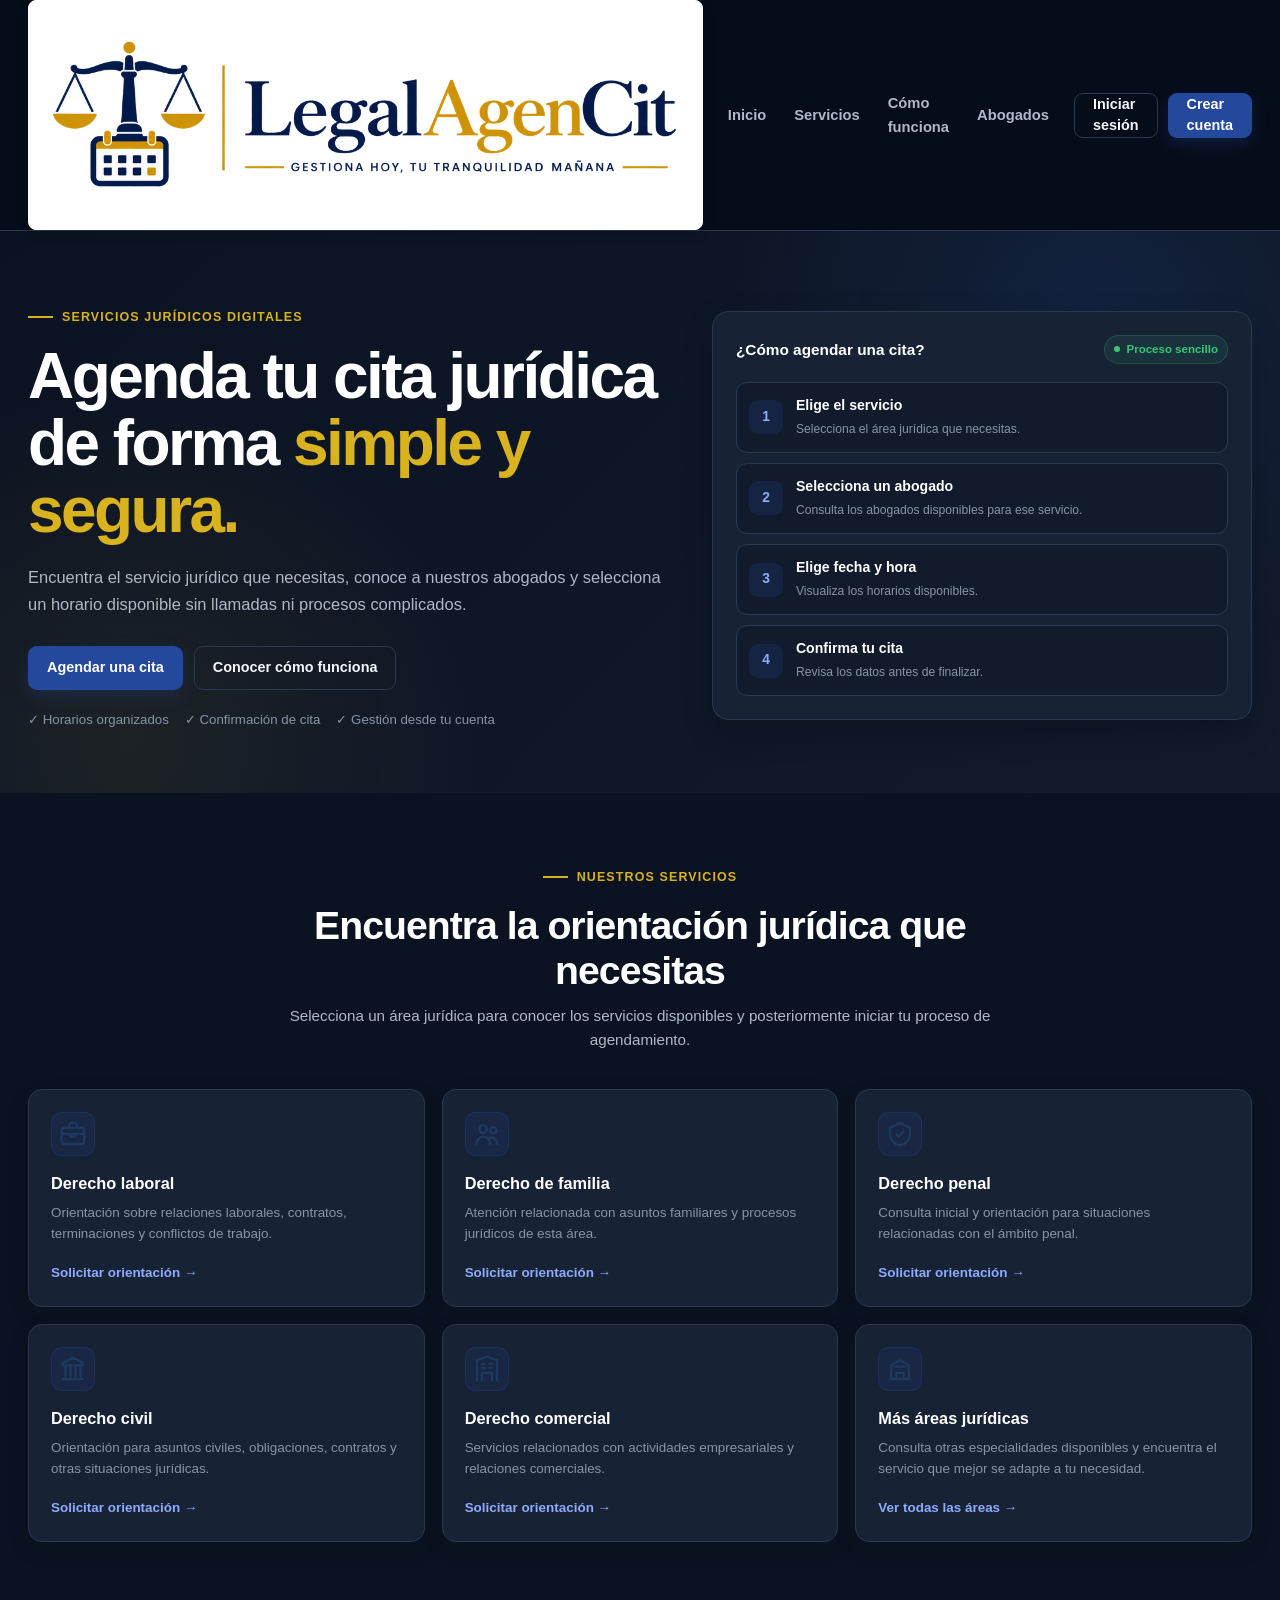
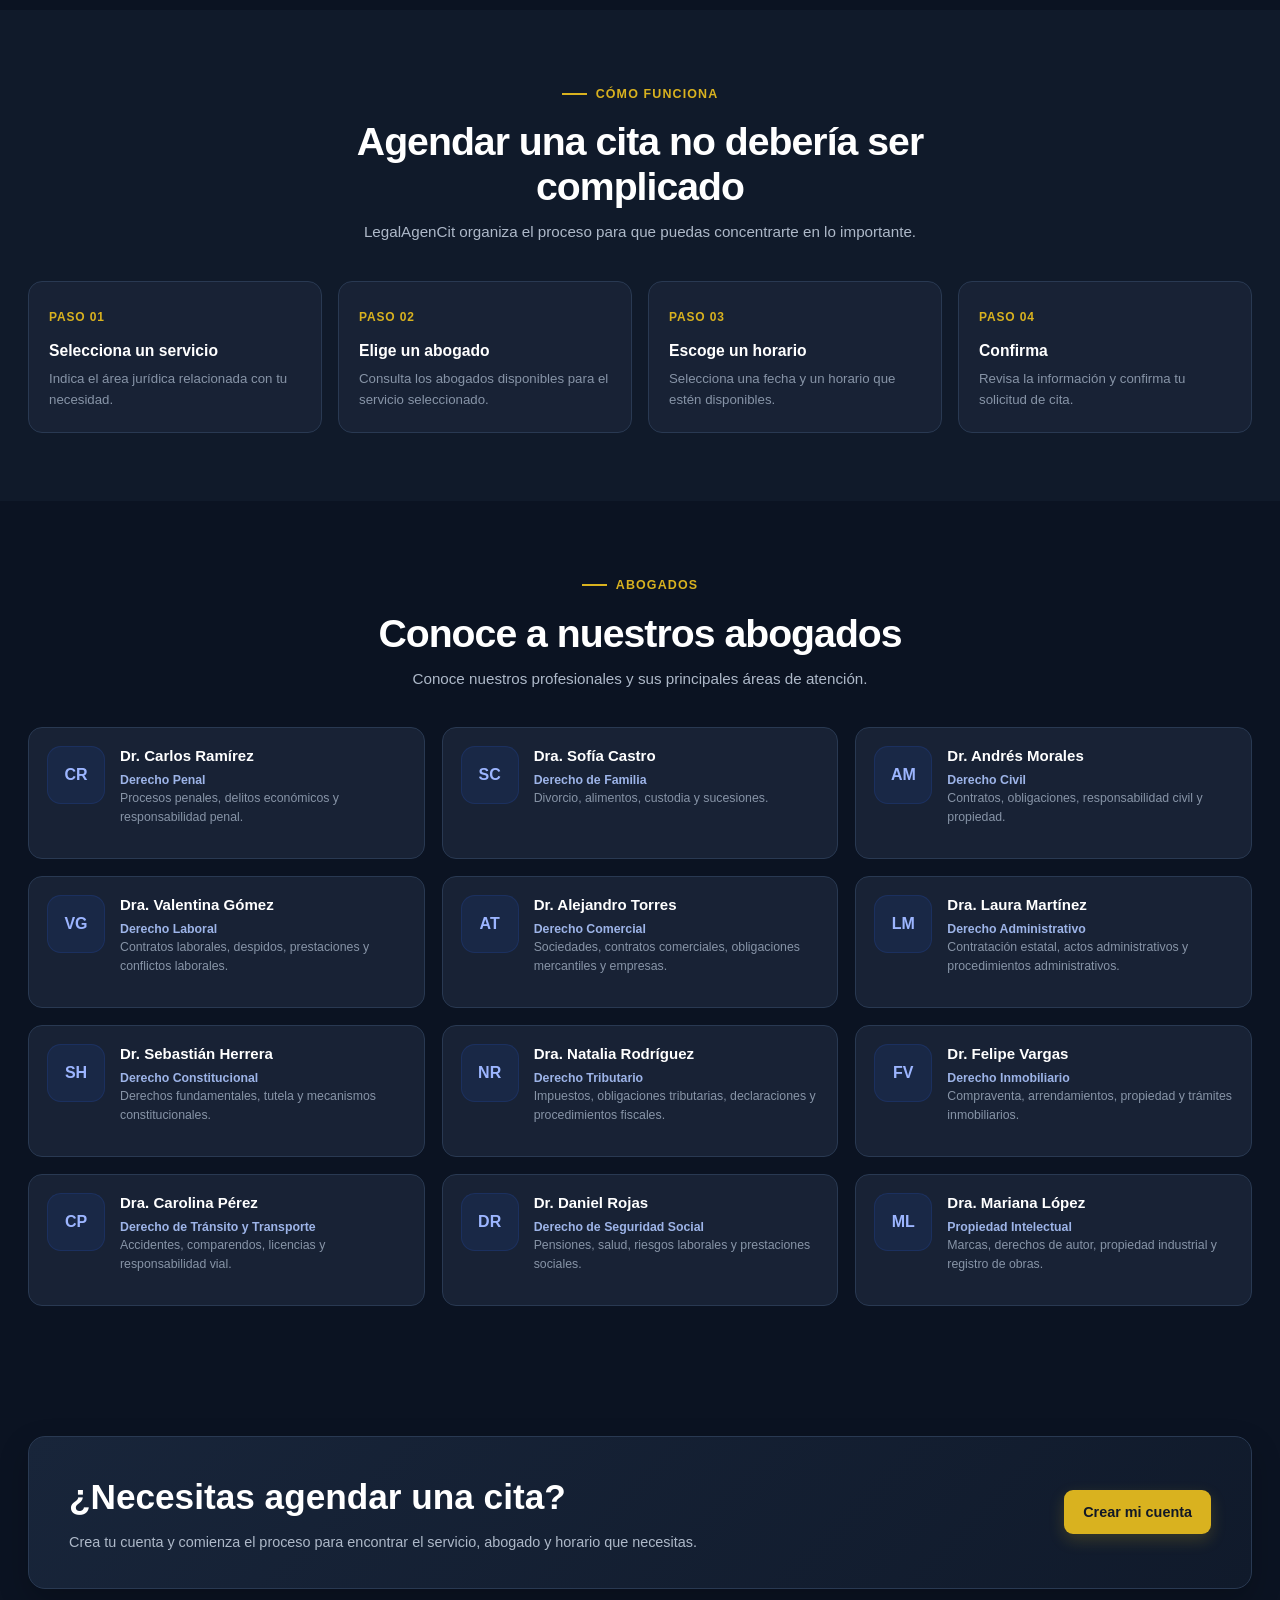
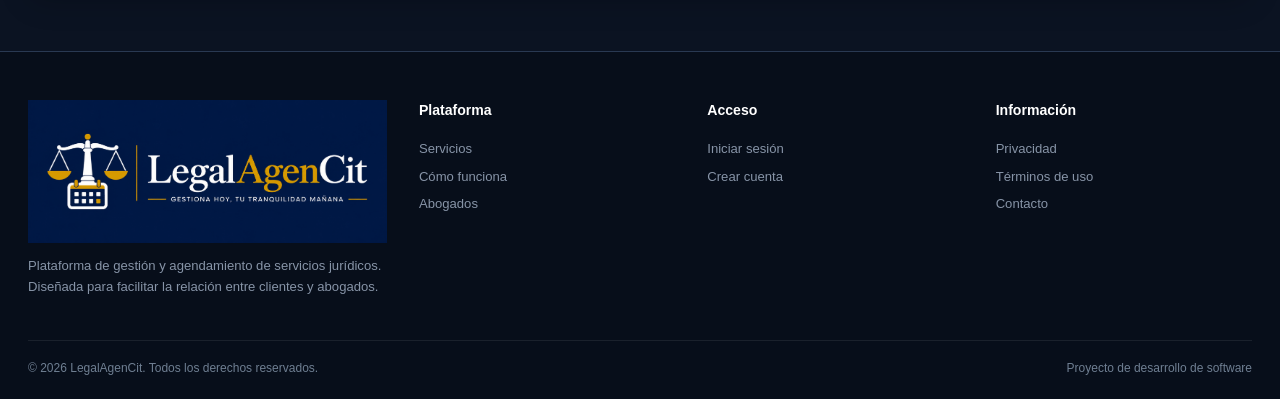
==== index.html @ ff60a8a9 "Actualizar estructura y navegación de index" ====
<!DOCTYPE html>
<html lang="es">
<head>
    <meta charset="UTF-8">
    <meta name="viewport" content="width=device-width, initial-scale=1.0">
    <meta name="description" content="LegalAgenCit: plataforma para gestionar citas y servicios jurídicos de forma sencilla y organizada.">
    <title>LegalAgenCit | Agenda tu cita jurídica</title>
    <link rel="icon" type="image/png" href="assets/img/favicon.png">
    <link rel="stylesheet" href="assets/css/index.css">
</head>
<body>

<header class="site-header">
    <div class="container navbar">
        <a class="brand" href="index.html" aria-label="LegalAgenCit - Inicio">
            <img class="brand-logo" src="assets/img/logo-horizontal.png" alt="LegalAgenCit">
        </a>

        <nav class="main-navigation" id="mainNavigation" aria-label="Navegación principal">
            <ul class="nav-links">
                <li><a class="active" href="#inicio" aria-current="page">Inicio</a></li>
                <li><a href="#servicios">Servicios</a></li>
                <li><a href="#como-funciona">Cómo funciona</a></li>
                <li><a href="#profesionales">Abogados</a></li>
            </ul>
        </nav>

        <div class="nav-actions">
            <a class="btn btn-outline" href="login.html">Iniciar sesión</a>
            <a class="btn btn-primary" href="registro.html">Crear cuenta</a>
            <button class="mobile-toggle" type="button" aria-label="Abrir menú" aria-expanded="false" aria-controls="mainNavigation">☰</button>
        </div>
    </div>
</header>

<main>
    <section class="hero" id="inicio">
        <div class="container hero-grid">
            <div class="hero-content">
                <div class="eyebrow">Servicios jurídicos digitales</div>
                <h1>Agenda tu cita jurídica de forma <span>simple y segura.</span></h1>
                <p>Encuentra el servicio jurídico que necesitas, conoce a nuestros abogados y selecciona un horario disponible sin llamadas ni procesos complicados.</p>

                <div class="hero-actions">
                    <a class="btn btn-primary" href="registro.html">Agendar una cita</a>
                    <a class="btn btn-outline" href="#como-funciona">Conocer cómo funciona</a>
                </div>

                <div class="hero-note" aria-label="Características principales">
                    <span>✓ Horarios organizados</span>
                    <span>✓ Confirmación de cita</span>
                    <span>✓ Gestión desde tu cuenta</span>
                </div>
            </div>

            <aside class="hero-card" aria-label="Pasos para agendar una cita">
                <div class="hero-card-header">
                    <span class="hero-card-title">¿Cómo agendar una cita?</span>
                    <span class="status">Proceso sencillo</span>
                </div>
                <div class="booking-preview">
                    <div class="booking-step"><span class="step-number">1</span><div><strong>Elige el servicio</strong><small>Selecciona el área jurídica que necesitas.</small></div></div>
                    <div class="booking-step"><span class="step-number">2</span><div><strong>Selecciona un abogado</strong><small>Consulta los abogados disponibles para ese servicio.</small></div></div>
                    <div class="booking-step"><span class="step-number">3</span><div><strong>Elige fecha y hora</strong><small>Visualiza los horarios disponibles.</small></div></div>
                    <div class="booking-step"><span class="step-number">4</span><div><strong>Confirma tu cita</strong><small>Revisa los datos antes de finalizar.</small></div></div>
                </div>
            </aside>
        </div>
    </section>

    <section class="section" id="servicios">
        <div class="container">
            <div class="section-heading">
                <div class="eyebrow">Nuestros servicios</div>
                <h2>Encuentra la orientación jurídica que necesitas</h2>
                <p>Selecciona un área jurídica para conocer los servicios disponibles y posteriormente iniciar tu proceso de agendamiento.</p>
            </div>

            <div class="services-grid">
                <article class="service-card">
                    <div class="service-icon"><svg viewBox="0 0 24 24" aria-hidden="true"><rect x="3" y="7" width="18" height="13" rx="2"/><path d="M9 7V5a2 2 0 0 1 2-2h2a2 2 0 0 1 2 2v2"/><path d="M3 12h18"/><path d="M10 12v2h4v-2"/></svg></div>
                    <h3>Derecho laboral</h3>
                    <p>Orientación sobre relaciones laborales, contratos, terminaciones y conflictos de trabajo.</p>
                    <a class="text-link" href="registro.html">Solicitar orientación →</a>
                </article>
                <article class="service-card">
                    <div class="service-icon"><svg viewBox="0 0 24 24" aria-hidden="true"><circle cx="9" cy="8" r="3"/><circle cx="17" cy="9" r="2.5"/><path d="M3.5 20c.5-4 2.4-6 5.5-6s5 2 5.5 6"/><path d="M14 15c2.8-.8 5.5 1 6.5 5"/></svg></div>
                    <h3>Derecho de familia</h3>
                    <p>Atención relacionada con asuntos familiares y procesos jurídicos de esta área.</p>
                    <a class="text-link" href="registro.html">Solicitar orientación →</a>
                </article>
                <article class="service-card">
                    <div class="service-icon"><svg viewBox="0 0 24 24" aria-hidden="true"><path d="M12 3l8 4v5c0 5-3.2 8-8 9-4.8-1-8-4-8-9V7l8-4z"/><path d="M9 12l2 2 4-4"/></svg></div>
                    <h3>Derecho penal</h3>
                    <p>Consulta inicial y orientación para situaciones relacionadas con el ámbito penal.</p>
                    <a class="text-link" href="registro.html">Solicitar orientación →</a>
                </article>
                <article class="service-card">
                    <div class="service-icon"><svg viewBox="0 0 24 24" aria-hidden="true"><path d="M12 3L4 7v2h16V7l-8-4z"/><path d="M6 10v8"/><path d="M10 10v8"/><path d="M14 10v8"/><path d="M18 10v8"/><path d="M4 20h16"/></svg></div>
                    <h3>Derecho civil</h3>
                    <p>Orientación para asuntos civiles, obligaciones, contratos y otras situaciones jurídicas.</p>
                    <a class="text-link" href="registro.html">Solicitar orientación →</a>
                </article>
                <article class="service-card">
                    <div class="service-icon"><svg viewBox="0 0 24 24" aria-hidden="true"><path d="M4 21V5l8-3 8 3v16"/><path d="M8 21v-6h8v6"/><path d="M8 8h2M14 8h2M8 11h2M14 11h2"/></svg></div>
                    <h3>Derecho comercial</h3>
                    <p>Servicios relacionados con actividades empresariales y relaciones comerciales.</p>
                    <a class="text-link" href="registro.html">Solicitar orientación →</a>
                </article>
                <article class="service-card">
                    <div class="service-icon"><svg viewBox="0 0 24 24" aria-hidden="true"><path d="M4 20h16"/><path d="M5 20V9l7-4 7 4v11"/><path d="M9 20v-5h6v5"/><path d="M8 10h8"/></svg></div>
                    <h3>Más áreas jurídicas</h3>
                    <p>Consulta otras especialidades disponibles y encuentra el servicio que mejor se adapte a tu necesidad.</p>
                    <a class="text-link" href="registro.html">Ver todas las áreas →</a>
                </article>
            </div>
        </div>
    </section>

    <section class="section section-soft" id="como-funciona">
        <div class="container">
            <div class="section-heading">
                <div class="eyebrow">Cómo funciona</div>
                <h2>Agendar una cita no debería ser complicado</h2>
                <p>LegalAgenCit organiza el proceso para que puedas concentrarte en lo importante.</p>
            </div>
            <div class="steps-grid">
                <article class="process-step"><span class="process-number">PASO 01</span><h3>Selecciona un servicio</h3><p>Indica el área jurídica relacionada con tu necesidad.</p></article>
                <article class="process-step"><span class="process-number">PASO 02</span><h3>Elige un abogado</h3><p>Consulta los abogados disponibles para el servicio seleccionado.</p></article>
                <article class="process-step"><span class="process-number">PASO 03</span><h3>Escoge un horario</h3><p>Selecciona una fecha y un horario que estén disponibles.</p></article>
                <article class="process-step"><span class="process-number">PASO 04</span><h3>Confirma</h3><p>Revisa la información y confirma tu solicitud de cita.</p></article>
            </div>
        </div>
    </section>

    <section class="section" id="profesionales">
        <div class="container">
            <div class="section-heading">
                <div class="eyebrow">Abogados</div>
                <h2>Conoce a nuestros abogados</h2>
                <p>Conoce nuestros profesionales y sus principales áreas de atención.</p>
            </div>
            <div class="professional-grid">
                <article class="professional-card"><div class="avatar">CR</div><div><h3>Dr. Carlos Ramírez</h3><p><strong>Derecho Penal</strong><br>Procesos penales, delitos económicos y responsabilidad penal.</p></div></article>
                <article class="professional-card"><div class="avatar">SC</div><div><h3>Dra. Sofía Castro</h3><p><strong>Derecho de Familia</strong><br>Divorcio, alimentos, custodia y sucesiones.</p></div></article>
                <article class="professional-card"><div class="avatar">AM</div><div><h3>Dr. Andrés Morales</h3><p><strong>Derecho Civil</strong><br>Contratos, obligaciones, responsabilidad civil y propiedad.</p></div></article>
                <article class="professional-card"><div class="avatar">VG</div><div><h3>Dra. Valentina Gómez</h3><p><strong>Derecho Laboral</strong><br>Contratos laborales, despidos, prestaciones y conflictos laborales.</p></div></article>
                <article class="professional-card"><div class="avatar">AT</div><div><h3>Dr. Alejandro Torres</h3><p><strong>Derecho Comercial</strong><br>Sociedades, contratos comerciales, obligaciones mercantiles y empresas.</p></div></article>
                <article class="professional-card"><div class="avatar">LM</div><div><h3>Dra. Laura Martínez</h3><p><strong>Derecho Administrativo</strong><br>Contratación estatal, actos administrativos y procedimientos administrativos.</p></div></article>
                <article class="professional-card"><div class="avatar">SH</div><div><h3>Dr. Sebastián Herrera</h3><p><strong>Derecho Constitucional</strong><br>Derechos fundamentales, tutela y mecanismos constitucionales.</p></div></article>
                <article class="professional-card"><div class="avatar">NR</div><div><h3>Dra. Natalia Rodríguez</h3><p><strong>Derecho Tributario</strong><br>Impuestos, obligaciones tributarias, declaraciones y procedimientos fiscales.</p></div></article>
                <article class="professional-card"><div class="avatar">FV</div><div><h3>Dr. Felipe Vargas</h3><p><strong>Derecho Inmobiliario</strong><br>Compraventa, arrendamientos, propiedad y trámites inmobiliarios.</p></div></article>
                <article class="professional-card"><div class="avatar">CP</div><div><h3>Dra. Carolina Pérez</h3><p><strong>Derecho de Tránsito y Transporte</strong><br>Accidentes, comparendos, licencias y responsabilidad vial.</p></div></article>
                <article class="professional-card"><div class="avatar">DR</div><div><h3>Dr. Daniel Rojas</h3><p><strong>Derecho de Seguridad Social</strong><br>Pensiones, salud, riesgos laborales y prestaciones sociales.</p></div></article>
                <article class="professional-card"><div class="avatar">ML</div><div><h3>Dra. Mariana López</h3><p><strong>Propiedad Intelectual</strong><br>Marcas, derechos de autor, propiedad industrial y registro de obras.</p></div></article>
            </div>
        </div>
    </section>

    <section class="cta">
        <div class="container">
            <div class="cta-box">
                <div>
                    <h2>¿Necesitas agendar una cita?</h2>
                    <p>Crea tu cuenta y comienza el proceso para encontrar el servicio, abogado y horario que necesitas.</p>
                </div>
                <a class="btn btn-gold" href="registro.html">Crear mi cuenta</a>
            </div>
        </div>
    </section>
</main>

<footer class="footer">
    <div class="container">
        <div class="footer-grid">
            <div>
                <img class="footer-logo" src="assets/img/logo-fondo-oscuro.png" alt="LegalAgenCit">
                <p>Plataforma de gestión y agendamiento de servicios jurídicos. Diseñada para facilitar la relación entre clientes y abogados.</p>
            </div>
            <div>
                <h4>Plataforma</h4>
                <div class="footer-links">
                    <a href="#servicios">Servicios</a>
                    <a href="#como-funciona">Cómo funciona</a>
                    <a href="#profesionales">Abogados</a>
                </div>
            </div>
            <div>
                <h4>Acceso</h4>
                <div class="footer-links">
                    <a href="login.html">Iniciar sesión</a>
                    <a href="registro.html">Crear cuenta</a>
                </div>
            </div>
            <div>
                <h4>Información</h4>
                <div class="footer-links">
                    <a href="#">Privacidad</a>
                    <a href="#">Términos de uso</a>
                    <a href="#">Contacto</a>
                </div>
            </div>
        </div>
        <div class="footer-bottom">
            <span>© 2026 LegalAgenCit. Todos los derechos reservados.</span>
            <span>Proyecto de desarrollo de software</span>
        </div>
    </div>
</footer>

<script>
const mobileToggle = document.querySelector(".mobile-toggle");
const mainNavigation = document.getElementById("mainNavigation");

if (mobileToggle && mainNavigation) {
    mobileToggle.addEventListener("click", function () {
        const expanded = this.getAttribute("aria-expanded") === "true";
        this.setAttribute("aria-expanded", String(!expanded));
        this.setAttribute("aria-label", expanded ? "Abrir menú" : "Cerrar menú");
        mainNavigation.classList.toggle("mobile-open", !expanded);
    });

    mainNavigation.querySelectorAll("a").forEach(link => {
        link.addEventListener("click", function () {
            mobileToggle.setAttribute("aria-expanded", "false");
            mobileToggle.setAttribute("aria-label", "Abrir menú");
            mainNavigation.classList.remove("mobile-open");
        });
    });
}
</script>

</body>
</html>
---- assets/css/index.css ----
/* =========================================================
   LEGALAGENCIT
   INDEX - ESTILO VISUAL
   Basado en la identidad visual de agendar-cita.css
========================================================= */

:root {

    --primary: #123a63;
    --primary-dark: #0b2947;
    --primary-button: #24489b;

    --accent: #d9b21f;

    --background: #0b1322;
    --background-dark: #070e1a;

    --surface: #182235;
    --surface-hover: #1d2a40;
    --surface-soft: #111b2c;

    --text: #f4f6fa;
    --text-secondary: #aeb9c9;
    --text-muted: #8794a7;

    --border: #293952;

    --success: #36c77a;

    --radius: 14px;

    --shadow:
        0 12px 30px rgba(0, 0, 0, .22);
}


/* =========================================================
   CONFIGURACIÓN GENERAL
========================================================= */

* {
    box-sizing: border-box;
}

html {
    scroll-behavior: smooth;
}

body {

    margin: 0;

    font-family:
        "Segoe UI",
        Arial,
        Helvetica,
        sans-serif;

    color: var(--text);

    background:
        var(--background);

    line-height: 1.5;
}

a {
    color: inherit;
    text-decoration: none;
}

img {
    max-width: 100%;
    display: block;
}

.container {

    width:
        min(
            1366px,
            calc(100% - 56px)
        );

    margin: 0 auto;
}


/* =========================================================
   HEADER
========================================================= */

.site-header {

    position: sticky;

    top: 0;

    z-index: 1000;

    background:
        rgba(7, 14, 26, .97);

    border-bottom:
        1px solid var(--border);

    backdrop-filter:
        blur(10px);
}

.navbar {

    min-height: 72px;

    display: flex;

    align-items: center;

    justify-content: space-between;

    gap: 25px;
}


/* =========================================================
   MARCA
========================================================= */

.brand {

    display: inline-flex;

    align-items: center;

    padding:
        6px 12px;

    border-radius:
        8px;

    background:
        #ffffff;

    border:
        1px solid #ffffff;

    color:
        var(--primary-dark);

    box-shadow:
        0 4px 12px rgba(0, 0, 0, .15);
}

.brand-name {

    font-size:
        1.35rem;

    font-weight:
        900;

    letter-spacing:
        -.03em;

    color:
        var(--primary);
}


/* =========================================================
   NAVEGACIÓN
========================================================= */

.nav-links {

    display:
        flex;

    align-items:
        center;

    gap:
        28px;

    margin:
        0;

    padding:
        0;

    list-style:
        none;
}

.nav-links a {

    color:
        var(--text-secondary);

    font-size:
        .92rem;

    font-weight:
        600;

    transition:
        color .2s ease;
}

.nav-links a:hover {

    color:
        #ffffff;
}


/* =========================================================
   ACCIONES HEADER
========================================================= */

.nav-actions {

    display:
        flex;

    align-items:
        center;

    gap:
        10px;
}

.btn {

    display:
        inline-flex;

    align-items:
        center;

    justify-content:
        center;

    min-height:
        44px;

    padding:
        0 18px;

    border:
        1px solid transparent;

    border-radius:
        9px;

    font-size:
        .9rem;

    font-weight:
        700;

    cursor:
        pointer;

    transition:
        background .2s ease,
        border-color .2s ease,
        transform .2s ease,
        box-shadow .2s ease;
}

.btn:hover {

    transform:
        translateY(-1px);
}


/* =========================================================
   BOTÓN PRINCIPAL
========================================================= */

.btn-primary {

    background:
        var(--primary-button);

    color:
        #ffffff;

    box-shadow:
        0 6px 16px
        rgba(36, 72, 155, .28);
}

.btn-primary:hover {

    background:
        #2d57b5;
}


/* =========================================================
   BOTÓN OUTLINE
========================================================= */

.btn-outline {

    background:
        transparent;

    color:
        var(--text);

    border-color:
        var(--border);
}

.btn-outline:hover {

    background:
        var(--surface);

    border-color:
        #3a4b66;
}


/* =========================================================
   BOTÓN DORADO
========================================================= */

.btn-gold {

    background:
        var(--accent);

    color:
        #111827;

    font-weight:
        800;

    box-shadow:
        0 6px 16px
        rgba(217, 178, 31, .20);
}

.btn-gold:hover {

    background:
        #e5c23a;
}


/* =========================================================
   MENÚ MÓVIL
========================================================= */

.mobile-toggle {

    display:
        none;

    border:
        0;

    background:
        transparent;

    color:
        #ffffff;

    font-size:
        1.6rem;

    cursor:
        pointer;
}


/* =========================================================
   HERO
========================================================= */

.hero {

    position:
        relative;

    background:

        radial-gradient(
            circle at 85% 15%,
            rgba(36, 72, 155, .18),
            transparent 30%
        ),

        radial-gradient(
            circle at 10% 90%,
            rgba(217, 178, 31, .08),
            transparent 28%
        ),

        linear-gradient(
            135deg,
            #0b1322 0%,
            #111b2c 100%
        );

    padding:
        70px 0 64px;
}

.hero-grid {

    display:
        grid;

    grid-template-columns:
        1.08fr .92fr;

    gap:
        50px;

    align-items:
        center;
}


/* =========================================================
   EYEBROW
========================================================= */

.eyebrow {

    display:
        inline-flex;

    align-items:
        center;

    gap:
        9px;

    margin-bottom:
        16px;

    color:
        var(--accent);

    font-size:
        .78rem;

    font-weight:
        800;

    letter-spacing:
        .09em;

    text-transform:
        uppercase;
}

.eyebrow::before {

    content:
        "";

    width:
        25px;

    height:
        2px;

    background:
        var(--accent);
}


/* =========================================================
   HERO TÍTULO
========================================================= */

.hero h1 {

    margin:
        0 0 20px;

    color:
        #ffffff;

    font-size:
        clamp(
            2.4rem,
            5vw,
            4rem
        );

    line-height:
        1.05;

    letter-spacing:
        -.04em;
}

.hero h1 span {

    color:
        var(--accent);
}


/* =========================================================
   HERO TEXTO
========================================================= */

.hero p {

    max-width:
        650px;

    margin:
        0 0 27px;

    color:
        var(--text-secondary);

    font-size:
        1.03rem;

    line-height:
        1.65;
}


/* =========================================================
   HERO BOTONES
========================================================= */

.hero-actions {

    display:
        flex;

    flex-wrap:
        wrap;

    gap:
        11px;
}


/* =========================================================
   HERO CARACTERÍSTICAS
========================================================= */

.hero-note {

    display:
        flex;

    flex-wrap:
        wrap;

    gap:
        16px;

    margin-top:
        20px;

    color:
        var(--text-muted);

    font-size:
        .83rem;
}

.hero-note span {

    display:
        inline-flex;

    align-items:
        center;

    gap:
        6px;
}


/* =========================================================
   TARJETA HERO
========================================================= */

.hero-card {

    padding:
        23px;

    background:
        var(--surface);

    border:
        1px solid var(--border);

    border-radius:
        16px;

    box-shadow:
        var(--shadow);
}

.hero-card-header {

    display:
        flex;

    align-items:
        center;

    justify-content:
        space-between;

    gap:
        12px;

    margin-bottom:
        18px;
}

.hero-card-title {

    color:
        #ffffff;

    font-size:
        .96rem;

    font-weight:
        800;
}


/* =========================================================
   ESTADO
========================================================= */

.status {

    display:
        inline-flex;

    align-items:
        center;

    gap:
        6px;

    padding:
        5px 9px;

    border:
        1px solid
        rgba(54, 199, 122, .20);

    border-radius:
        999px;

    background:
        rgba(54, 199, 122, .10);

    color:
        var(--success);

    font-size:
        .72rem;

    font-weight:
        800;

    white-space:
        nowrap;
}

.status::before {

    content:
        "";

    width:
        6px;

    height:
        6px;

    border-radius:
        50%;

    background:
        currentColor;
}


/* =========================================================
   PASOS DEL HERO
========================================================= */

.booking-preview {

    display:
        grid;

    gap:
        10px;
}

.booking-step {

    display:
        flex;

    align-items:
        center;

    gap:
        13px;

    padding:
        12px;

    background:
        var(--surface-soft);

    border:
        1px solid var(--border);

    border-radius:
        11px;

    transition:
        background .2s ease,
        border-color .2s ease;
}

.booking-step:hover {

    background:
        var(--surface-hover);

    border-color:
        #354761;
}

.step-number {

    width:
        34px;

    height:
        34px;

    flex:
        0 0 34px;

    display:
        grid;

    place-items:
        center;

    border-radius:
        9px;

    background:
        rgba(36, 72, 155, .20);

    color:
        #8eabff;

    font-size:
        .86rem;

    font-weight:
        800;
}

.booking-step strong {

    display:
        block;

    color:
        #ffffff;

    font-size:
        .88rem;
}

.booking-step small {

    color:
        var(--text-muted);

    font-size:
        .76rem;
}


/* =========================================================
   SECCIONES
========================================================= */

.section {

    padding:
        68px 0;

    background:
        var(--background);
}

.section-soft {

    background:
        #101a2a;
}


/* =========================================================
   ENCABEZADO DE SECCIÓN
========================================================= */

.section-heading {

    max-width:
        720px;

    margin:
        0 auto 36px;

    text-align:
        center;
}

.section-heading .eyebrow {

    justify-content:
        center;
}

.section-heading h2 {

    margin:
        0 0 11px;

    color:
        #ffffff;

    font-size:
        clamp(
            1.8rem,
            3.5vw,
            2.45rem
        );

    line-height:
        1.15;

    letter-spacing:
        -.025em;
}

.section-heading p {

    margin:
        0;

    color:
        var(--text-secondary);

    font-size:
        .95rem;

    line-height:
        1.6;
}


/* =========================================================
   SERVICIOS
========================================================= */

.services-grid {

    display:
        grid;

    grid-template-columns:
        repeat(3, 1fr);

    gap:
        17px;
}

.service-card {

    padding:
        22px;

    background:
        var(--surface);

    border:
        1px solid var(--border);

    border-radius:
        var(--radius);

    box-shadow:
        0 8px 22px
        rgba(0, 0, 0, .12);

    transition:
        transform .2s ease,
        background .2s ease,
        border-color .2s ease,
        box-shadow .2s ease;
}

.service-card:hover {

    transform:
        translateY(-3px);

    background:
        var(--surface-hover);

    border-color:
        #3a4b66;

    box-shadow:
        var(--shadow);
}


/* =========================================================
   ICONOS SERVICIOS
========================================================= */

.service-icon {

    width:
        44px;

    height:
        44px;

    display:
        grid;

    place-items:
        center;

    margin-bottom:
        15px;

    border:
        1px solid
        rgba(36, 72, 155, .25);

    border-radius:
        11px;

    background:
        rgba(36, 72, 155, .16);

    color:
        #9cb5ff;

    font-size:
        1rem;

    font-weight:
        900;
}

.service-card h3 {

    margin:
        0 0 8px;

    color:
        #ffffff;

    font-size:
        1.02rem;
}

.service-card p {

    margin:
        0 0 15px;

    color:
        var(--text-muted);

    font-size:
        .84rem;

    line-height:
        1.55;
}

.text-link {

    color:
        #8faaff;

    font-size:
        .84rem;

    font-weight:
        800;

    transition:
        color .2s ease;
}

.text-link:hover {

    color:
        #ffffff;
}


/* =========================================================
   CÓMO FUNCIONA
========================================================= */

.steps-grid {

    display:
        grid;

    grid-template-columns:
        repeat(4, 1fr);

    gap:
        16px;
}

.process-step {

    padding:
        22px 20px;

    background:
        var(--surface);

    border:
        1px solid var(--border);

    border-radius:
        var(--radius);

    transition:
        background .2s ease,
        border-color .2s ease,
        transform .2s ease;
}

.process-step:hover {

    background:
        var(--surface-hover);

    border-color:
        #3a4b66;

    transform:
        translateY(-2px);
}

.process-number {

    color:
        var(--accent);

    font-size:
        .75rem;

    font-weight:
        900;

    letter-spacing:
        .07em;
}

.process-step h3 {

    margin:
        11px 0 7px;

    color:
        #ffffff;

    font-size:
        .98rem;
}

.process-step p {

    margin:
        0;

    color:
        var(--text-muted);

    font-size:
        .83rem;

    line-height:
        1.55;
}


/* =========================================================
   ABOGADOS
========================================================= */

.professional-grid {

    display:
        grid;

    grid-template-columns:
        repeat(3, minmax(0, 1fr));

    gap:
        17px;
}

.professional-card {

    display:
        flex;

    align-items:
        flex-start;

    gap:
        15px;

    min-height:
        132px;

    padding:
        18px;

    background:
        var(--surface);

    border:
        1px solid var(--border);

    border-radius:
        var(--radius);

    transition:
        background .2s ease,
        border-color .2s ease,
        transform .2s ease,
        box-shadow .2s ease;
}

.professional-card:hover {

    background:
        var(--surface-hover);

    border-color:
        #3a4b66;

    transform:
        translateY(-2px);

    box-shadow:
        var(--shadow);
}


/* =========================================================
   AVATAR
========================================================= */

.avatar {

    width:
        58px;

    height:
        58px;

    flex:
        0 0 58px;

    display:
        grid;

    place-items:
        center;

    border:
        1px solid
        rgba(36, 72, 155, .30);

    border-radius:
        14px;

    background:
        rgba(36, 72, 155, .17);

    color:
        #9cb5ff;

    font-size:
        1rem;

    font-weight:
        900;
}

.professional-card h3 {

    margin:
        0 0 5px;

    color:
        #ffffff;

    font-size:
        .94rem;

    line-height:
        1.3;
}

.professional-card p {

    margin:
        0;

    color:
        var(--text-muted);

    font-size:
        .77rem;

    line-height:
        1.5;
}

.professional-card p strong {

    color:
        #9db4e8;

    font-weight:
        800;
}


/* =========================================================
   CTA
========================================================= */

.cta {

    padding:
        62px 0;

    background:
        var(--background);
}

.cta-box {

    display:
        flex;

    align-items:
        center;

    justify-content:
        space-between;

    gap:
        28px;

    padding:
        34px 40px;

    border:
        1px solid var(--border);

    border-radius:
        17px;

    background:

        linear-gradient(
            135deg,
            #18253a,
            #101a2b
        );

    box-shadow:
        var(--shadow);
}

.cta-box h2 {

    margin:
        0 0 8px;

    color:
        #ffffff;

    font-size:
        clamp(
            1.55rem,
            3vw,
            2.2rem
        );
}

.cta-box p {

    max-width:
        650px;

    margin:
        0;

    color:
        var(--text-secondary);

    font-size:
        .9rem;
}


/* =========================================================
   FOOTER
========================================================= */

.footer {

    background:
        #070e1a;

    color:
        var(--text-secondary);

    padding:
        48px 0 22px;

    border-top:
        1px solid var(--border);
}

.footer-grid {

    display:
        grid;

    grid-template-columns:
        1.4fr 1fr 1fr 1fr;

    gap:
        32px;

    padding-bottom:
        30px;
}

.footer h3,
.footer h4 {

    margin-top:
        0;

    color:
        #ffffff;
}

.footer h3 {

    font-size:
        1.15rem;
}

.footer h4 {

    font-size:
        .88rem;
}

.footer p,
.footer a {

    color:
        var(--text-muted);

    font-size:
        .82rem;

    line-height:
        1.55;
}

.footer-links {

    display:
        grid;

    gap:
        7px;
}

.footer-links a {

    transition:
        color .2s ease;
}

.footer-links a:hover {

    color:
        #ffffff;
}

.footer-bottom {

    display:
        flex;

    align-items:
        center;

    justify-content:
        space-between;

    gap:
        20px;

    flex-wrap:
        wrap;

    padding-top:
        18px;

    border-top:
        1px solid rgba(255, 255, 255, .08);

    color:
        #6f7f92;

    font-size:
        .75rem;
}


/* =========================================================
   ACCESIBILIDAD
========================================================= */

:focus-visible {

    outline:
        3px solid
        rgba(217, 178, 31, .45);

    outline-offset:
        3px;
}


/* =========================================================
   TABLET
========================================================= */

@media (max-width: 980px) {

    .nav-links {
        display:
            none;
    }

    .nav-actions .btn-outline {
        display:
            none;
    }

    .mobile-toggle {
        display:
            block;
    }

    .main-navigation.mobile-open {

        position:
            absolute;

        top:
            72px;

        left:
            0;

        right:
            0;

        background:
            #070e1a;

        border-bottom:
            1px solid var(--border);

        box-shadow:
            0 12px 25px
            rgba(0, 0, 0, .25);
    }

    .main-navigation.mobile-open .nav-links {

        display:
            flex;

        flex-direction:
            column;

        align-items:
            stretch;

        gap:
            0;

        padding:
            8px 20px;
    }

    .main-navigation.mobile-open .nav-links a {

        display:
            block;

        padding:
            12px 10px;

        border-bottom:
            1px solid
            rgba(255,255,255,.05);
    }

    .hero-grid {

        grid-template-columns:
            1fr;
    }

    .hero-card {

        max-width:
            700px;

        width:
            100%;

        margin:
            0 auto;
    }

    .services-grid {

        grid-template-columns:
            repeat(2, 1fr);
    }

    .steps-grid {

        grid-template-columns:
            repeat(2, 1fr);
    }

    .professional-grid {

        grid-template-columns:
            repeat(2, minmax(0, 1fr));
    }

    .footer-grid {

        grid-template-columns:
            repeat(2, 1fr);
    }
}


/* =========================================================
   CELULAR
========================================================= */

@media (max-width: 640px) {

    .container {

        width:
            calc(100% - 28px);
    }

    .navbar {

        min-height:
            66px;
    }

    .brand-name {

        font-size:
            1.15rem;
    }

    .main-navigation.mobile-open {

        top:
            66px;
    }

    .hero {

        padding:
            55px 0 48px;
    }

    .hero h1 {

        font-size:
            2.35rem;
    }

    .hero-actions {

        width:
            100%;
    }

    .hero-actions .btn {

        width:
            100%;
    }

    .hero-card {

        padding:
            19px;
    }

    .hero-card-header {

        align-items:
            flex-start;

        flex-direction:
            column;
    }

    .section {

        padding:
            55px 0;
    }

    .services-grid,
    .steps-grid,
    .professional-grid,
    .footer-grid {

        grid-template-columns:
            1fr;
    }

    .professional-card {

        min-height:
            auto;
    }

    .cta {

        padding:
            48px 0;
    }

    .cta-box {

        padding:
            28px 22px;

        align-items:
            flex-start;

        flex-direction:
            column;
    }

    .cta-box .btn {

        width:
            100%;
    }

    .footer-bottom {

        align-items:
            flex-start;

        flex-direction:
            column;

        gap:
            7px;
    }
}
.service-icon svg {
    width: 30px;
    height: 30px;
    fill: none;
    stroke: currentColor;
    stroke-width: 1.8;
    stroke-linecap: round;
    stroke-linejoin: round;
}
.service-icon {
    color: #1e3a5f;
}
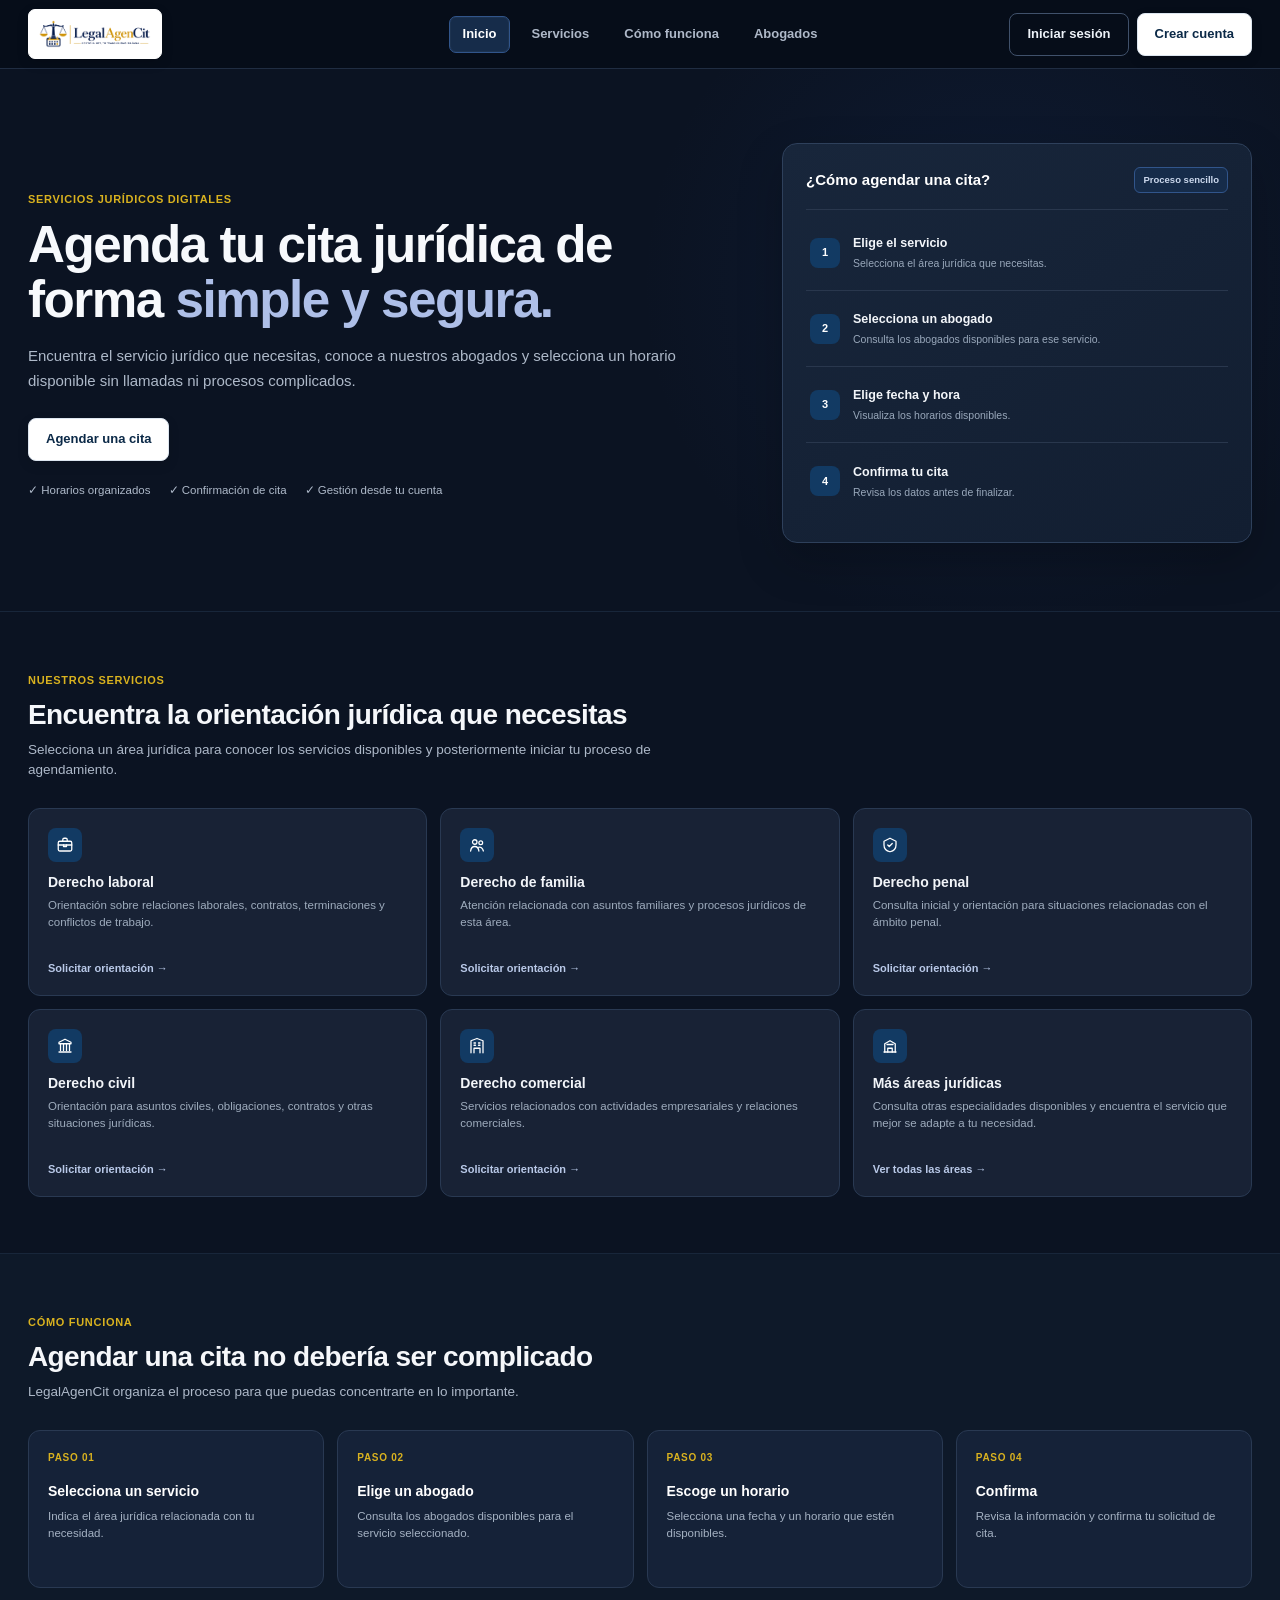
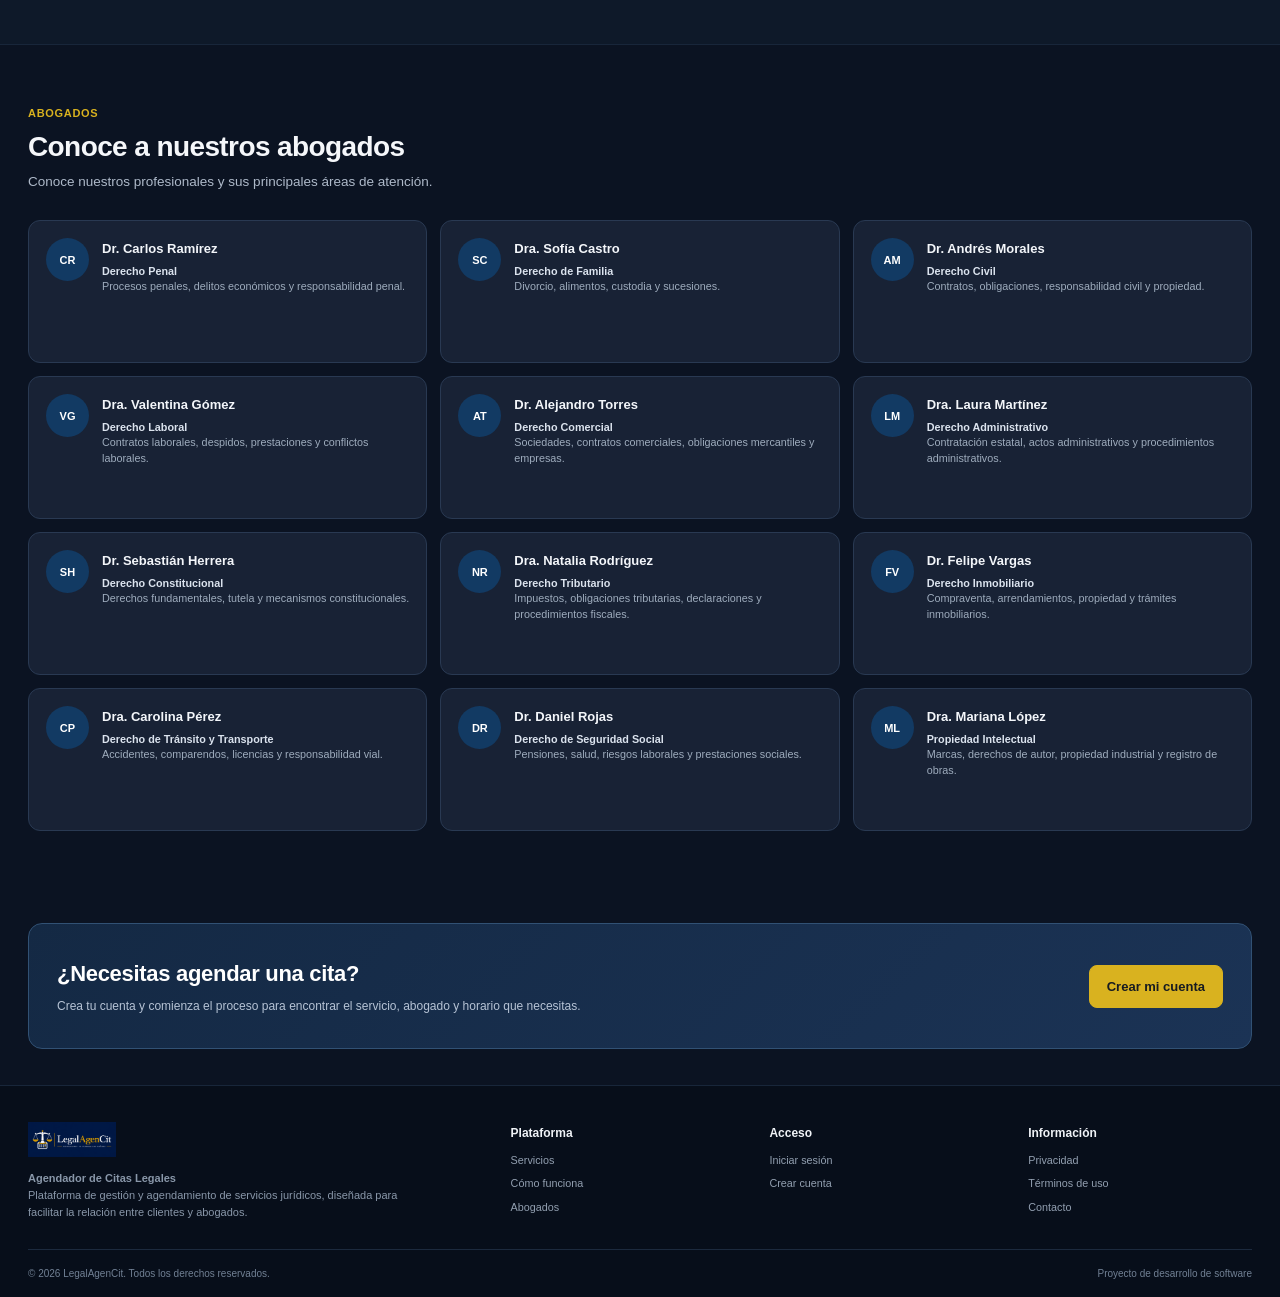
==== commit d49adfff: "Ajustar navegación y contenido de página de inicio" ====
--- a/index.html
+++ b/index.html
@@ -43,7 +43,6 @@
 
                 <div class="hero-actions">
                     <a class="btn btn-primary" href="registro.html">Agendar una cita</a>
-                    <a class="btn btn-outline" href="#como-funciona">Conocer cómo funciona</a>
                 </div>
 
                 <div class="hero-note" aria-label="Características principales">
@@ -175,7 +174,7 @@
         <div class="footer-grid">
             <div>
                 <img class="footer-logo" src="assets/img/logo-fondo-oscuro.png" alt="LegalAgenCit">
-                <p>Plataforma de gestión y agendamiento de servicios jurídicos. Diseñada para facilitar la relación entre clientes y abogados.</p>
+                <p class="footer-brand-description"><strong>Agendador de Citas Legales</strong><br>Plataforma de gestión y agendamiento de servicios jurídicos, diseñada para facilitar la relación entre clientes y abogados.</p>
             </div>
             <div>
                 <h4>Plataforma</h4>
@@ -211,6 +210,45 @@
 <script>
 const mobileToggle = document.querySelector(".mobile-toggle");
 const mainNavigation = document.getElementById("mainNavigation");
+const navigationLinks = document.querySelectorAll(".nav-links a");
+const pageSections = document.querySelectorAll("main section[id]");
+
+function setActiveNavigation(sectionId) {
+    navigationLinks.forEach(link => {
+        const isActive = link.getAttribute("href") === `#${sectionId}`;
+        link.classList.toggle("active", isActive);
+        if (isActive) {
+            link.setAttribute("aria-current", "page");
+        } else {
+            link.removeAttribute("aria-current");
+        }
+    });
+}
+
+navigationLinks.forEach(link => {
+    link.addEventListener("click", function () {
+        const targetId = this.getAttribute("href").substring(1);
+        setActiveNavigation(targetId);
+    });
+});
+
+if (pageSections.length) {
+    const sectionObserver = new IntersectionObserver((entries) => {
+        const visibleSections = entries
+            .filter(entry => entry.isIntersecting)
+            .sort((a, b) => b.intersectionRatio - a.intersectionRatio);
+
+        if (visibleSections.length) {
+            setActiveNavigation(visibleSections[0].target.id);
+        }
+    }, {
+        root: null,
+        rootMargin: "-25% 0px -55% 0px",
+        threshold: [0.1, 0.25, 0.5]
+    });
+
+    pageSections.forEach(section => sectionObserver.observe(section));
+}
 
 if (mobileToggle && mainNavigation) {
     mobileToggle.addEventListener("click", function () {
--- a/assets/css/index.css
+++ b/assets/css/index.css
@@ -1,1748 +1,728 @@
-/* =========================================================
-   LEGALAGENCIT
-   INDEX - ESTILO VISUAL
-   Basado en la identidad visual de agendar-cita.css
-========================================================= */
-
 :root {
-
-    --primary: #123a63;
-    --primary-dark: #0b2947;
-    --primary-button: #24489b;
-
-    --accent: #d9b21f;
-
-    --background: #0b1322;
-    --background-dark: #070e1a;
-
-    --surface: #182235;
-    --surface-hover: #1d2a40;
-    --surface-soft: #111b2c;
-
+    --bg-main: #0b1322;
+    --bg-header: #070e1a;
+    --bg-soft: #101b2c;
+    --bg-card: #182235;
+    --bg-card-hover: #1d2a40;
+    --border: #293952;
+    --blue: #123a63;
+    --blue-dark: #0b2947;
+    --blue-selected: #234a98;
+    --interactive-hover: #a5b2dd;
     --text: #f4f6fa;
-    --text-secondary: #aeb9c9;
+    --text-soft: #aeb9c9;
     --text-muted: #8794a7;
-
-    --border: #293952;
-
-    --success: #36c77a;
-
-    --radius: 14px;
-
-    --shadow:
-        0 12px 30px rgba(0, 0, 0, .22);
-}
-
-
-/* =========================================================
-   CONFIGURACIÓN GENERAL
-========================================================= */
-
-* {
-    box-sizing: border-box;
-}
-
-html {
-    scroll-behavior: smooth;
-}
+    --gold: #d9b21f;
+    --white: #ffffff;
+}
+
+* { box-sizing: border-box; }
+
+html { scroll-behavior: smooth; }
 
 body {
-
     margin: 0;
-
-    font-family:
-        "Segoe UI",
-        Arial,
-        Helvetica,
-        sans-serif;
-
+    min-height: 100vh;
+    font-family: "Segoe UI", Arial, Helvetica, sans-serif;
+    background: var(--bg-main);
     color: var(--text);
-
-    background:
-        var(--background);
-
+    font-size: 15px;
     line-height: 1.5;
 }
 
-a {
-    color: inherit;
-    text-decoration: none;
-}
-
-img {
-    max-width: 100%;
+img { display: block; max-width: 100%; }
+a { color: inherit; text-decoration: none; }
+button { font: inherit; cursor: pointer; }
+
+.container {
+    width: min(100% - 56px, 1280px);
+    margin: 0 auto;
+}
+
+/* ================================================================
+   BOTONES
+================================================================ */
+
+.btn {
+    min-height: 43px;
+    padding: 0 17px;
+    display: inline-flex;
+    align-items: center;
+    justify-content: center;
+    border: 1px solid transparent;
+    border-radius: 8px;
+    font-size: 13px;
+    font-weight: 800;
+    white-space: nowrap;
+    transition: background-color .18s ease, border-color .18s ease, color .18s ease, transform .18s ease, box-shadow .18s ease;
+}
+
+.btn:hover { transform: translateY(-1px); }
+
+.btn-primary {
+    background: var(--white);
+    border-color: #dce5ef;
+    color: var(--blue-dark);
+    box-shadow: 0 4px 12px rgba(0,0,0,.12);
+}
+
+.btn-primary:hover {
+    background: var(--interactive-hover);
+    border-color: var(--blue-selected);
+    color: var(--blue-dark);
+}
+
+.btn-outline {
+    background: transparent;
+    border-color: #40516b;
+    color: #edf2f8;
+}
+
+.btn-outline:hover {
+    background: var(--interactive-hover);
+    border-color: var(--blue-selected);
+    color: var(--blue-dark);
+}
+
+.btn-gold {
+    background: var(--gold);
+    border-color: var(--gold);
+    color: #171b21;
+}
+
+.btn-gold:hover {
+    background: #efd34d;
+    border-color: #efd34d;
+    color: #171b21;
+}
+
+/* ================================================================
+   HEADER
+================================================================ */
+
+.site-header {
+    position: sticky;
+    top: 0;
+    z-index: 100;
+    background: rgba(7,14,26,.98);
+    border-bottom: 1px solid #202d42;
+}
+
+.navbar {
+    min-height: 68px;
+    display: grid;
+    grid-template-columns: 1fr auto 1fr;
+    align-items: center;
+    gap: 24px;
+}
+
+.brand {
+    justify-self: start;
+    display: inline-flex;
+    align-items: center;
+    padding: 5px 9px;
+    background: var(--white);
+    border: 1px solid var(--white);
+    border-radius: 7px;
+    box-shadow: 0 4px 12px rgba(0,0,0,.15);
+}
+
+.brand-logo {
+    width: auto;
+    height: 38px;
+    max-width: 225px;
+    object-fit: contain;
+}
+
+.main-navigation {
+    display: flex;
+    align-items: center;
+    justify-content: center;
+}
+
+.nav-links {
+    margin: 0;
+    padding: 0;
+    display: flex;
+    align-items: center;
+    gap: 7px;
+    list-style: none;
+}
+
+.nav-links a {
+    display: inline-flex;
+    align-items: center;
+    justify-content: center;
+    min-height: 37px;
+    padding: 0 13px;
+    border: 1px solid transparent;
+    border-radius: 7px;
+    color: #aeb8c8;
+    font-size: 13px;
+    font-weight: 700;
+    transition: background-color .18s ease, border-color .18s ease, color .18s ease;
+}
+
+.nav-links a:hover {
+    background: var(--interactive-hover);
+    border-color: var(--blue-selected);
+    color: var(--blue-dark);
+}
+
+.nav-links a.active {
+    background: #162c4a;
+    border-color: #31558b;
+    color: #fff;
+    box-shadow: inset 0 0 0 1px rgba(255,255,255,.03);
+}
+
+.nav-actions {
+    justify-self: end;
+    display: flex;
+    align-items: center;
+    gap: 8px;
+}
+
+.mobile-toggle {
+    display: none;
+    width: 41px;
+    height: 41px;
+    border: 1px solid #40516b;
+    border-radius: 8px;
+    background: transparent;
+    color: #fff;
+    font-size: 20px;
+}
+
+.mobile-toggle:hover {
+    background: var(--interactive-hover);
+    border-color: var(--blue-selected);
+    color: var(--blue-dark);
+}
+
+/* ================================================================
+   HERO
+================================================================ */
+
+.hero {
+    padding: 54px 0 48px;
+    border-bottom: 1px solid #18263a;
+    background: radial-gradient(circle at 78% 40%, rgba(35,74,152,.14), transparent 34%), var(--bg-main);
+}
+
+.hero-grid {
+    min-height: 440px;
+    display: grid;
+    grid-template-columns: minmax(0,1.18fr) minmax(390px,.82fr);
+    align-items: center;
+    gap: 58px;
+}
+
+.hero-content { max-width: 690px; }
+
+.eyebrow {
+    display: inline-block;
+    margin-bottom: 9px;
+    color: var(--gold);
+    font-size: 11px;
+    font-weight: 800;
+    letter-spacing: .7px;
+    text-transform: uppercase;
+}
+
+.hero h1 {
+    max-width: 720px;
+    margin: 0;
+    color: #f7f9fc;
+    font-size: clamp(38px,4vw,52px);
+    line-height: 1.08;
+    letter-spacing: -1.5px;
+}
+
+.hero h1 span { color: #aebfe8; }
+
+.hero-content > p {
+    max-width: 650px;
+    margin: 17px 0 0;
+    color: var(--text-soft);
+    font-size: 15px;
+    line-height: 1.65;
+}
+
+.hero-actions {
+    margin-top: 24px;
+    display: flex;
+    align-items: center;
+    gap: 10px;
+    flex-wrap: wrap;
+}
+
+.hero-note {
+    margin-top: 21px;
+    display: flex;
+    flex-wrap: wrap;
+    gap: 8px 18px;
+    color: #aeb9c9;
+    font-size: 11.5px;
+}
+
+.hero-card {
+    width: 100%;
+    max-width: 470px;
+    justify-self: end;
+    padding: 23px;
+    background: linear-gradient(145deg,#18263b,#121e31);
+    border: 1px solid #2e405b;
+    border-radius: 15px;
+    box-shadow: 0 18px 45px rgba(0,0,0,.22);
+}
+
+.hero-card-header {
+    display: flex;
+    align-items: center;
+    justify-content: space-between;
+    gap: 12px;
+    padding-bottom: 16px;
+    border-bottom: 1px solid #29374d;
+}
+
+.hero-card-title { color: #fff; font-size: 15px; font-weight: 800; }
+
+.status {
+    padding: 5px 8px;
+    border: 1px solid #31558b;
+    border-radius: 6px;
+    background: #162c4a;
+    color: #cbd8ed;
+    font-size: 9.5px;
+    font-weight: 800;
+    white-space: nowrap;
+}
+
+.booking-preview { margin-top: 5px; }
+
+.booking-step {
+    min-height: 76px;
+    padding: 13px 4px;
+    display: flex;
+    align-items: center;
+    gap: 13px;
+    border-bottom: 1px solid #29374d;
+}
+
+.booking-step:last-child { border-bottom: 0; }
+
+.step-number {
+    width: 30px;
+    height: 30px;
+    min-width: 30px;
+    display: flex;
+    align-items: center;
+    justify-content: center;
+    border-radius: 8px;
+    background: var(--blue);
+    color: #fff;
+    font-size: 11px;
+    font-weight: 800;
+}
+
+.booking-step strong,
+.booking-step small { display: block; }
+.booking-step strong { color: #f3f6fa; font-size: 12.5px; }
+.booking-step small { margin-top: 3px; color: #99a8bb; font-size: 10.5px; line-height: 1.4; }
+
+/* ================================================================
+   SECCIONES
+================================================================ */
+
+.section { padding: 56px 0; }
+
+.section-soft {
+    background: #0e1929;
+    border-top: 1px solid #18263a;
+    border-bottom: 1px solid #18263a;
+}
+
+.section-heading { max-width: 700px; margin-bottom: 27px; }
+
+.section-heading h2 {
+    margin: 0;
+    color: #f5f7fa;
+    font-size: 28px;
+    line-height: 1.18;
+    letter-spacing: -.6px;
+}
+
+.section-heading p {
+    max-width: 670px;
+    margin: 9px 0 0;
+    color: var(--text-soft);
+    font-size: 13.5px;
+    line-height: 1.55;
+}
+
+/* ================================================================
+   SERVICIOS
+================================================================ */
+
+.services-grid {
+    display: grid;
+    grid-template-columns: repeat(3,minmax(0,1fr));
+    gap: 13px;
+}
+
+.service-card {
+    min-height: 188px;
+    padding: 19px;
+    display: flex;
+    flex-direction: column;
+    align-items: flex-start;
+    background: var(--bg-card);
+    border: 1px solid var(--border);
+    border-radius: 12px;
+    transition: background-color .18s ease, border-color .18s ease, transform .18s ease, box-shadow .18s ease;
+}
+
+.service-card:hover {
+    background: var(--interactive-hover);
+    border-color: var(--blue-selected);
+    color: var(--blue-dark);
+    transform: translateY(-2px);
+    box-shadow: 0 8px 20px rgba(0,0,0,.14);
+}
+
+.service-icon {
+    width: 34px;
+    height: 34px;
+    margin-bottom: 12px;
+    display: flex;
+    align-items: center;
+    justify-content: center;
+    border-radius: 8px;
+    background: var(--blue);
+}
+
+.service-icon svg {
+    width: 18px;
+    height: 18px;
+    fill: none;
+    stroke: #fff;
+    stroke-width: 1.7;
+    stroke-linecap: round;
+    stroke-linejoin: round;
+}
+
+.service-card:hover .service-icon { background: #fff; }
+.service-card:hover .service-icon svg { stroke: var(--blue-dark); }
+
+.service-card h3 {
+    margin: 0 0 5px;
+    color: #f2f5f9;
+    font-size: 14px;
+    line-height: 1.25;
+}
+
+.service-card p {
+    margin: 0;
+    color: #9eacbd;
+    font-size: 11.5px;
+    line-height: 1.45;
+}
+
+.service-card:hover h3,
+.service-card:hover p { color: var(--blue-dark); }
+
+.text-link {
+    margin-top: auto;
+    padding-top: 12px;
+    color: #b9c9e8;
+    font-size: 11px;
+    font-weight: 800;
+}
+
+.service-card:hover .text-link { color: var(--blue-dark); }
+
+/* ================================================================
+   CÓMO FUNCIONA
+================================================================ */
+
+.steps-grid {
+    display: grid;
+    grid-template-columns: repeat(4,minmax(0,1fr));
+    gap: 13px;
+}
+
+.process-step {
+    min-height: 158px;
+    padding: 19px;
+    background: #152238;
+    border: 1px solid var(--border);
+    border-radius: 12px;
+    transition: background-color .18s ease, border-color .18s ease, transform .18s ease;
+}
+
+.process-step:hover {
+    background: var(--interactive-hover);
+    border-color: var(--blue-selected);
+    transform: translateY(-2px);
+}
+
+.process-number {
     display: block;
-}
-
-.container {
-
-    width:
-        min(
-            1366px,
-            calc(100% - 56px)
-        );
-
-    margin: 0 auto;
-}
-
-
-/* =========================================================
-   HEADER
-========================================================= */
-
-.site-header {
-
-    position: sticky;
-
-    top: 0;
-
-    z-index: 1000;
-
-    background:
-        rgba(7, 14, 26, .97);
-
-    border-bottom:
-        1px solid var(--border);
-
-    backdrop-filter:
-        blur(10px);
-}
-
-.navbar {
-
-    min-height: 72px;
-
-    display: flex;
-
-    align-items: center;
-
+    margin-bottom: 16px;
+    color: var(--gold);
+    font-size: 10px;
+    font-weight: 800;
+    letter-spacing: .7px;
+}
+
+.process-step h3 { margin: 0 0 6px; color: #fff; font-size: 14px; }
+.process-step p { margin: 0; color: #a5b2c3; font-size: 11.5px; line-height: 1.5; }
+.process-step:hover h3,
+.process-step:hover p { color: var(--blue-dark); }
+
+/* ================================================================
+   PROFESIONALES
+================================================================ */
+
+.professional-grid {
+    display: grid;
+    grid-template-columns: repeat(3,minmax(0,1fr));
+    gap: 13px;
+}
+
+.professional-card {
+    min-height: 143px;
+    padding: 17px;
+    display: flex;
+    align-items: flex-start;
+    gap: 13px;
+    background: var(--bg-card);
+    border: 1px solid var(--border);
+    border-radius: 12px;
+    transition: background-color .18s ease, border-color .18s ease, transform .18s ease;
+}
+
+.professional-card:hover {
+    background: var(--interactive-hover);
+    border-color: var(--blue-selected);
+    transform: translateY(-2px);
+}
+
+.avatar {
+    width: 43px;
+    height: 43px;
+    min-width: 43px;
+    display: flex;
+    align-items: center;
+    justify-content: center;
+    border-radius: 50%;
+    background: var(--blue);
+    color: #fff;
+    font-size: 11px;
+    font-weight: 800;
+}
+
+.professional-card:hover .avatar { background: #fff; color: var(--blue-selected); }
+
+.professional-card h3 { margin: 1px 0 5px; color: #f3f6fa; font-size: 13px; }
+.professional-card p { margin: 0; color: #9eacbd; font-size: 10.8px; line-height: 1.45; }
+.professional-card p strong { color: #dbe3ee; font-size: 10.8px; }
+.professional-card:hover h3,
+.professional-card:hover p,
+.professional-card:hover p strong { color: var(--blue-dark); }
+
+/* ================================================================
+   CTA
+================================================================ */
+
+.cta { padding: 36px 0; }
+
+.cta-box {
+    min-height: 126px;
+    padding: 24px 28px;
+    display: flex;
+    align-items: center;
     justify-content: space-between;
-
-    gap: 25px;
-}
-
-
-/* =========================================================
-   MARCA
-========================================================= */
-
-.brand {
-
-    display: inline-flex;
-
-    align-items: center;
-
-    padding:
-        6px 12px;
-
-    border-radius:
-        8px;
-
-    background:
-        #ffffff;
-
-    border:
-        1px solid #ffffff;
-
-    color:
-        var(--primary-dark);
-
-    box-shadow:
-        0 4px 12px rgba(0, 0, 0, .15);
-}
-
-.brand-name {
-
-    font-size:
-        1.35rem;
-
-    font-weight:
-        900;
-
-    letter-spacing:
-        -.03em;
-
-    color:
-        var(--primary);
-}
-
-
-/* =========================================================
-   NAVEGACIÓN
-========================================================= */
-
-.nav-links {
-
-    display:
-        flex;
-
-    align-items:
-        center;
-
-    gap:
-        28px;
-
-    margin:
-        0;
-
-    padding:
-        0;
-
-    list-style:
-        none;
-}
-
-.nav-links a {
-
-    color:
-        var(--text-secondary);
-
-    font-size:
-        .92rem;
-
-    font-weight:
-        600;
-
-    transition:
-        color .2s ease;
-}
-
-.nav-links a:hover {
-
-    color:
-        #ffffff;
-}
-
-
-/* =========================================================
-   ACCIONES HEADER
-========================================================= */
-
-.nav-actions {
-
-    display:
-        flex;
-
-    align-items:
-        center;
-
-    gap:
-        10px;
-}
-
-.btn {
-
-    display:
-        inline-flex;
-
-    align-items:
-        center;
-
-    justify-content:
-        center;
-
-    min-height:
-        44px;
-
-    padding:
-        0 18px;
-
-    border:
-        1px solid transparent;
-
-    border-radius:
-        9px;
-
-    font-size:
-        .9rem;
-
-    font-weight:
-        700;
-
-    cursor:
-        pointer;
-
-    transition:
-        background .2s ease,
-        border-color .2s ease,
-        transform .2s ease,
-        box-shadow .2s ease;
-}
-
-.btn:hover {
-
-    transform:
-        translateY(-1px);
-}
-
-
-/* =========================================================
-   BOTÓN PRINCIPAL
-========================================================= */
-
-.btn-primary {
-
-    background:
-        var(--primary-button);
-
-    color:
-        #ffffff;
-
-    box-shadow:
-        0 6px 16px
-        rgba(36, 72, 155, .28);
-}
-
-.btn-primary:hover {
-
-    background:
-        #2d57b5;
-}
-
-
-/* =========================================================
-   BOTÓN OUTLINE
-========================================================= */
-
-.btn-outline {
-
-    background:
-        transparent;
-
-    color:
-        var(--text);
-
-    border-color:
-        var(--border);
-}
-
-.btn-outline:hover {
-
-    background:
-        var(--surface);
-
-    border-color:
-        #3a4b66;
-}
-
-
-/* =========================================================
-   BOTÓN DORADO
-========================================================= */
-
-.btn-gold {
-
-    background:
-        var(--accent);
-
-    color:
-        #111827;
-
-    font-weight:
-        800;
-
-    box-shadow:
-        0 6px 16px
-        rgba(217, 178, 31, .20);
-}
-
-.btn-gold:hover {
-
-    background:
-        #e5c23a;
-}
-
-
-/* =========================================================
-   MENÚ MÓVIL
-========================================================= */
-
-.mobile-toggle {
-
-    display:
-        none;
-
-    border:
-        0;
-
-    background:
-        transparent;
-
-    color:
-        #ffffff;
-
-    font-size:
-        1.6rem;
-
-    cursor:
-        pointer;
-}
-
-
-/* =========================================================
-   HERO
-========================================================= */
-
-.hero {
-
-    position:
-        relative;
-
-    background:
-
-        radial-gradient(
-            circle at 85% 15%,
-            rgba(36, 72, 155, .18),
-            transparent 30%
-        ),
-
-        radial-gradient(
-            circle at 10% 90%,
-            rgba(217, 178, 31, .08),
-            transparent 28%
-        ),
-
-        linear-gradient(
-            135deg,
-            #0b1322 0%,
-            #111b2c 100%
-        );
-
-    padding:
-        70px 0 64px;
-}
-
-.hero-grid {
-
-    display:
-        grid;
-
-    grid-template-columns:
-        1.08fr .92fr;
-
-    gap:
-        50px;
-
-    align-items:
-        center;
-}
-
-
-/* =========================================================
-   EYEBROW
-========================================================= */
-
-.eyebrow {
-
-    display:
-        inline-flex;
-
-    align-items:
-        center;
-
-    gap:
-        9px;
-
-    margin-bottom:
-        16px;
-
-    color:
-        var(--accent);
-
-    font-size:
-        .78rem;
-
-    font-weight:
-        800;
-
-    letter-spacing:
-        .09em;
-
-    text-transform:
-        uppercase;
-}
-
-.eyebrow::before {
-
-    content:
-        "";
-
-    width:
-        25px;
-
-    height:
-        2px;
-
-    background:
-        var(--accent);
-}
-
-
-/* =========================================================
-   HERO TÍTULO
-========================================================= */
-
-.hero h1 {
-
-    margin:
-        0 0 20px;
-
-    color:
-        #ffffff;
-
-    font-size:
-        clamp(
-            2.4rem,
-            5vw,
-            4rem
-        );
-
-    line-height:
-        1.05;
-
-    letter-spacing:
-        -.04em;
-}
-
-.hero h1 span {
-
-    color:
-        var(--accent);
-}
-
-
-/* =========================================================
-   HERO TEXTO
-========================================================= */
-
-.hero p {
-
-    max-width:
-        650px;
-
-    margin:
-        0 0 27px;
-
-    color:
-        var(--text-secondary);
-
-    font-size:
-        1.03rem;
-
-    line-height:
-        1.65;
-}
-
-
-/* =========================================================
-   HERO BOTONES
-========================================================= */
-
-.hero-actions {
-
-    display:
-        flex;
-
-    flex-wrap:
-        wrap;
-
-    gap:
-        11px;
-}
-
-
-/* =========================================================
-   HERO CARACTERÍSTICAS
-========================================================= */
-
-.hero-note {
-
-    display:
-        flex;
-
-    flex-wrap:
-        wrap;
-
-    gap:
-        16px;
-
-    margin-top:
-        20px;
-
-    color:
-        var(--text-muted);
-
-    font-size:
-        .83rem;
-}
-
-.hero-note span {
-
-    display:
-        inline-flex;
-
-    align-items:
-        center;
-
-    gap:
-        6px;
-}
-
-
-/* =========================================================
-   TARJETA HERO
-========================================================= */
-
-.hero-card {
-
-    padding:
-        23px;
-
-    background:
-        var(--surface);
-
-    border:
-        1px solid var(--border);
-
-    border-radius:
-        16px;
-
-    box-shadow:
-        var(--shadow);
-}
-
-.hero-card-header {
-
-    display:
-        flex;
-
-    align-items:
-        center;
-
-    justify-content:
-        space-between;
-
-    gap:
-        12px;
-
-    margin-bottom:
-        18px;
-}
-
-.hero-card-title {
-
-    color:
-        #ffffff;
-
-    font-size:
-        .96rem;
-
-    font-weight:
-        800;
-}
-
-
-/* =========================================================
-   ESTADO
-========================================================= */
-
-.status {
-
-    display:
-        inline-flex;
-
-    align-items:
-        center;
-
-    gap:
-        6px;
-
-    padding:
-        5px 9px;
-
-    border:
-        1px solid
-        rgba(54, 199, 122, .20);
-
-    border-radius:
-        999px;
-
-    background:
-        rgba(54, 199, 122, .10);
-
-    color:
-        var(--success);
-
-    font-size:
-        .72rem;
-
-    font-weight:
-        800;
-
-    white-space:
-        nowrap;
-}
-
-.status::before {
-
-    content:
-        "";
-
-    width:
-        6px;
-
-    height:
-        6px;
-
-    border-radius:
-        50%;
-
-    background:
-        currentColor;
-}
-
-
-/* =========================================================
-   PASOS DEL HERO
-========================================================= */
-
-.booking-preview {
-
-    display:
-        grid;
-
-    gap:
-        10px;
-}
-
-.booking-step {
-
-    display:
-        flex;
-
-    align-items:
-        center;
-
-    gap:
-        13px;
-
-    padding:
-        12px;
-
-    background:
-        var(--surface-soft);
-
-    border:
-        1px solid var(--border);
-
-    border-radius:
-        11px;
-
-    transition:
-        background .2s ease,
-        border-color .2s ease;
-}
-
-.booking-step:hover {
-
-    background:
-        var(--surface-hover);
-
-    border-color:
-        #354761;
-}
-
-.step-number {
-
-    width:
-        34px;
-
-    height:
-        34px;
-
-    flex:
-        0 0 34px;
-
-    display:
-        grid;
-
-    place-items:
-        center;
-
-    border-radius:
-        9px;
-
-    background:
-        rgba(36, 72, 155, .20);
-
-    color:
-        #8eabff;
-
-    font-size:
-        .86rem;
-
-    font-weight:
-        800;
-}
-
-.booking-step strong {
-
-    display:
-        block;
-
-    color:
-        #ffffff;
-
-    font-size:
-        .88rem;
-}
-
-.booking-step small {
-
-    color:
-        var(--text-muted);
-
-    font-size:
-        .76rem;
-}
-
-
-/* =========================================================
-   SECCIONES
-========================================================= */
-
-.section {
-
-    padding:
-        68px 0;
-
-    background:
-        var(--background);
-}
-
-.section-soft {
-
-    background:
-        #101a2a;
-}
-
-
-/* =========================================================
-   ENCABEZADO DE SECCIÓN
-========================================================= */
-
-.section-heading {
-
-    max-width:
-        720px;
-
-    margin:
-        0 auto 36px;
-
-    text-align:
-        center;
-}
-
-.section-heading .eyebrow {
-
-    justify-content:
-        center;
-}
-
-.section-heading h2 {
-
-    margin:
-        0 0 11px;
-
-    color:
-        #ffffff;
-
-    font-size:
-        clamp(
-            1.8rem,
-            3.5vw,
-            2.45rem
-        );
-
-    line-height:
-        1.15;
-
-    letter-spacing:
-        -.025em;
-}
-
-.section-heading p {
-
-    margin:
-        0;
-
-    color:
-        var(--text-secondary);
-
-    font-size:
-        .95rem;
-
-    line-height:
-        1.6;
-}
-
-
-/* =========================================================
-   SERVICIOS
-========================================================= */
-
-.services-grid {
-
-    display:
-        grid;
-
-    grid-template-columns:
-        repeat(3, 1fr);
-
-    gap:
-        17px;
-}
-
-.service-card {
-
-    padding:
-        22px;
-
-    background:
-        var(--surface);
-
-    border:
-        1px solid var(--border);
-
-    border-radius:
-        var(--radius);
-
-    box-shadow:
-        0 8px 22px
-        rgba(0, 0, 0, .12);
-
-    transition:
-        transform .2s ease,
-        background .2s ease,
-        border-color .2s ease,
-        box-shadow .2s ease;
-}
-
-.service-card:hover {
-
-    transform:
-        translateY(-3px);
-
-    background:
-        var(--surface-hover);
-
-    border-color:
-        #3a4b66;
-
-    box-shadow:
-        var(--shadow);
-}
-
-
-/* =========================================================
-   ICONOS SERVICIOS
-========================================================= */
-
-.service-icon {
-
-    width:
-        44px;
-
-    height:
-        44px;
-
-    display:
-        grid;
-
-    place-items:
-        center;
-
-    margin-bottom:
-        15px;
-
-    border:
-        1px solid
-        rgba(36, 72, 155, .25);
-
-    border-radius:
-        11px;
-
-    background:
-        rgba(36, 72, 155, .16);
-
-    color:
-        #9cb5ff;
-
-    font-size:
-        1rem;
-
-    font-weight:
-        900;
-}
-
-.service-card h3 {
-
-    margin:
-        0 0 8px;
-
-    color:
-        #ffffff;
-
-    font-size:
-        1.02rem;
-}
-
-.service-card p {
-
-    margin:
-        0 0 15px;
-
-    color:
-        var(--text-muted);
-
-    font-size:
-        .84rem;
-
-    line-height:
-        1.55;
-}
-
-.text-link {
-
-    color:
-        #8faaff;
-
-    font-size:
-        .84rem;
-
-    font-weight:
-        800;
-
-    transition:
-        color .2s ease;
-}
-
-.text-link:hover {
-
-    color:
-        #ffffff;
-}
-
-
-/* =========================================================
-   CÓMO FUNCIONA
-========================================================= */
-
-.steps-grid {
-
-    display:
-        grid;
-
-    grid-template-columns:
-        repeat(4, 1fr);
-
-    gap:
-        16px;
-}
-
-.process-step {
-
-    padding:
-        22px 20px;
-
-    background:
-        var(--surface);
-
-    border:
-        1px solid var(--border);
-
-    border-radius:
-        var(--radius);
-
-    transition:
-        background .2s ease,
-        border-color .2s ease,
-        transform .2s ease;
-}
-
-.process-step:hover {
-
-    background:
-        var(--surface-hover);
-
-    border-color:
-        #3a4b66;
-
-    transform:
-        translateY(-2px);
-}
-
-.process-number {
-
-    color:
-        var(--accent);
-
-    font-size:
-        .75rem;
-
-    font-weight:
-        900;
-
-    letter-spacing:
-        .07em;
-}
-
-.process-step h3 {
-
-    margin:
-        11px 0 7px;
-
-    color:
-        #ffffff;
-
-    font-size:
-        .98rem;
-}
-
-.process-step p {
-
-    margin:
-        0;
-
-    color:
-        var(--text-muted);
-
-    font-size:
-        .83rem;
-
-    line-height:
-        1.55;
-}
-
-
-/* =========================================================
-   ABOGADOS
-========================================================= */
-
-.professional-grid {
-
-    display:
-        grid;
-
-    grid-template-columns:
-        repeat(3, minmax(0, 1fr));
-
-    gap:
-        17px;
-}
-
-.professional-card {
-
-    display:
-        flex;
-
-    align-items:
-        flex-start;
-
-    gap:
-        15px;
-
-    min-height:
-        132px;
-
-    padding:
-        18px;
-
-    background:
-        var(--surface);
-
-    border:
-        1px solid var(--border);
-
-    border-radius:
-        var(--radius);
-
-    transition:
-        background .2s ease,
-        border-color .2s ease,
-        transform .2s ease,
-        box-shadow .2s ease;
-}
-
-.professional-card:hover {
-
-    background:
-        var(--surface-hover);
-
-    border-color:
-        #3a4b66;
-
-    transform:
-        translateY(-2px);
-
-    box-shadow:
-        var(--shadow);
-}
-
-
-/* =========================================================
-   AVATAR
-========================================================= */
-
-.avatar {
-
-    width:
-        58px;
-
-    height:
-        58px;
-
-    flex:
-        0 0 58px;
-
-    display:
-        grid;
-
-    place-items:
-        center;
-
-    border:
-        1px solid
-        rgba(36, 72, 155, .30);
-
-    border-radius:
-        14px;
-
-    background:
-        rgba(36, 72, 155, .17);
-
-    color:
-        #9cb5ff;
-
-    font-size:
-        1rem;
-
-    font-weight:
-        900;
-}
-
-.professional-card h3 {
-
-    margin:
-        0 0 5px;
-
-    color:
-        #ffffff;
-
-    font-size:
-        .94rem;
-
-    line-height:
-        1.3;
-}
-
-.professional-card p {
-
-    margin:
-        0;
-
-    color:
-        var(--text-muted);
-
-    font-size:
-        .77rem;
-
-    line-height:
-        1.5;
-}
-
-.professional-card p strong {
-
-    color:
-        #9db4e8;
-
-    font-weight:
-        800;
-}
-
-
-/* =========================================================
-   CTA
-========================================================= */
-
-.cta {
-
-    padding:
-        62px 0;
-
-    background:
-        var(--background);
-}
-
-.cta-box {
-
-    display:
-        flex;
-
-    align-items:
-        center;
-
-    justify-content:
-        space-between;
-
-    gap:
-        28px;
-
-    padding:
-        34px 40px;
-
-    border:
-        1px solid var(--border);
-
-    border-radius:
-        17px;
-
-    background:
-
-        linear-gradient(
-            135deg,
-            #18253a,
-            #101a2b
-        );
-
-    box-shadow:
-        var(--shadow);
-}
-
-.cta-box h2 {
-
-    margin:
-        0 0 8px;
-
-    color:
-        #ffffff;
-
-    font-size:
-        clamp(
-            1.55rem,
-            3vw,
-            2.2rem
-        );
-}
-
-.cta-box p {
-
-    max-width:
-        650px;
-
-    margin:
-        0;
-
-    color:
-        var(--text-secondary);
-
-    font-size:
-        .9rem;
-}
-
-
-/* =========================================================
+    gap: 24px;
+    background: linear-gradient(135deg,#142944,#1b3355);
+    border: 1px solid #315174;
+    border-radius: 14px;
+}
+
+.cta-box h2 { margin: 0; color: #fff; font-size: 22px; letter-spacing: -.3px; }
+.cta-box p { max-width: 700px; margin: 7px 0 0; color: #b6c3d5; font-size: 12px; }
+
+/* ================================================================
    FOOTER
-========================================================= */
+================================================================ */
 
 .footer {
-
-    background:
-        #070e1a;
-
-    color:
-        var(--text-secondary);
-
-    padding:
-        48px 0 22px;
-
-    border-top:
-        1px solid var(--border);
+    background: var(--bg-header);
+    border-top: 1px solid #18263a;
 }
 
 .footer-grid {
-
-    display:
-        grid;
-
-    grid-template-columns:
-        1.4fr 1fr 1fr 1fr;
-
-    gap:
-        32px;
-
-    padding-bottom:
-        30px;
-}
-
-.footer h3,
-.footer h4 {
-
-    margin-top:
-        0;
-
-    color:
-        #ffffff;
-}
-
-.footer h3 {
-
-    font-size:
-        1.15rem;
-}
-
-.footer h4 {
-
-    font-size:
-        .88rem;
-}
-
-.footer p,
-.footer a {
-
-    color:
-        var(--text-muted);
-
-    font-size:
-        .82rem;
-
-    line-height:
-        1.55;
-}
+    padding: 36px 0 28px;
+    display: grid;
+    grid-template-columns: 2fr repeat(3,1fr);
+    gap: 35px;
+}
+
+.footer-logo {
+    width: auto;
+    height: 35px;
+    max-width: 190px;
+    margin-bottom: 13px;
+}
+
+.footer-grid > div:first-child p {
+    max-width: 390px;
+    margin: 0;
+    color: #8997a9;
+    font-size: 11px;
+    line-height: 1.55;
+}
+
+.footer h4 { margin: 2px 0 10px; color: #f0f3f7; font-size: 12px; }
 
 .footer-links {
-
-    display:
-        grid;
-
-    gap:
-        7px;
+    display: flex;
+    flex-direction: column;
+    align-items: flex-start;
+    gap: 7px;
 }
 
 .footer-links a {
-
-    transition:
-        color .2s ease;
-}
-
-.footer-links a:hover {
-
-    color:
-        #ffffff;
-}
+    color: #929fb0;
+    font-size: 10.8px;
+    transition: color .18s ease, background-color .18s ease;
+}
+
+.footer-links a:hover { color: var(--interactive-hover); }
 
 .footer-bottom {
-
-    display:
-        flex;
-
-    align-items:
-        center;
-
-    justify-content:
-        space-between;
-
-    gap:
-        20px;
-
-    flex-wrap:
-        wrap;
-
-    padding-top:
-        18px;
-
-    border-top:
-        1px solid rgba(255, 255, 255, .08);
-
-    color:
-        #6f7f92;
-
-    font-size:
-        .75rem;
-}
-
-
-/* =========================================================
-   ACCESIBILIDAD
-========================================================= */
-
-:focus-visible {
-
-    outline:
-        3px solid
-        rgba(217, 178, 31, .45);
-
-    outline-offset:
-        3px;
-}
-
-
-/* =========================================================
+    min-height: 48px;
+    padding: 12px 0;
+    display: flex;
+    align-items: center;
+    justify-content: space-between;
+    gap: 15px;
+    border-top: 1px solid #1c2a3e;
+}
+
+.footer-bottom span { color: #718094; font-size: 10px; }
+
+/* ================================================================
    TABLET
-========================================================= */
-
-@media (max-width: 980px) {
+================================================================ */
+
+@media (max-width: 1050px) {
+    .hero-grid {
+        grid-template-columns: minmax(0,1fr) minmax(330px,.78fr);
+        gap: 32px;
+    }
+    .services-grid,
+    .professional-grid { grid-template-columns: repeat(2,minmax(0,1fr)); }
+    .steps-grid { grid-template-columns: repeat(2,minmax(0,1fr)); }
+}
+
+@media (max-width: 820px) {
+    .container { width: min(100% - 40px,700px); }
+
+    .navbar {
+        min-height: 64px;
+        grid-template-columns: 1fr auto;
+    }
+
+    .main-navigation {
+        display: none;
+        grid-column: 1 / -1;
+        padding: 7px 0 10px;
+    }
+
+    .main-navigation.mobile-open { display: flex; }
 
     .nav-links {
-        display:
-            none;
-    }
-
-    .nav-actions .btn-outline {
-        display:
-            none;
-    }
-
-    .mobile-toggle {
-        display:
-            block;
-    }
-
-    .main-navigation.mobile-open {
-
-        position:
-            absolute;
-
-        top:
-            72px;
-
-        left:
-            0;
-
-        right:
-            0;
-
-        background:
-            #070e1a;
-
-        border-bottom:
-            1px solid var(--border);
-
-        box-shadow:
-            0 12px 25px
-            rgba(0, 0, 0, .25);
-    }
-
-    .main-navigation.mobile-open .nav-links {
-
-        display:
-            flex;
-
-        flex-direction:
-            column;
-
-        align-items:
-            stretch;
-
-        gap:
-            0;
-
-        padding:
-            8px 20px;
-    }
-
-    .main-navigation.mobile-open .nav-links a {
-
-        display:
-            block;
-
-        padding:
-            12px 10px;
-
-        border-bottom:
-            1px solid
-            rgba(255,255,255,.05);
-    }
+        width: 100%;
+        flex-wrap: wrap;
+        justify-content: center;
+    }
+
+    .mobile-toggle { display: block; }
+    .nav-actions .btn { display: none; }
+
+    .hero { padding: 42px 0; }
 
     .hero-grid {
-
-        grid-template-columns:
-            1fr;
-    }
-
-    .hero-card {
-
-        max-width:
-            700px;
-
-        width:
-            100%;
-
-        margin:
-            0 auto;
-    }
-
-    .services-grid {
-
-        grid-template-columns:
-            repeat(2, 1fr);
-    }
-
-    .steps-grid {
-
-        grid-template-columns:
-            repeat(2, 1fr);
-    }
-
-    .professional-grid {
-
-        grid-template-columns:
-            repeat(2, minmax(0, 1fr));
-    }
-
-    .footer-grid {
-
-        grid-template-columns:
-            repeat(2, 1fr);
-    }
-}
-
-
-/* =========================================================
-   CELULAR
-========================================================= */
-
-@media (max-width: 640px) {
-
-    .container {
-
-        width:
-            calc(100% - 28px);
-    }
-
-    .navbar {
-
-        min-height:
-            66px;
-    }
-
-    .brand-name {
-
-        font-size:
-            1.15rem;
-    }
-
-    .main-navigation.mobile-open {
-
-        top:
-            66px;
-    }
-
-    .hero {
-
-        padding:
-            55px 0 48px;
-    }
-
-    .hero h1 {
-
-        font-size:
-            2.35rem;
-    }
+        min-height: 0;
+        grid-template-columns: 1fr;
+    }
+
+    .hero-content { max-width: none; }
+    .hero-card { max-width: none; justify-self: stretch; }
+
+    .footer-grid { grid-template-columns: 2fr 1fr 1fr; }
+    .footer-grid > div:last-child { grid-column: 2 / 4; }
+}
+
+/* ================================================================
+   MÓVIL
+================================================================ */
+
+@media (max-width: 600px) {
+    .container { width: min(100% - 32px,520px); }
+
+    .brand-logo { height: 34px; max-width: 195px; }
+
+    .hero { padding: 34px 0; }
+    .hero h1 { font-size: 34px; letter-spacing: -1px; }
+    .hero-content > p { font-size: 14px; }
 
     .hero-actions {
-
-        width:
-            100%;
-    }
-
-    .hero-actions .btn {
-
-        width:
-            100%;
-    }
-
-    .hero-card {
-
-        padding:
-            19px;
-    }
-
-    .hero-card-header {
-
-        align-items:
-            flex-start;
-
-        flex-direction:
-            column;
-    }
-
-    .section {
-
-        padding:
-            55px 0;
-    }
+        align-items: stretch;
+        flex-direction: column;
+    }
+
+    .hero-actions .btn { width: 100%; }
+    .hero-note { flex-direction: column; gap: 6px; }
+    .hero-card { padding: 18px; }
+
+    .section { padding: 42px 0; }
+    .section-heading h2 { font-size: 25px; }
 
     .services-grid,
     .steps-grid,
-    .professional-grid,
+    .professional-grid { grid-template-columns: 1fr; }
+
+    .service-card,
+    .process-step,
+    .professional-card { min-height: 0; }
+
+    .cta { padding: 28px 0; }
+
+    .cta-box {
+        align-items: flex-start;
+        flex-direction: column;
+        padding: 22px;
+    }
+
     .footer-grid {
-
-        grid-template-columns:
-            1fr;
-    }
-
-    .professional-card {
-
-        min-height:
-            auto;
-    }
-
-    .cta {
-
-        padding:
-            48px 0;
-    }
-
-    .cta-box {
-
-        padding:
-            28px 22px;
-
-        align-items:
-            flex-start;
-
-        flex-direction:
-            column;
-    }
-
-    .cta-box .btn {
-
-        width:
-            100%;
-    }
+        grid-template-columns: 1fr 1fr;
+        gap: 27px 20px;
+    }
+
+    .footer-grid > div:first-child { grid-column: 1 / -1; }
+    .footer-grid > div:last-child { grid-column: auto; }
 
     .footer-bottom {
-
-        align-items:
-            flex-start;
-
-        flex-direction:
-            column;
-
-        gap:
-            7px;
-    }
-}
-.service-icon svg {
-    width: 30px;
-    height: 30px;
-    fill: none;
-    stroke: currentColor;
-    stroke-width: 1.8;
-    stroke-linecap: round;
-    stroke-linejoin: round;
-}
-.service-icon {
-    color: #1e3a5f;
+        align-items: flex-start;
+        flex-direction: column;
+    }
+}
+
+@media (max-width: 420px) {
+    .nav-links a { padding: 0 9px; font-size: 11.5px; }
+    .hero h1 { font-size: 31px; }
+    .hero-card-header { align-items: flex-start; flex-direction: column; }
 }
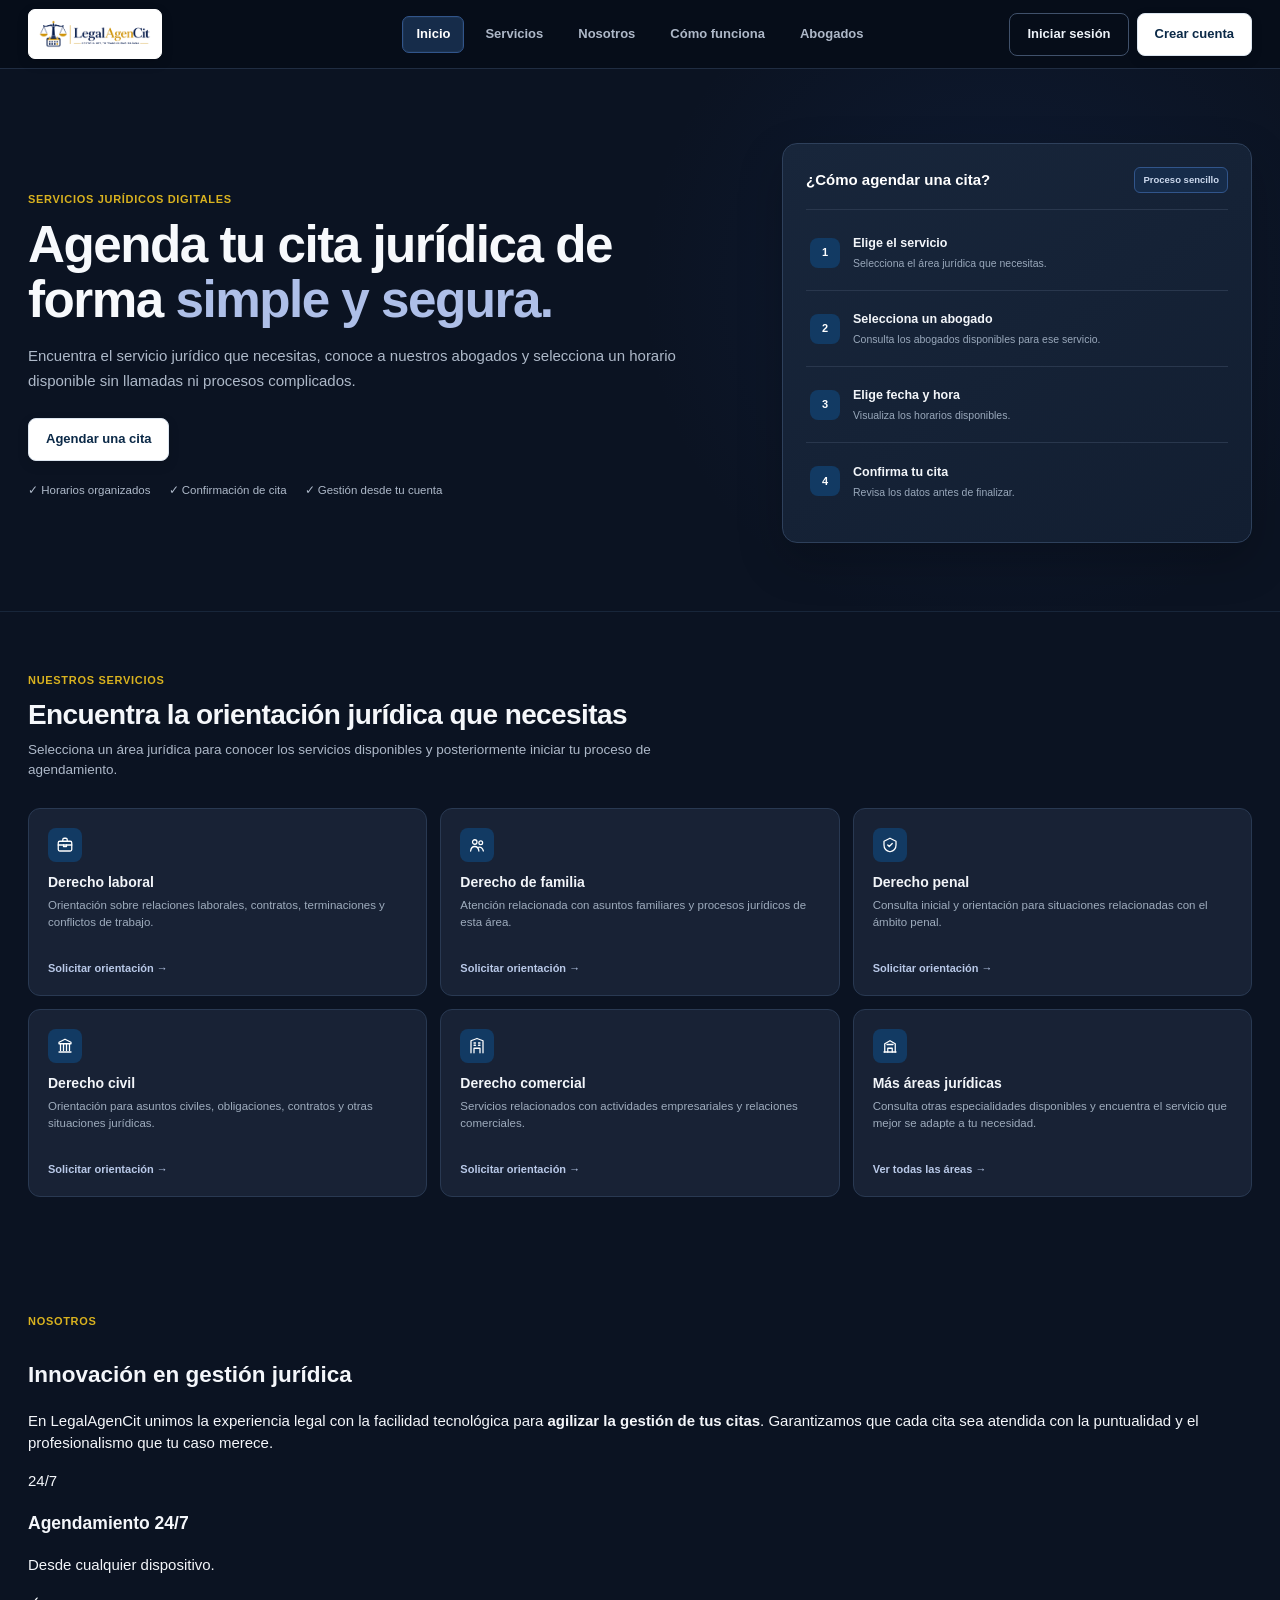
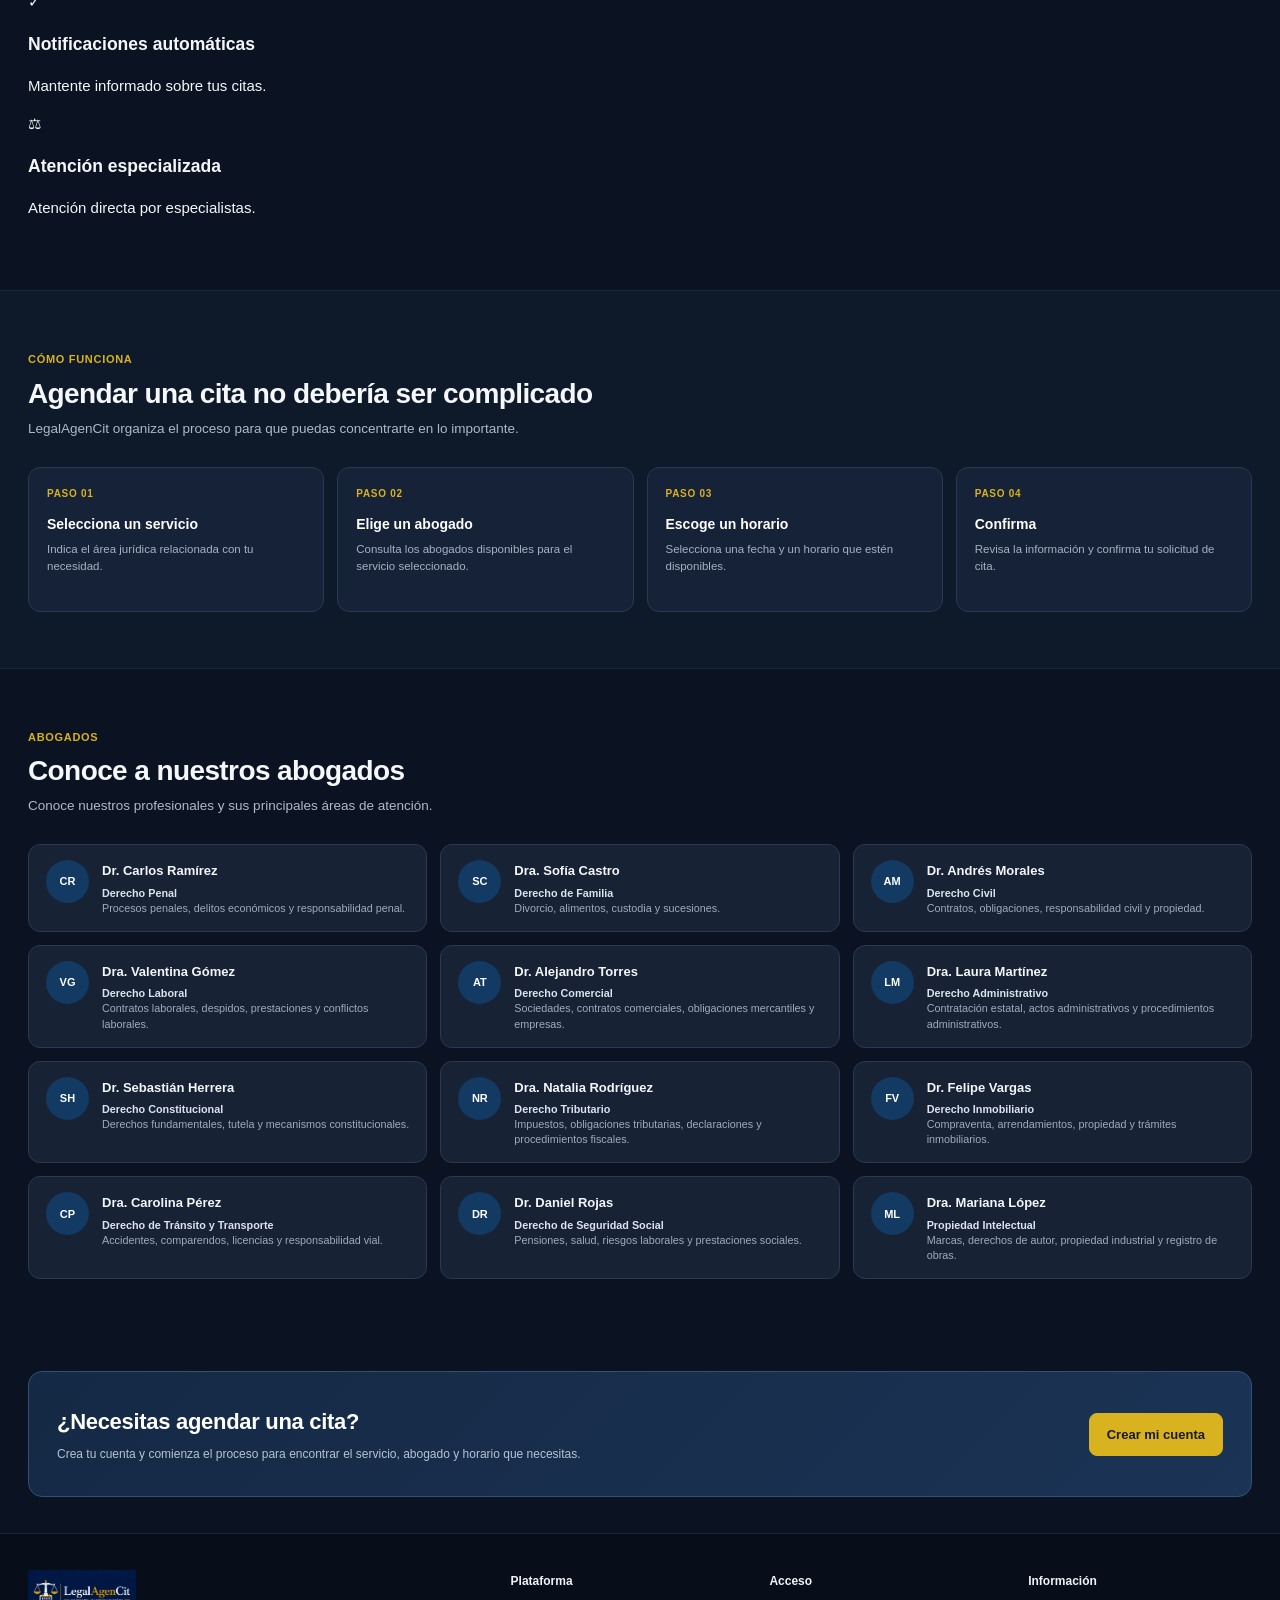
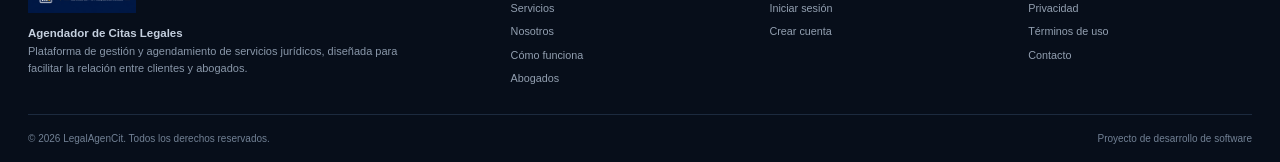
==== commit 056a3585: "Agrega sección Nosotros y propuesta de valor a index.html" ====
--- a/index.html
+++ b/index.html
@@ -20,6 +20,7 @@
             <ul class="nav-links">
                 <li><a class="active" href="#inicio" aria-current="page">Inicio</a></li>
                 <li><a href="#servicios">Servicios</a></li>
+                <li><a href="#nosotros">Nosotros</a></li>
                 <li><a href="#como-funciona">Cómo funciona</a></li>
                 <li><a href="#profesionales">Abogados</a></li>
             </ul>
@@ -111,6 +112,40 @@
                     <h3>Más áreas jurídicas</h3>
                     <p>Consulta otras especialidades disponibles y encuentra el servicio que mejor se adapte a tu necesidad.</p>
                     <a class="text-link" href="registro.html">Ver todas las áreas →</a>
+                </article>
+            </div>
+        </div>
+    </section>
+
+    <section class="section about-section" id="nosotros">
+        <div class="container about-grid">
+            <div class="about-copy">
+                <div class="eyebrow">Nosotros</div>
+                <h2>Innovación en gestión jurídica</h2>
+                <p>En LegalAgenCit unimos la experiencia legal con la facilidad tecnológica para <strong>agilizar la gestión de tus citas</strong>. Garantizamos que cada cita sea atendida con la puntualidad y el profesionalismo que tu caso merece.</p>
+            </div>
+
+            <div class="about-features" aria-label="Características de LegalAgenCit">
+                <article class="about-feature">
+                    <div class="about-feature-icon">24/7</div>
+                    <div>
+                        <h3>Agendamiento 24/7</h3>
+                        <p>Desde cualquier dispositivo.</p>
+                    </div>
+                </article>
+                <article class="about-feature">
+                    <div class="about-feature-icon">✓</div>
+                    <div>
+                        <h3>Notificaciones automáticas</h3>
+                        <p>Mantente informado sobre tus citas.</p>
+                    </div>
+                </article>
+                <article class="about-feature">
+                    <div class="about-feature-icon">⚖</div>
+                    <div>
+                        <h3>Atención especializada</h3>
+                        <p>Atención directa por especialistas.</p>
+                    </div>
                 </article>
             </div>
         </div>
@@ -180,6 +215,7 @@
                 <h4>Plataforma</h4>
                 <div class="footer-links">
                     <a href="#servicios">Servicios</a>
+                    <a href="#nosotros">Nosotros</a>
                     <a href="#como-funciona">Cómo funciona</a>
                     <a href="#profesionales">Abogados</a>
                 </div>
--- a/assets/css/index.css
+++ b/assets/css/index.css
@@ -17,651 +17,150 @@
 }
 
 * { box-sizing: border-box; }
-
 html { scroll-behavior: smooth; }
-
-body {
-    margin: 0;
-    min-height: 100vh;
-    font-family: "Segoe UI", Arial, Helvetica, sans-serif;
-    background: var(--bg-main);
-    color: var(--text);
-    font-size: 15px;
-    line-height: 1.5;
-}
-
+body { margin: 0; min-height: 100vh; font-family: "Segoe UI", Arial, Helvetica, sans-serif; background: var(--bg-main); color: var(--text); font-size: 15px; line-height: 1.5; }
 img { display: block; max-width: 100%; }
 a { color: inherit; text-decoration: none; }
 button { font: inherit; cursor: pointer; }
 
-.container {
-    width: min(100% - 56px, 1280px);
-    margin: 0 auto;
-}
+.container { width: min(100% - 56px, 1280px); margin: 0 auto; }
 
 /* ================================================================
    BOTONES
 ================================================================ */
-
-.btn {
-    min-height: 43px;
-    padding: 0 17px;
-    display: inline-flex;
-    align-items: center;
-    justify-content: center;
-    border: 1px solid transparent;
-    border-radius: 8px;
-    font-size: 13px;
-    font-weight: 800;
-    white-space: nowrap;
-    transition: background-color .18s ease, border-color .18s ease, color .18s ease, transform .18s ease, box-shadow .18s ease;
-}
-
+.btn { min-height: 43px; padding: 0 17px; display: inline-flex; align-items: center; justify-content: center; border: 1px solid transparent; border-radius: 8px; font-size: 13px; font-weight: 800; white-space: nowrap; transition: background-color .18s ease, border-color .18s ease, color .18s ease, transform .18s ease, box-shadow .18s ease; }
 .btn:hover { transform: translateY(-1px); }
-
-.btn-primary {
-    background: var(--white);
-    border-color: #dce5ef;
-    color: var(--blue-dark);
-    box-shadow: 0 4px 12px rgba(0,0,0,.12);
-}
-
-.btn-primary:hover {
-    background: var(--interactive-hover);
-    border-color: var(--blue-selected);
-    color: var(--blue-dark);
-}
-
-.btn-outline {
-    background: transparent;
-    border-color: #40516b;
-    color: #edf2f8;
-}
-
-.btn-outline:hover {
-    background: var(--interactive-hover);
-    border-color: var(--blue-selected);
-    color: var(--blue-dark);
-}
-
-.btn-gold {
-    background: var(--gold);
-    border-color: var(--gold);
-    color: #171b21;
-}
-
-.btn-gold:hover {
-    background: #efd34d;
-    border-color: #efd34d;
-    color: #171b21;
-}
+.btn-primary { background: var(--white); border-color: #dce5ef; color: var(--blue-dark); box-shadow: 0 4px 12px rgba(0,0,0,.12); }
+.btn-primary:hover { background: var(--interactive-hover); border-color: var(--blue-selected); color: var(--blue-dark); }
+.btn-outline { background: transparent; border-color: #40516b; color: #edf2f8; }
+.btn-outline:hover { background: var(--interactive-hover); border-color: var(--blue-selected); color: var(--blue-dark); }
+.btn-gold { background: var(--gold); border-color: var(--gold); color: #171b21; }
+.btn-gold:hover { background: #efd34d; border-color: #efd34d; color: #171b21; }
 
 /* ================================================================
    HEADER
 ================================================================ */
-
-.site-header {
-    position: sticky;
-    top: 0;
-    z-index: 100;
-    background: rgba(7,14,26,.98);
-    border-bottom: 1px solid #202d42;
-}
-
-.navbar {
-    min-height: 68px;
-    display: grid;
-    grid-template-columns: 1fr auto 1fr;
-    align-items: center;
-    gap: 24px;
-}
-
-.brand {
-    justify-self: start;
-    display: inline-flex;
-    align-items: center;
-    padding: 5px 9px;
-    background: var(--white);
-    border: 1px solid var(--white);
-    border-radius: 7px;
-    box-shadow: 0 4px 12px rgba(0,0,0,.15);
-}
-
-.brand-logo {
-    width: auto;
-    height: 38px;
-    max-width: 225px;
-    object-fit: contain;
-}
-
-.main-navigation {
-    display: flex;
-    align-items: center;
-    justify-content: center;
-}
-
-.nav-links {
-    margin: 0;
-    padding: 0;
-    display: flex;
-    align-items: center;
-    gap: 7px;
-    list-style: none;
-}
-
-.nav-links a {
-    display: inline-flex;
-    align-items: center;
-    justify-content: center;
-    min-height: 37px;
-    padding: 0 13px;
-    border: 1px solid transparent;
-    border-radius: 7px;
-    color: #aeb8c8;
-    font-size: 13px;
-    font-weight: 700;
-    transition: background-color .18s ease, border-color .18s ease, color .18s ease;
-}
-
-.nav-links a:hover {
-    background: var(--interactive-hover);
-    border-color: var(--blue-selected);
-    color: var(--blue-dark);
-}
-
-.nav-links a.active {
-    background: #162c4a;
-    border-color: #31558b;
-    color: #fff;
-    box-shadow: inset 0 0 0 1px rgba(255,255,255,.03);
-}
-
-.nav-actions {
-    justify-self: end;
-    display: flex;
-    align-items: center;
-    gap: 8px;
-}
-
-.mobile-toggle {
-    display: none;
-    width: 41px;
-    height: 41px;
-    border: 1px solid #40516b;
-    border-radius: 8px;
-    background: transparent;
-    color: #fff;
-    font-size: 20px;
-}
-
-.mobile-toggle:hover {
-    background: var(--interactive-hover);
-    border-color: var(--blue-selected);
-    color: var(--blue-dark);
-}
+.site-header { position: sticky; top: 0; z-index: 100; background: rgba(7,14,26,.98); border-bottom: 1px solid #202d42; }
+.navbar { min-height: 68px; display: grid; grid-template-columns: 1fr auto 1fr; align-items: center; gap: 24px; }
+.brand { justify-self: start; display: inline-flex; align-items: center; padding: 5px 9px; background: var(--white); border: 1px solid var(--white); border-radius: 7px; box-shadow: 0 4px 12px rgba(0,0,0,.15); }
+.brand-logo { width: auto; height: 38px; max-width: 225px; object-fit: contain; }
+.main-navigation { display: flex; align-items: center; justify-content: center; }
+.nav-links { margin: 0; padding: 0; display: flex; align-items: center; gap: 7px; list-style: none; }
+.nav-links a { display: inline-flex; align-items: center; justify-content: center; min-height: 37px; padding: 0 13px; border: 1px solid transparent; border-radius: 7px; color: #aeb8c8; font-size: 13px; font-weight: 700; transition: background-color .18s ease, border-color .18s ease, color .18s ease; }
+.nav-links a:hover { background: var(--interactive-hover); border-color: var(--blue-selected); color: var(--blue-dark); }
+.nav-links a.active { background: #162c4a; border-color: #31558b; color: #fff; box-shadow: inset 0 0 0 1px rgba(255,255,255,.03); }
+.nav-actions { justify-self: end; display: flex; align-items: center; gap: 8px; }
+.mobile-toggle { display: none; width: 41px; height: 41px; border: 1px solid #40516b; border-radius: 8px; background: transparent; color: #fff; font-size: 20px; }
+.mobile-toggle:hover { background: var(--interactive-hover); border-color: var(--blue-selected); color: var(--blue-dark); }
 
 /* ================================================================
    HERO
 ================================================================ */
-
-.hero {
-    padding: 54px 0 48px;
-    border-bottom: 1px solid #18263a;
-    background: radial-gradient(circle at 78% 40%, rgba(35,74,152,.14), transparent 34%), var(--bg-main);
-}
-
-.hero-grid {
-    min-height: 440px;
-    display: grid;
-    grid-template-columns: minmax(0,1.18fr) minmax(390px,.82fr);
-    align-items: center;
-    gap: 58px;
-}
-
+.hero { padding: 54px 0 48px; border-bottom: 1px solid #18263a; background: radial-gradient(circle at 78% 40%, rgba(35,74,152,.14), transparent 34%), var(--bg-main); }
+.hero-grid { min-height: 440px; display: grid; grid-template-columns: minmax(0,1.18fr) minmax(390px,.82fr); align-items: center; gap: 58px; }
 .hero-content { max-width: 690px; }
-
-.eyebrow {
-    display: inline-block;
-    margin-bottom: 9px;
-    color: var(--gold);
-    font-size: 11px;
-    font-weight: 800;
-    letter-spacing: .7px;
-    text-transform: uppercase;
-}
-
-.hero h1 {
-    max-width: 720px;
-    margin: 0;
-    color: #f7f9fc;
-    font-size: clamp(38px,4vw,52px);
-    line-height: 1.08;
-    letter-spacing: -1.5px;
-}
-
+.eyebrow { display: inline-block; margin-bottom: 9px; color: var(--gold); font-size: 11px; font-weight: 800; letter-spacing: .7px; text-transform: uppercase; }
+.hero h1 { max-width: 720px; margin: 0; color: #f7f9fc; font-size: clamp(38px,4vw,52px); line-height: 1.08; letter-spacing: -1.5px; }
 .hero h1 span { color: #aebfe8; }
-
-.hero-content > p {
-    max-width: 650px;
-    margin: 17px 0 0;
-    color: var(--text-soft);
-    font-size: 15px;
-    line-height: 1.65;
-}
-
-.hero-actions {
-    margin-top: 24px;
-    display: flex;
-    align-items: center;
-    gap: 10px;
-    flex-wrap: wrap;
-}
-
-.hero-note {
-    margin-top: 21px;
-    display: flex;
-    flex-wrap: wrap;
-    gap: 8px 18px;
-    color: #aeb9c9;
-    font-size: 11.5px;
-}
-
-.hero-card {
-    width: 100%;
-    max-width: 470px;
-    justify-self: end;
-    padding: 23px;
-    background: linear-gradient(145deg,#18263b,#121e31);
-    border: 1px solid #2e405b;
-    border-radius: 15px;
-    box-shadow: 0 18px 45px rgba(0,0,0,.22);
-}
-
-.hero-card-header {
-    display: flex;
-    align-items: center;
-    justify-content: space-between;
-    gap: 12px;
-    padding-bottom: 16px;
-    border-bottom: 1px solid #29374d;
-}
-
+.hero-content > p { max-width: 650px; margin: 17px 0 0; color: var(--text-soft); font-size: 15px; line-height: 1.65; }
+.hero-actions { margin-top: 24px; display: flex; align-items: center; gap: 10px; flex-wrap: wrap; }
+.hero-note { margin-top: 21px; display: flex; flex-wrap: wrap; gap: 8px 18px; color: #aeb9c9; font-size: 11.5px; }
+.hero-card { width: 100%; max-width: 470px; justify-self: end; padding: 23px; background: linear-gradient(145deg,#18263b,#121e31); border: 1px solid #2e405b; border-radius: 15px; box-shadow: 0 18px 45px rgba(0,0,0,.22); }
+.hero-card-header { display: flex; align-items: center; justify-content: space-between; gap: 12px; padding-bottom: 16px; border-bottom: 1px solid #29374d; }
 .hero-card-title { color: #fff; font-size: 15px; font-weight: 800; }
-
-.status {
-    padding: 5px 8px;
-    border: 1px solid #31558b;
-    border-radius: 6px;
-    background: #162c4a;
-    color: #cbd8ed;
-    font-size: 9.5px;
-    font-weight: 800;
-    white-space: nowrap;
-}
-
+.status { padding: 5px 8px; border: 1px solid #31558b; border-radius: 6px; background: #162c4a; color: #cbd8ed; font-size: 9.5px; font-weight: 800; white-space: nowrap; }
 .booking-preview { margin-top: 5px; }
-
-.booking-step {
-    min-height: 76px;
-    padding: 13px 4px;
-    display: flex;
-    align-items: center;
-    gap: 13px;
-    border-bottom: 1px solid #29374d;
-}
-
+.booking-step { min-height: 76px; padding: 13px 4px; display: flex; align-items: center; gap: 13px; border-bottom: 1px solid #29374d; }
 .booking-step:last-child { border-bottom: 0; }
-
-.step-number {
-    width: 30px;
-    height: 30px;
-    min-width: 30px;
-    display: flex;
-    align-items: center;
-    justify-content: center;
-    border-radius: 8px;
-    background: var(--blue);
-    color: #fff;
-    font-size: 11px;
-    font-weight: 800;
-}
-
-.booking-step strong,
-.booking-step small { display: block; }
+.step-number { width: 30px; height: 30px; min-width: 30px; display: flex; align-items: center; justify-content: center; border-radius: 8px; background: var(--blue); color: #fff; font-size: 11px; font-weight: 800; }
+.booking-step strong, .booking-step small { display: block; }
 .booking-step strong { color: #f3f6fa; font-size: 12.5px; }
 .booking-step small { margin-top: 3px; color: #99a8bb; font-size: 10.5px; line-height: 1.4; }
 
 /* ================================================================
    SECCIONES
 ================================================================ */
-
 .section { padding: 56px 0; }
-
-.section-soft {
-    background: #0e1929;
-    border-top: 1px solid #18263a;
-    border-bottom: 1px solid #18263a;
-}
-
+.section-soft { background: #0e1929; border-top: 1px solid #18263a; border-bottom: 1px solid #18263a; }
 .section-heading { max-width: 700px; margin-bottom: 27px; }
-
-.section-heading h2 {
-    margin: 0;
-    color: #f5f7fa;
-    font-size: 28px;
-    line-height: 1.18;
-    letter-spacing: -.6px;
-}
-
-.section-heading p {
-    max-width: 670px;
-    margin: 9px 0 0;
-    color: var(--text-soft);
-    font-size: 13.5px;
-    line-height: 1.55;
-}
+.section-heading h2 { margin: 0; color: #f5f7fa; font-size: 28px; line-height: 1.18; letter-spacing: -.6px; }
+.section-heading p { max-width: 670px; margin: 9px 0 0; color: var(--text-soft); font-size: 13.5px; line-height: 1.55; }
 
 /* ================================================================
    SERVICIOS
 ================================================================ */
-
-.services-grid {
-    display: grid;
-    grid-template-columns: repeat(3,minmax(0,1fr));
-    gap: 13px;
-}
-
-.service-card {
-    min-height: 188px;
-    padding: 19px;
-    display: flex;
-    flex-direction: column;
-    align-items: flex-start;
-    background: var(--bg-card);
-    border: 1px solid var(--border);
-    border-radius: 12px;
-    transition: background-color .18s ease, border-color .18s ease, transform .18s ease, box-shadow .18s ease;
-}
-
-.service-card:hover {
-    background: var(--interactive-hover);
-    border-color: var(--blue-selected);
-    color: var(--blue-dark);
-    transform: translateY(-2px);
-    box-shadow: 0 8px 20px rgba(0,0,0,.14);
-}
-
-.service-icon {
-    width: 34px;
-    height: 34px;
-    margin-bottom: 12px;
-    display: flex;
-    align-items: center;
-    justify-content: center;
-    border-radius: 8px;
-    background: var(--blue);
-}
-
-.service-icon svg {
-    width: 18px;
-    height: 18px;
-    fill: none;
-    stroke: #fff;
-    stroke-width: 1.7;
-    stroke-linecap: round;
-    stroke-linejoin: round;
-}
-
-.service-card:hover .service-icon { background: #fff; }
-.service-card:hover .service-icon svg { stroke: var(--blue-dark); }
-
-.service-card h3 {
-    margin: 0 0 5px;
-    color: #f2f5f9;
-    font-size: 14px;
-    line-height: 1.25;
-}
-
-.service-card p {
-    margin: 0;
-    color: #9eacbd;
-    font-size: 11.5px;
-    line-height: 1.45;
-}
-
-.service-card:hover h3,
-.service-card:hover p { color: var(--blue-dark); }
-
-.text-link {
-    margin-top: auto;
-    padding-top: 12px;
-    color: #b9c9e8;
-    font-size: 11px;
-    font-weight: 800;
-}
-
-.service-card:hover .text-link { color: var(--blue-dark); }
+.services-grid { display: grid; grid-template-columns: repeat(3,minmax(0,1fr)); gap: 13px; }
+.service-card { min-height: 188px; padding: 19px; display: flex; flex-direction: column; align-items: flex-start; background: var(--bg-card); border: 1px solid var(--border); border-radius: 12px; }
+.service-icon { width: 34px; height: 34px; margin-bottom: 12px; display: flex; align-items: center; justify-content: center; border-radius: 8px; background: var(--blue); }
+.service-icon svg { width: 18px; height: 18px; fill: none; stroke: #fff; stroke-width: 1.7; stroke-linecap: round; stroke-linejoin: round; }
+.service-card h3 { margin: 0 0 5px; color: #f2f5f9; font-size: 14px; line-height: 1.25; }
+.service-card p { margin: 0; color: #9eacbd; font-size: 11.5px; line-height: 1.45; }
+.text-link { margin-top: auto; padding-top: 12px; color: #b9c9e8; font-size: 11px; font-weight: 800; transition: color .18s ease, background-color .18s ease, border-color .18s ease; }
+.text-link:hover { color: var(--interactive-hover); }
 
 /* ================================================================
-   CÓMO FUNCIONA
+   CÓMO FUNCIONA - SOLO INFORMATIVO
 ================================================================ */
-
-.steps-grid {
-    display: grid;
-    grid-template-columns: repeat(4,minmax(0,1fr));
-    gap: 13px;
-}
-
-.process-step {
-    min-height: 158px;
-    padding: 19px;
-    background: #152238;
-    border: 1px solid var(--border);
-    border-radius: 12px;
-    transition: background-color .18s ease, border-color .18s ease, transform .18s ease;
-}
-
-.process-step:hover {
-    background: var(--interactive-hover);
-    border-color: var(--blue-selected);
-    transform: translateY(-2px);
-}
-
-.process-number {
-    display: block;
-    margin-bottom: 16px;
-    color: var(--gold);
-    font-size: 10px;
-    font-weight: 800;
-    letter-spacing: .7px;
-}
-
+.steps-grid { display: grid; grid-template-columns: repeat(4,minmax(0,1fr)); gap: 13px; }
+.process-step { min-height: 145px; padding: 18px; background: #152238; border: 1px solid var(--border); border-radius: 12px; }
+.process-number { display: block; margin-bottom: 13px; color: var(--gold); font-size: 10px; font-weight: 800; letter-spacing: .7px; }
 .process-step h3 { margin: 0 0 6px; color: #fff; font-size: 14px; }
 .process-step p { margin: 0; color: #a5b2c3; font-size: 11.5px; line-height: 1.5; }
-.process-step:hover h3,
-.process-step:hover p { color: var(--blue-dark); }
 
 /* ================================================================
-   PROFESIONALES
+   PROFESIONALES - SOLO INFORMATIVO
 ================================================================ */
-
-.professional-grid {
-    display: grid;
-    grid-template-columns: repeat(3,minmax(0,1fr));
-    gap: 13px;
-}
-
-.professional-card {
-    min-height: 143px;
-    padding: 17px;
-    display: flex;
-    align-items: flex-start;
-    gap: 13px;
-    background: var(--bg-card);
-    border: 1px solid var(--border);
-    border-radius: 12px;
-    transition: background-color .18s ease, border-color .18s ease, transform .18s ease;
-}
-
-.professional-card:hover {
-    background: var(--interactive-hover);
-    border-color: var(--blue-selected);
-    transform: translateY(-2px);
-}
-
-.avatar {
-    width: 43px;
-    height: 43px;
-    min-width: 43px;
-    display: flex;
-    align-items: center;
-    justify-content: center;
-    border-radius: 50%;
-    background: var(--blue);
-    color: #fff;
-    font-size: 11px;
-    font-weight: 800;
-}
-
-.professional-card:hover .avatar { background: #fff; color: var(--blue-selected); }
-
+.professional-grid { display: grid; grid-template-columns: repeat(3,minmax(0,1fr)); gap: 13px; }
+.professional-card { min-height: 0; padding: 15px 17px; display: flex; align-items: flex-start; gap: 13px; background: var(--bg-card); border: 1px solid var(--border); border-radius: 12px; }
+.avatar { width: 43px; height: 43px; min-width: 43px; display: flex; align-items: center; justify-content: center; border-radius: 50%; background: var(--blue); color: #fff; font-size: 11px; font-weight: 800; }
 .professional-card h3 { margin: 1px 0 5px; color: #f3f6fa; font-size: 13px; }
-.professional-card p { margin: 0; color: #9eacbd; font-size: 10.8px; line-height: 1.45; }
+.professional-card p { margin: 0; color: #9eacbd; font-size: 10.8px; line-height: 1.4; }
 .professional-card p strong { color: #dbe3ee; font-size: 10.8px; }
-.professional-card:hover h3,
-.professional-card:hover p,
-.professional-card:hover p strong { color: var(--blue-dark); }
 
 /* ================================================================
    CTA
 ================================================================ */
-
 .cta { padding: 36px 0; }
-
-.cta-box {
-    min-height: 126px;
-    padding: 24px 28px;
-    display: flex;
-    align-items: center;
-    justify-content: space-between;
-    gap: 24px;
-    background: linear-gradient(135deg,#142944,#1b3355);
-    border: 1px solid #315174;
-    border-radius: 14px;
-}
-
+.cta-box { min-height: 126px; padding: 24px 28px; display: flex; align-items: center; justify-content: space-between; gap: 24px; background: linear-gradient(135deg,#142944,#1b3355); border: 1px solid #315174; border-radius: 14px; }
 .cta-box h2 { margin: 0; color: #fff; font-size: 22px; letter-spacing: -.3px; }
 .cta-box p { max-width: 700px; margin: 7px 0 0; color: #b6c3d5; font-size: 12px; }
 
 /* ================================================================
    FOOTER
 ================================================================ */
-
-.footer {
-    background: var(--bg-header);
-    border-top: 1px solid #18263a;
-}
-
-.footer-grid {
-    padding: 36px 0 28px;
-    display: grid;
-    grid-template-columns: 2fr repeat(3,1fr);
-    gap: 35px;
-}
-
-.footer-logo {
-    width: auto;
-    height: 35px;
-    max-width: 190px;
-    margin-bottom: 13px;
-}
-
-.footer-grid > div:first-child p {
-    max-width: 390px;
-    margin: 0;
-    color: #8997a9;
-    font-size: 11px;
-    line-height: 1.55;
-}
-
+.footer { background: var(--bg-header); border-top: 1px solid #18263a; }
+.footer-grid { padding: 36px 0 28px; display: grid; grid-template-columns: 2fr repeat(3,1fr); gap: 35px; }
+.footer-logo { width: auto; height: 43px; max-width: 225px; margin-bottom: 12px; }
+.footer-brand-description { max-width: 390px; margin: 0; color: #8997a9; font-size: 11px; line-height: 1.55; }
+.footer-brand-description strong { color: #c5d0df; font-size: 11.5px; }
 .footer h4 { margin: 2px 0 10px; color: #f0f3f7; font-size: 12px; }
-
-.footer-links {
-    display: flex;
-    flex-direction: column;
-    align-items: flex-start;
-    gap: 7px;
-}
-
-.footer-links a {
-    color: #929fb0;
-    font-size: 10.8px;
-    transition: color .18s ease, background-color .18s ease;
-}
-
+.footer-links { display: flex; flex-direction: column; align-items: flex-start; gap: 7px; }
+.footer-links a { color: #929fb0; font-size: 10.8px; transition: color .18s ease, background-color .18s ease; }
 .footer-links a:hover { color: var(--interactive-hover); }
-
-.footer-bottom {
-    min-height: 48px;
-    padding: 12px 0;
-    display: flex;
-    align-items: center;
-    justify-content: space-between;
-    gap: 15px;
-    border-top: 1px solid #1c2a3e;
-}
-
+.footer-bottom { min-height: 48px; padding: 12px 0; display: flex; align-items: center; justify-content: space-between; gap: 15px; border-top: 1px solid #1c2a3e; }
 .footer-bottom span { color: #718094; font-size: 10px; }
 
 /* ================================================================
    TABLET
 ================================================================ */
-
 @media (max-width: 1050px) {
-    .hero-grid {
-        grid-template-columns: minmax(0,1fr) minmax(330px,.78fr);
-        gap: 32px;
-    }
-    .services-grid,
-    .professional-grid { grid-template-columns: repeat(2,minmax(0,1fr)); }
+    .hero-grid { grid-template-columns: minmax(0,1fr) minmax(330px,.78fr); gap: 32px; }
+    .services-grid, .professional-grid { grid-template-columns: repeat(2,minmax(0,1fr)); }
     .steps-grid { grid-template-columns: repeat(2,minmax(0,1fr)); }
 }
 
 @media (max-width: 820px) {
     .container { width: min(100% - 40px,700px); }
-
-    .navbar {
-        min-height: 64px;
-        grid-template-columns: 1fr auto;
-    }
-
-    .main-navigation {
-        display: none;
-        grid-column: 1 / -1;
-        padding: 7px 0 10px;
-    }
-
+    .navbar { min-height: 64px; grid-template-columns: 1fr auto; }
+    .main-navigation { display: none; grid-column: 1 / -1; padding: 7px 0 10px; }
     .main-navigation.mobile-open { display: flex; }
-
-    .nav-links {
-        width: 100%;
-        flex-wrap: wrap;
-        justify-content: center;
-    }
-
+    .nav-links { width: 100%; flex-wrap: wrap; justify-content: center; }
     .mobile-toggle { display: block; }
     .nav-actions .btn { display: none; }
-
     .hero { padding: 42px 0; }
-
-    .hero-grid {
-        min-height: 0;
-        grid-template-columns: 1fr;
-    }
-
+    .hero-grid { min-height: 0; grid-template-columns: 1fr; }
     .hero-content { max-width: none; }
     .hero-card { max-width: none; justify-self: stretch; }
-
     .footer-grid { grid-template-columns: 2fr 1fr 1fr; }
     .footer-grid > div:last-child { grid-column: 2 / 4; }
 }
@@ -669,56 +168,26 @@
 /* ================================================================
    MÓVIL
 ================================================================ */
-
 @media (max-width: 600px) {
     .container { width: min(100% - 32px,520px); }
-
     .brand-logo { height: 34px; max-width: 195px; }
-
     .hero { padding: 34px 0; }
     .hero h1 { font-size: 34px; letter-spacing: -1px; }
     .hero-content > p { font-size: 14px; }
-
-    .hero-actions {
-        align-items: stretch;
-        flex-direction: column;
-    }
-
+    .hero-actions { align-items: stretch; flex-direction: column; }
     .hero-actions .btn { width: 100%; }
     .hero-note { flex-direction: column; gap: 6px; }
     .hero-card { padding: 18px; }
-
     .section { padding: 42px 0; }
     .section-heading h2 { font-size: 25px; }
-
-    .services-grid,
-    .steps-grid,
-    .professional-grid { grid-template-columns: 1fr; }
-
-    .service-card,
-    .process-step,
-    .professional-card { min-height: 0; }
-
+    .services-grid, .steps-grid, .professional-grid { grid-template-columns: 1fr; }
+    .service-card, .process-step, .professional-card { min-height: 0; }
     .cta { padding: 28px 0; }
-
-    .cta-box {
-        align-items: flex-start;
-        flex-direction: column;
-        padding: 22px;
-    }
-
-    .footer-grid {
-        grid-template-columns: 1fr 1fr;
-        gap: 27px 20px;
-    }
-
+    .cta-box { align-items: flex-start; flex-direction: column; padding: 22px; }
+    .footer-grid { grid-template-columns: 1fr 1fr; gap: 27px 20px; }
     .footer-grid > div:first-child { grid-column: 1 / -1; }
     .footer-grid > div:last-child { grid-column: auto; }
-
-    .footer-bottom {
-        align-items: flex-start;
-        flex-direction: column;
-    }
+    .footer-bottom { align-items: flex-start; flex-direction: column; }
 }
 
 @media (max-width: 420px) {
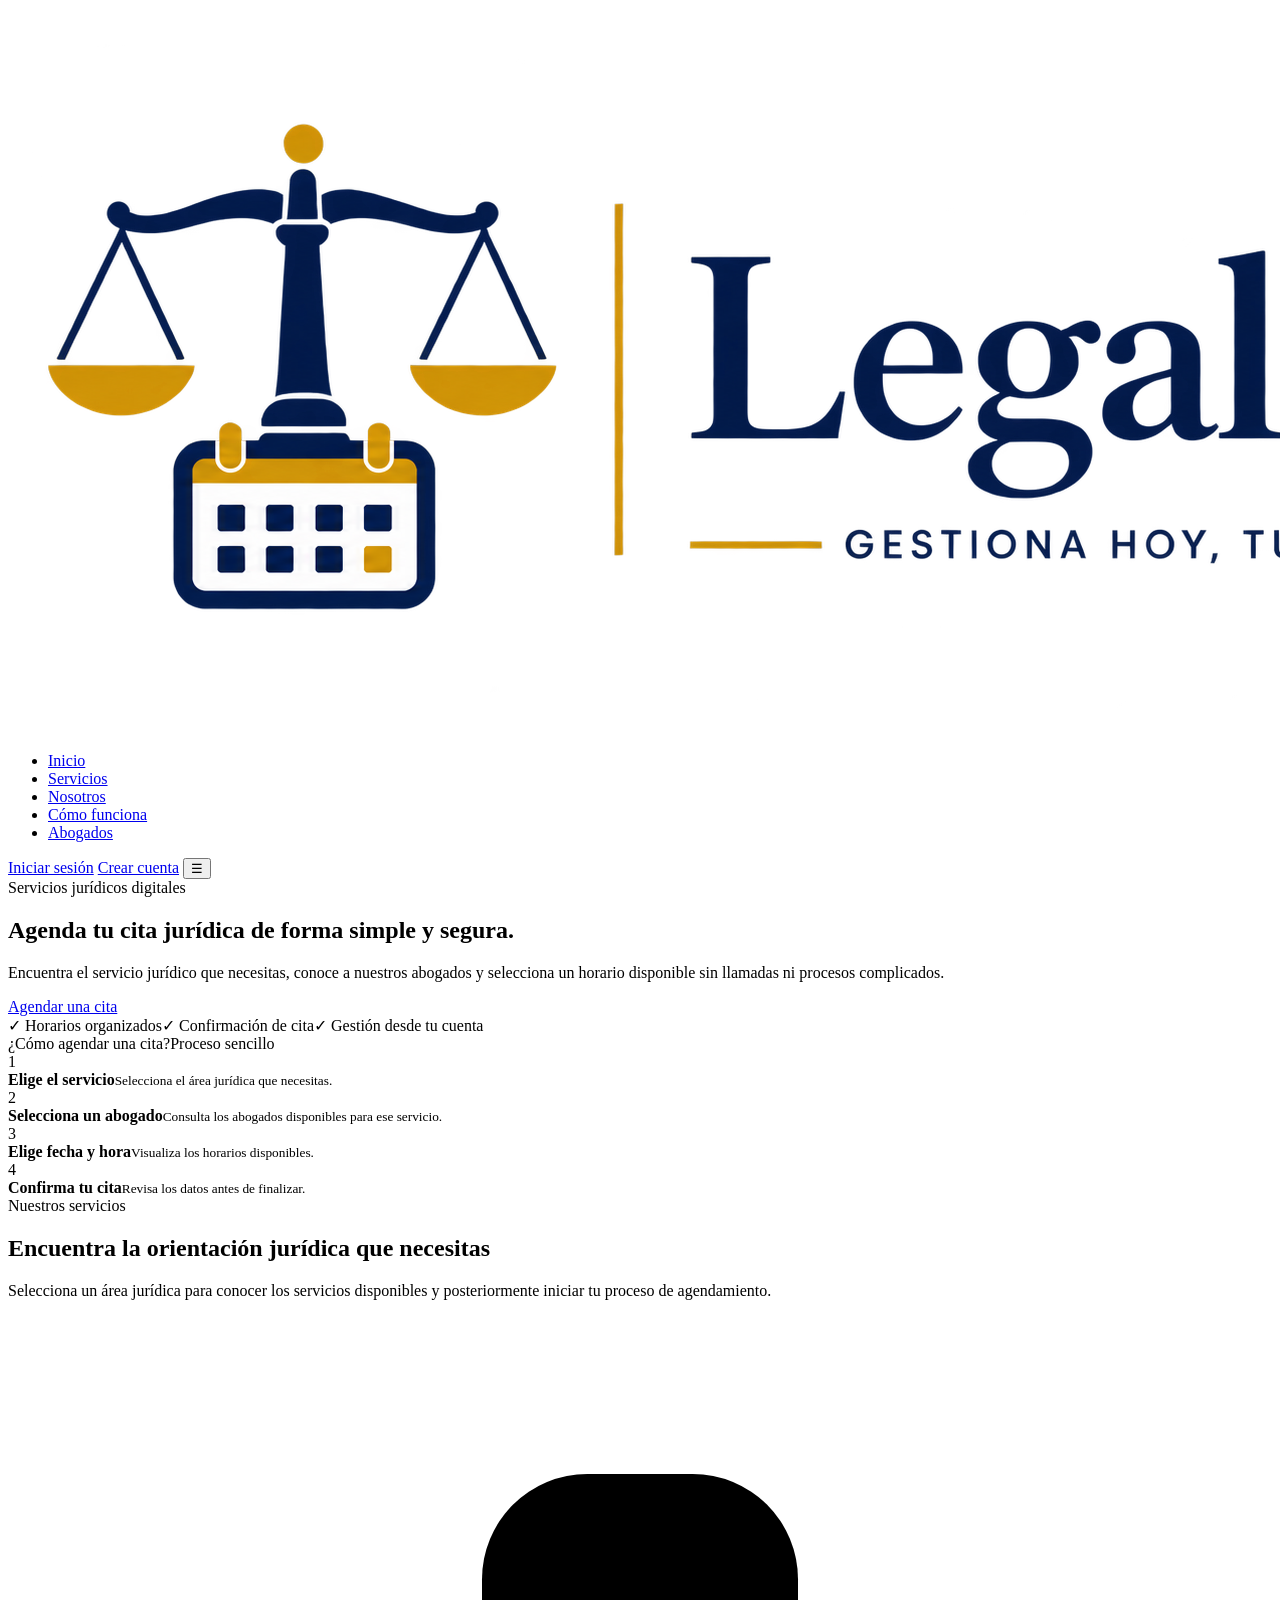
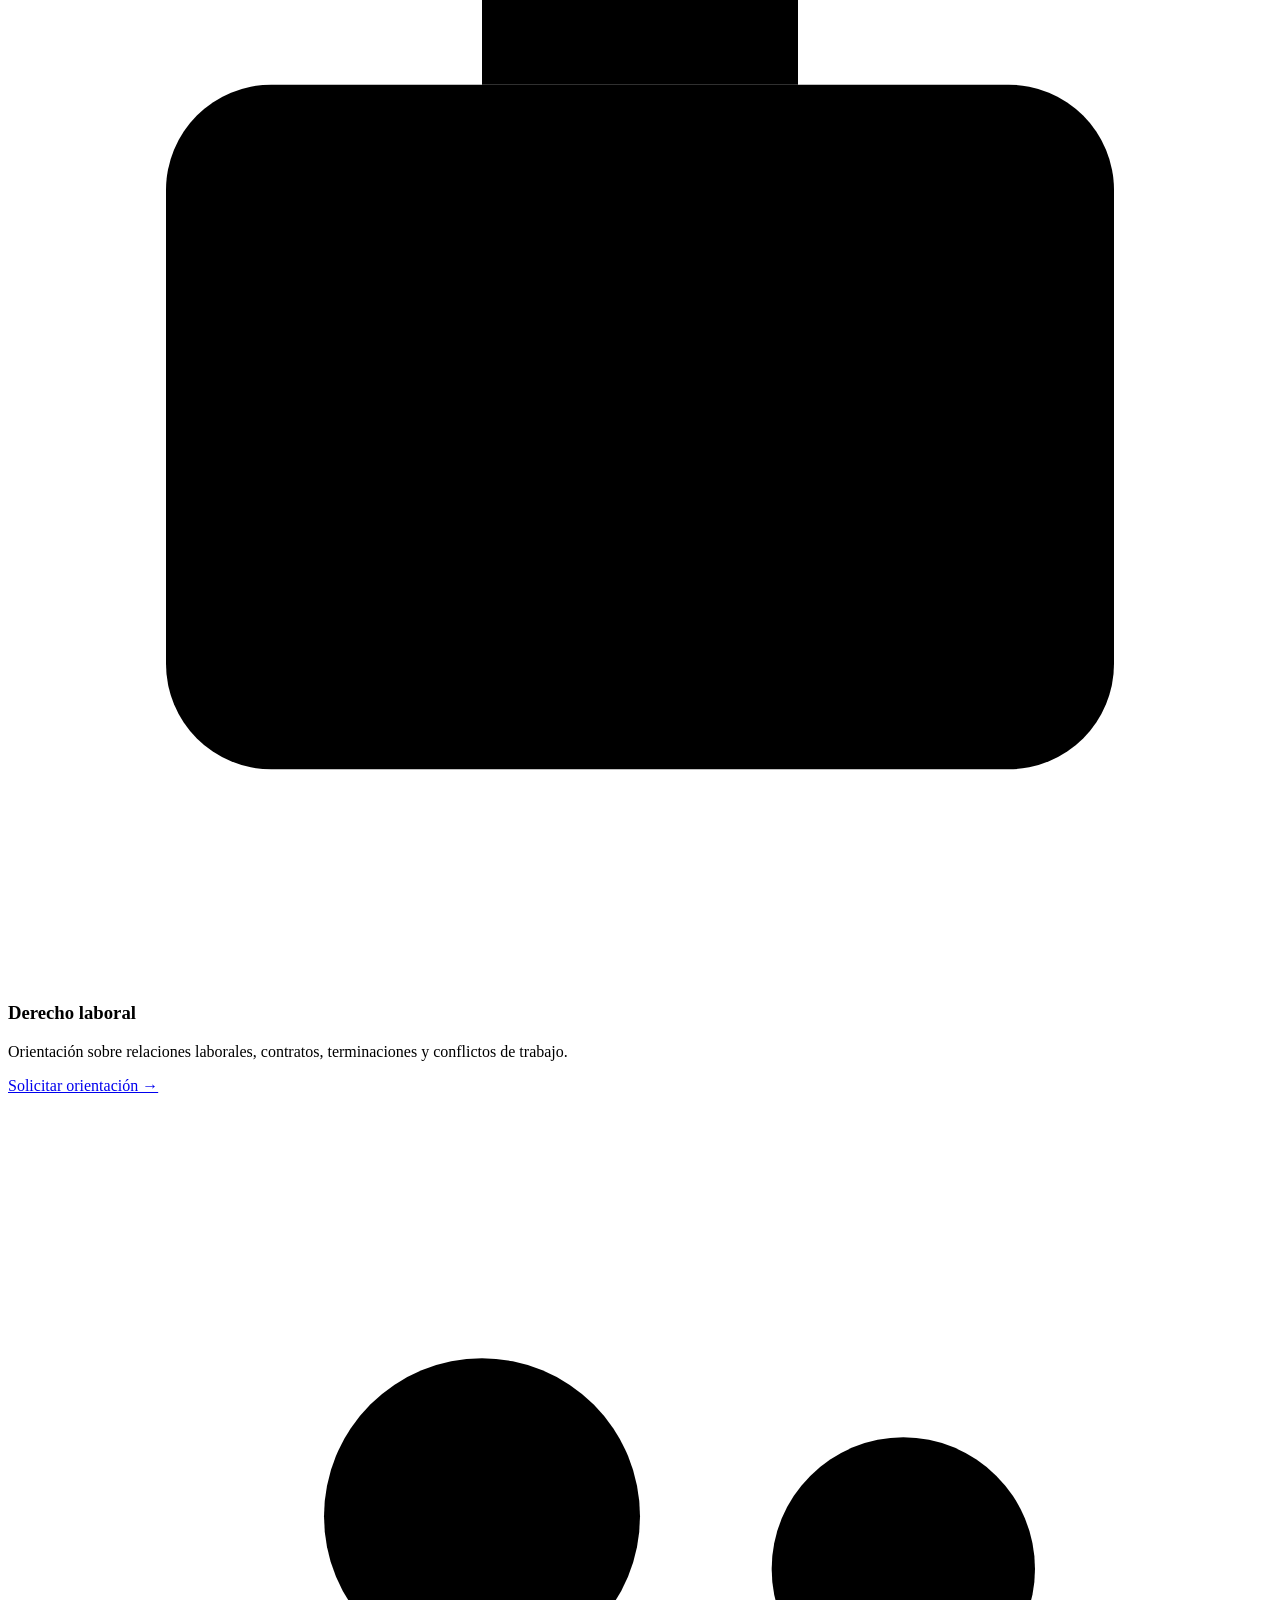
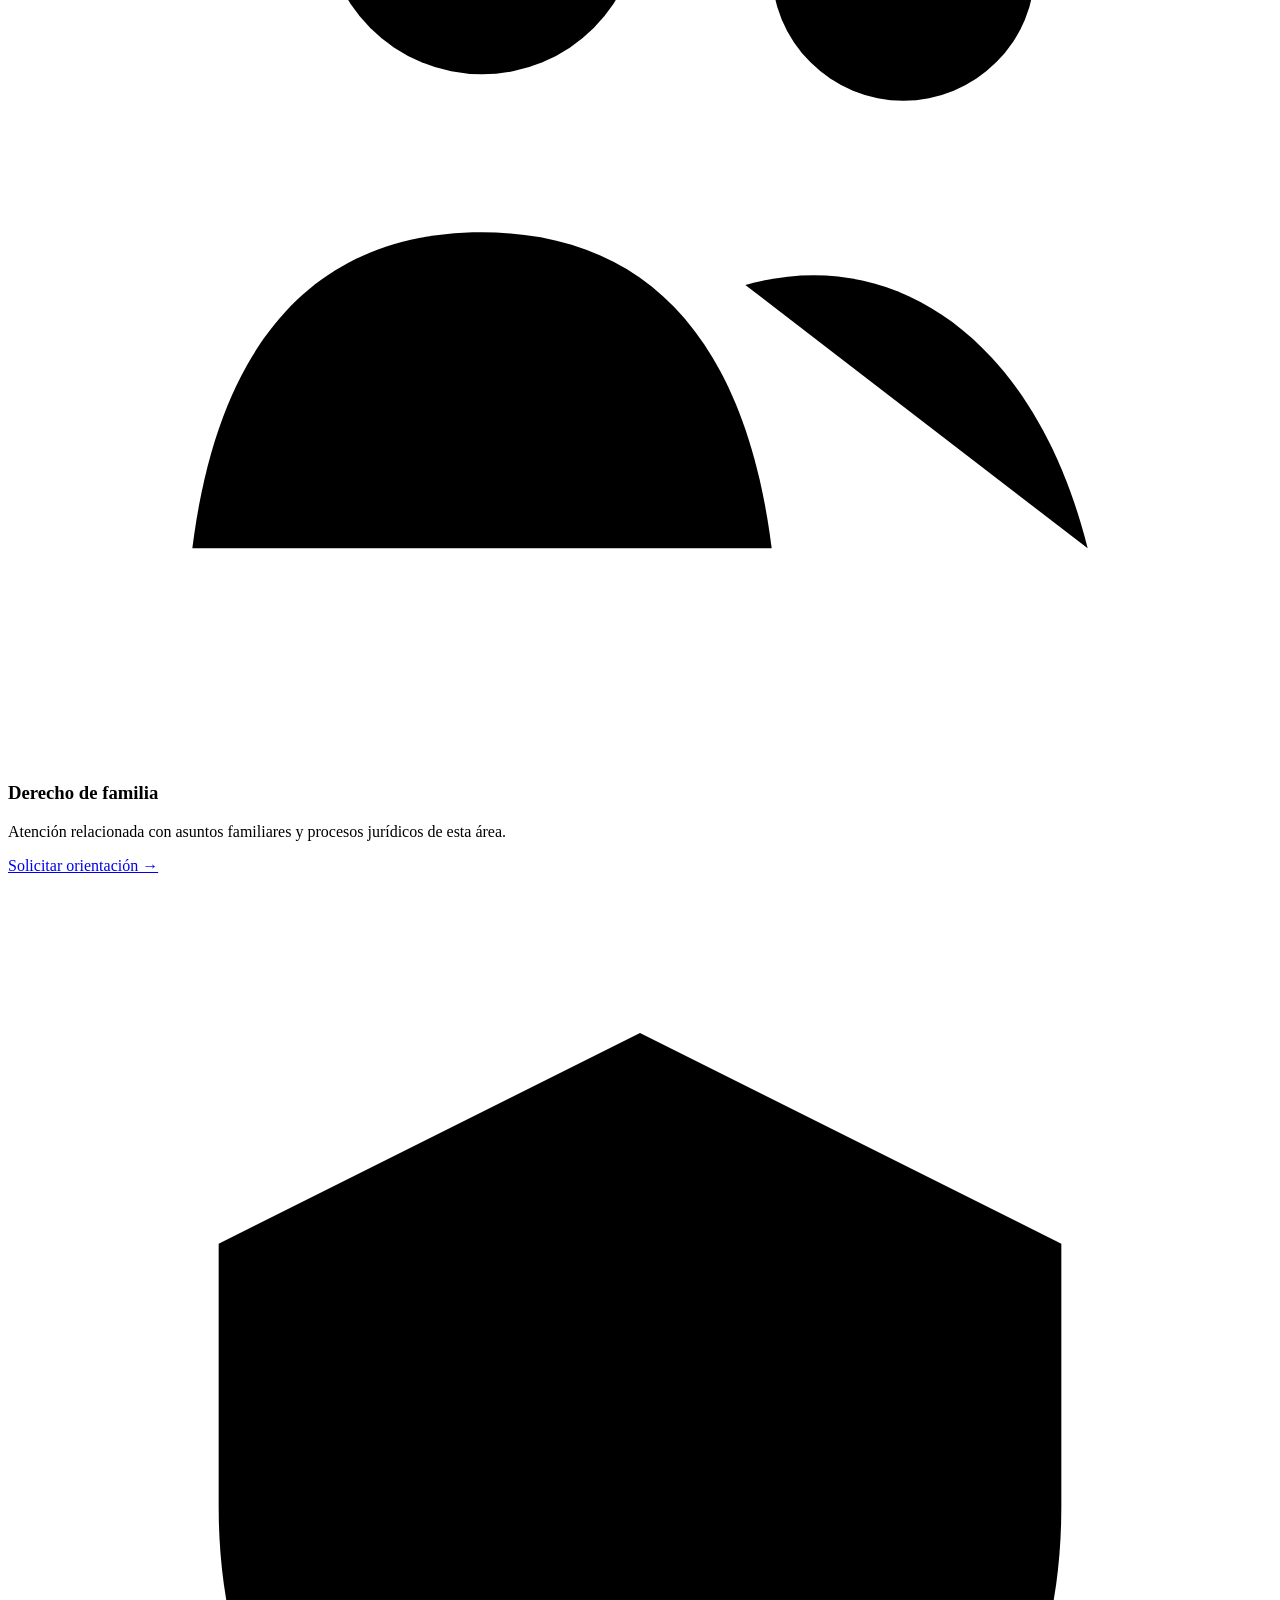
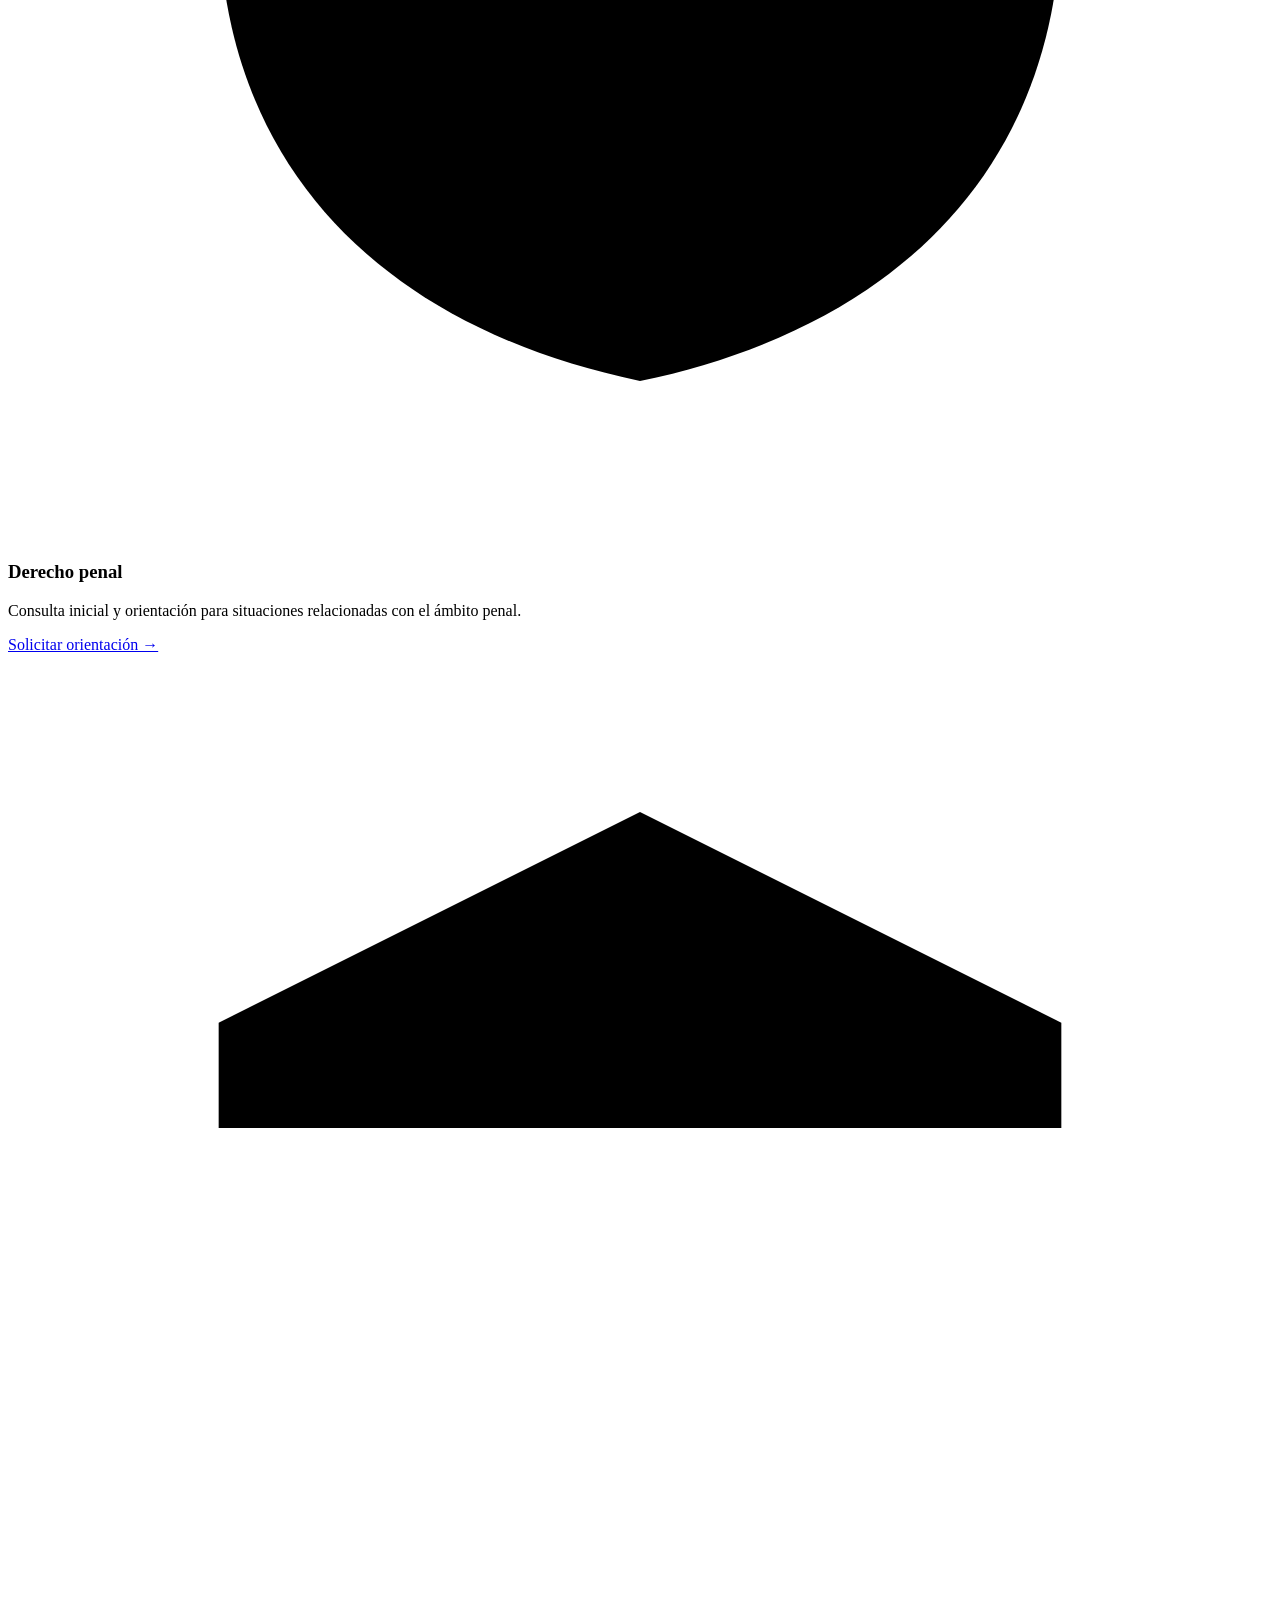
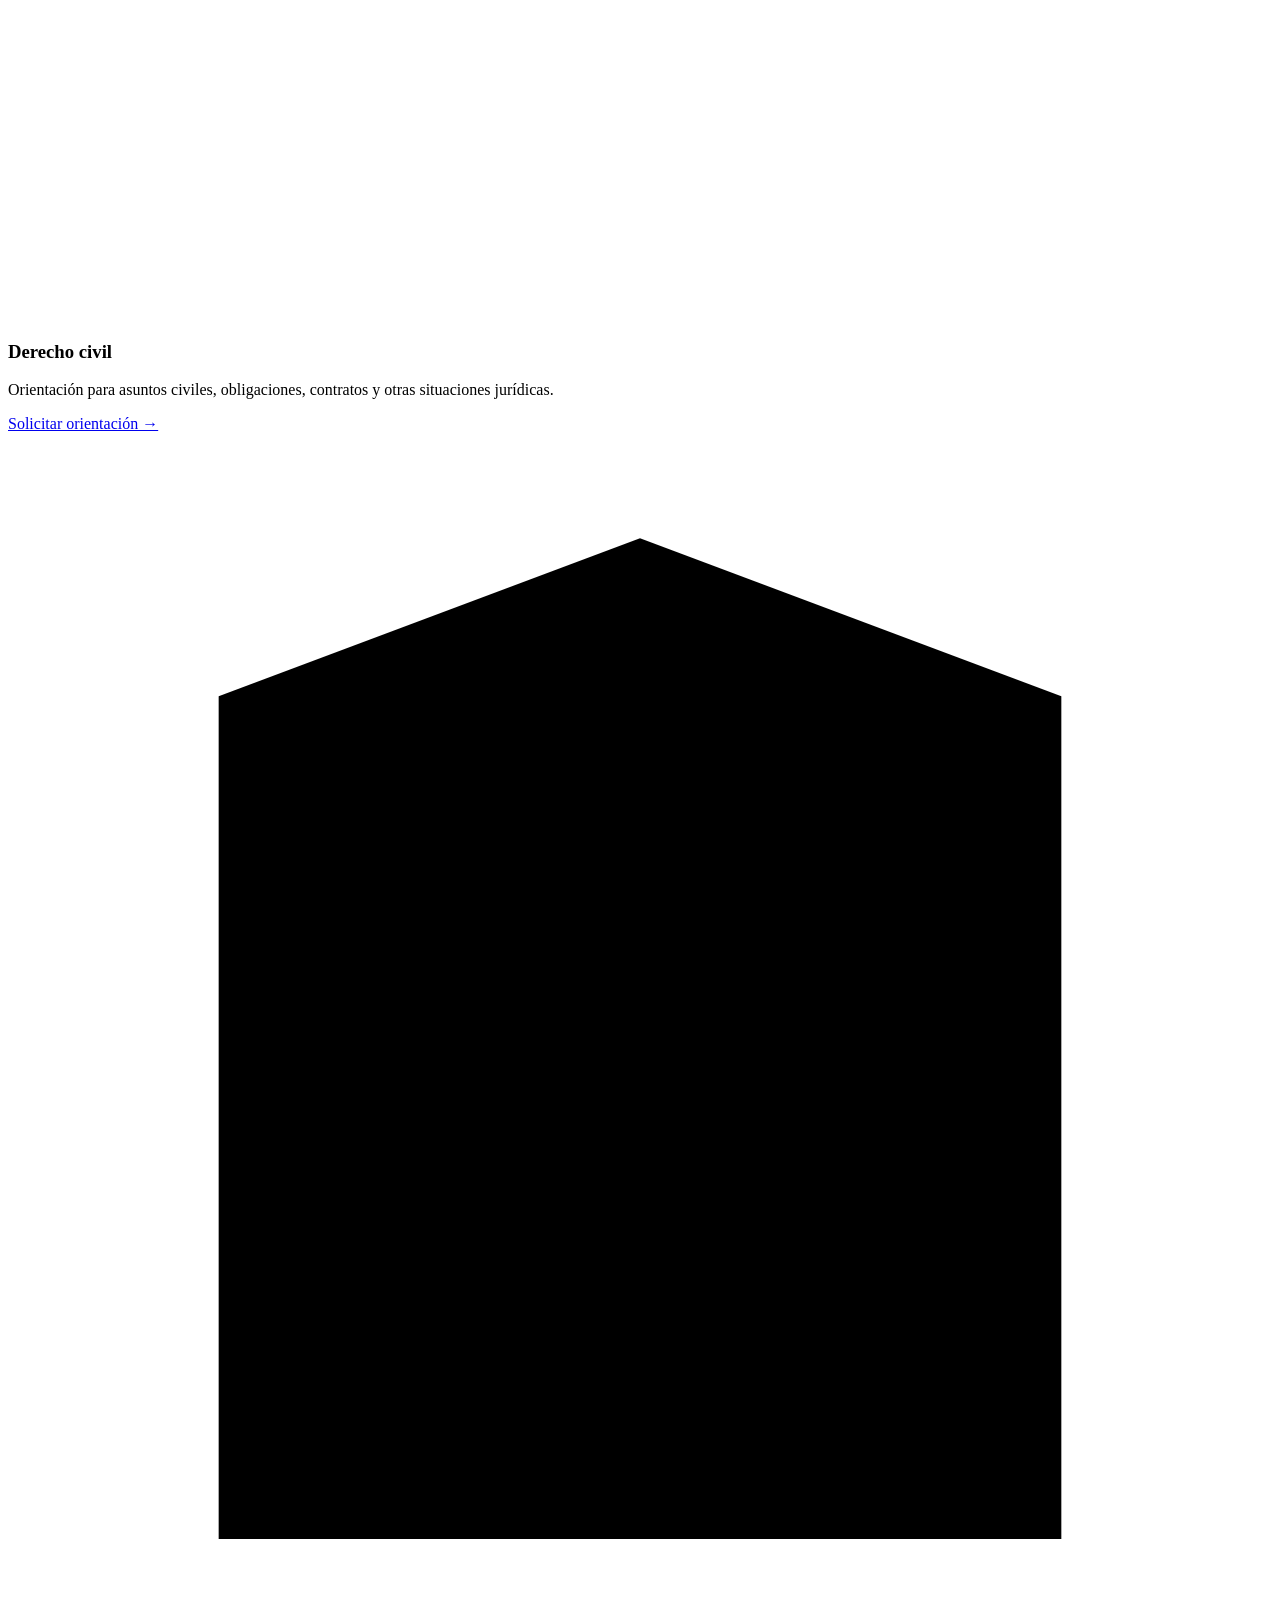
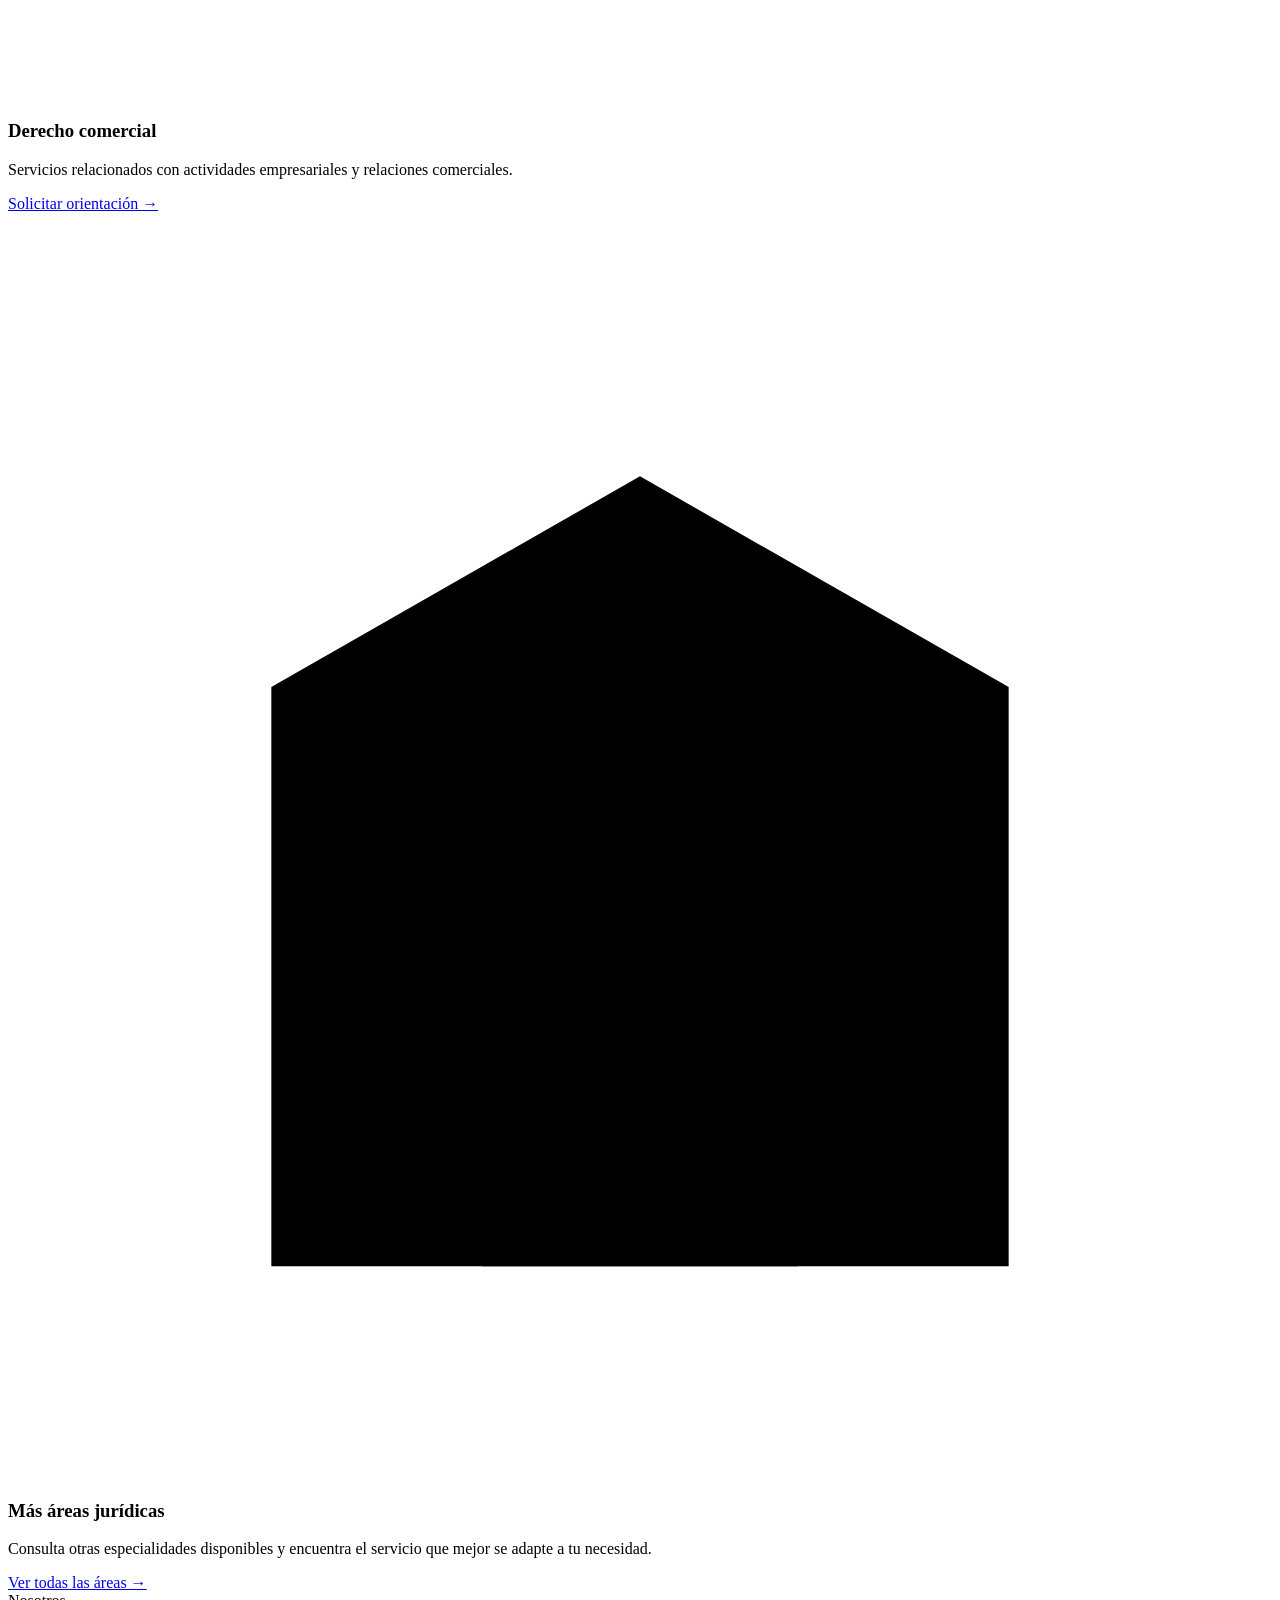
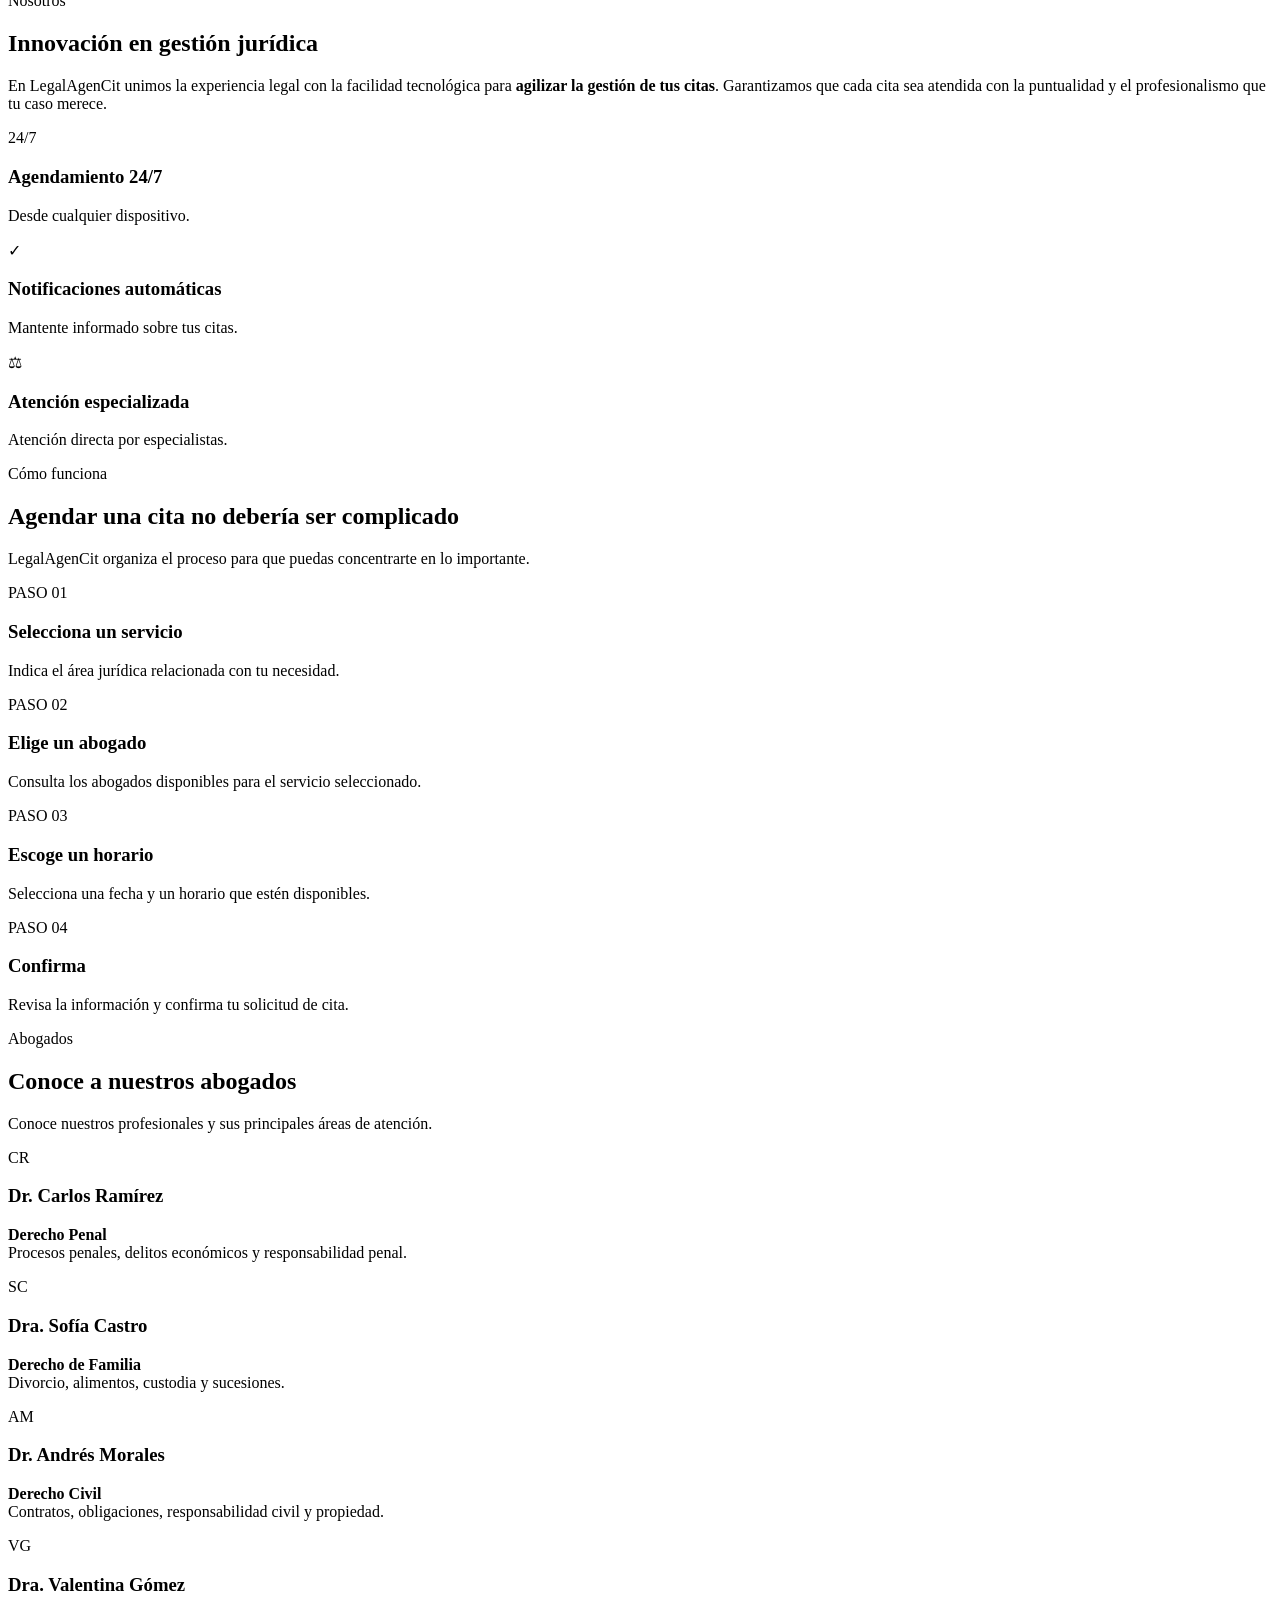
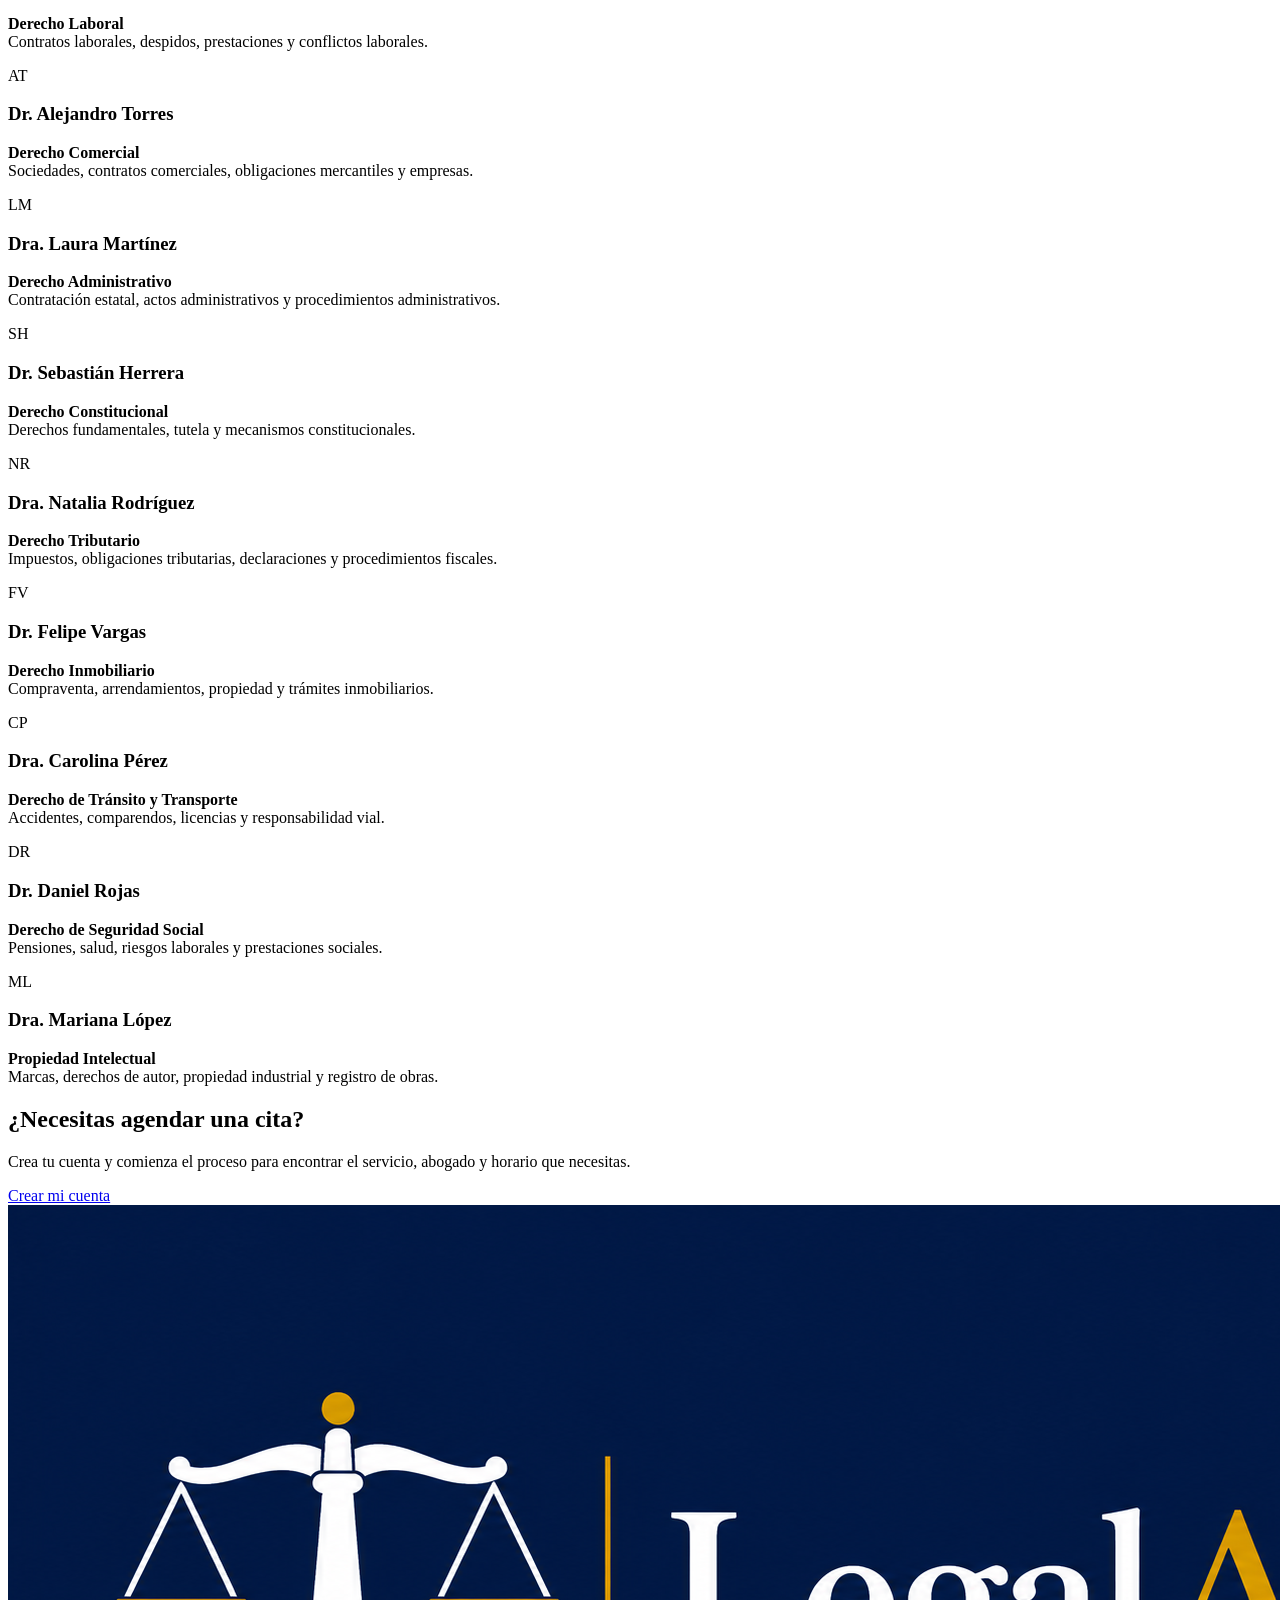
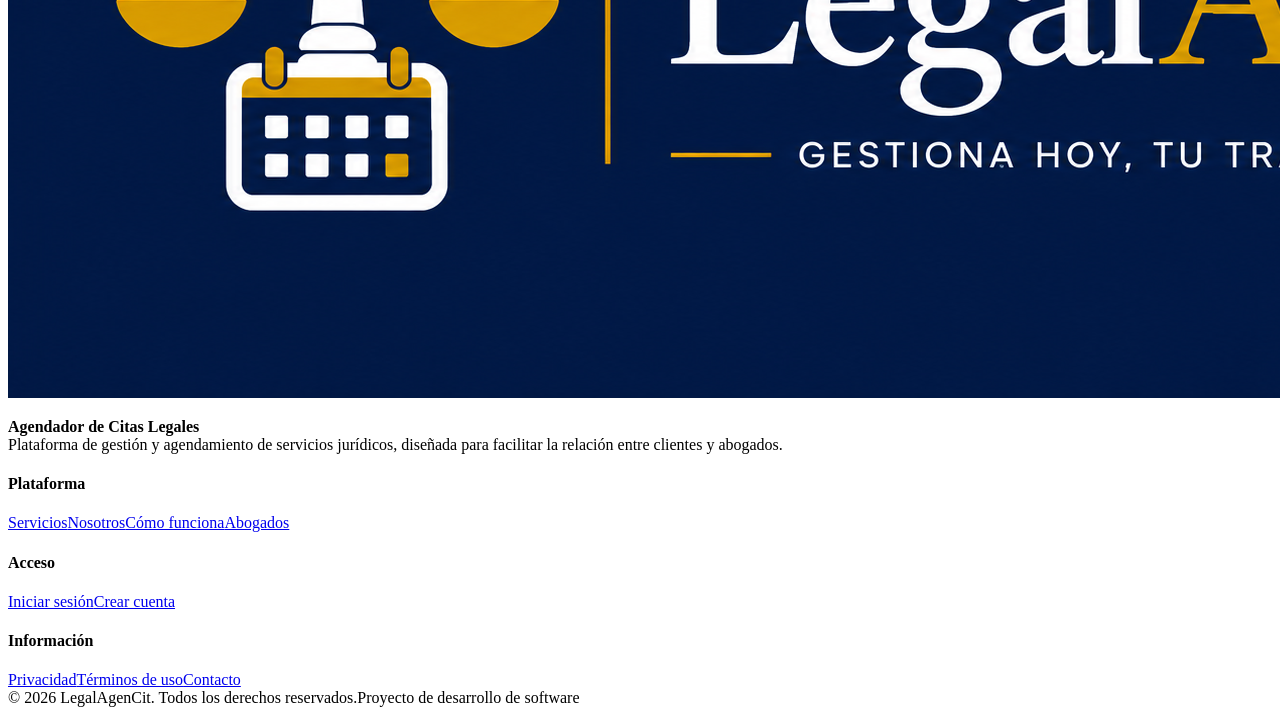
==== commit 049bb647: "Restaurar y corregir navegación y desplazamiento del index" ====
--- a/index.html
+++ b/index.html
@@ -9,13 +9,9 @@
     <link rel="stylesheet" href="assets/css/index.css">
 </head>
 <body>
-
 <header class="site-header">
     <div class="container navbar">
-        <a class="brand" href="index.html" aria-label="LegalAgenCit - Inicio">
-            <img class="brand-logo" src="assets/img/logo-horizontal.png" alt="LegalAgenCit">
-        </a>
-
+        <a class="brand" href="index.html" aria-label="LegalAgenCit - Inicio"><img class="brand-logo" src="assets/img/logo-horizontal.png" alt="LegalAgenCit"></a>
         <nav class="main-navigation" id="mainNavigation" aria-label="Navegación principal">
             <ul class="nav-links">
                 <li><a class="active" href="#inicio" aria-current="page">Inicio</a></li>
@@ -25,7 +21,6 @@
                 <li><a href="#profesionales">Abogados</a></li>
             </ul>
         </nav>
-
         <div class="nav-actions">
             <a class="btn btn-outline" href="login.html">Iniciar sesión</a>
             <a class="btn btn-primary" href="registro.html">Crear cuenta</a>
@@ -33,7 +28,6 @@
         </div>
     </div>
 </header>
-
 <main>
     <section class="hero" id="inicio">
         <div class="container hero-grid">
@@ -41,23 +35,11 @@
                 <div class="eyebrow">Servicios jurídicos digitales</div>
                 <h1>Agenda tu cita jurídica de forma <span>simple y segura.</span></h1>
                 <p>Encuentra el servicio jurídico que necesitas, conoce a nuestros abogados y selecciona un horario disponible sin llamadas ni procesos complicados.</p>
-
-                <div class="hero-actions">
-                    <a class="btn btn-primary" href="registro.html">Agendar una cita</a>
-                </div>
-
-                <div class="hero-note" aria-label="Características principales">
-                    <span>✓ Horarios organizados</span>
-                    <span>✓ Confirmación de cita</span>
-                    <span>✓ Gestión desde tu cuenta</span>
-                </div>
+                <div class="hero-actions"><a class="btn btn-primary" href="registro.html">Agendar una cita</a></div>
+                <div class="hero-note" aria-label="Características principales"><span>✓ Horarios organizados</span><span>✓ Confirmación de cita</span><span>✓ Gestión desde tu cuenta</span></div>
             </div>
-
             <aside class="hero-card" aria-label="Pasos para agendar una cita">
-                <div class="hero-card-header">
-                    <span class="hero-card-title">¿Cómo agendar una cita?</span>
-                    <span class="status">Proceso sencillo</span>
-                </div>
+                <div class="hero-card-header"><span class="hero-card-title">¿Cómo agendar una cita?</span><span class="status">Proceso sencillo</span></div>
                 <div class="booking-preview">
                     <div class="booking-step"><span class="step-number">1</span><div><strong>Elige el servicio</strong><small>Selecciona el área jurídica que necesitas.</small></div></div>
                     <div class="booking-step"><span class="step-number">2</span><div><strong>Selecciona un abogado</strong><small>Consulta los abogados disponibles para ese servicio.</small></div></div>
@@ -67,97 +49,31 @@
             </aside>
         </div>
     </section>
-
     <section class="section" id="servicios">
         <div class="container">
-            <div class="section-heading">
-                <div class="eyebrow">Nuestros servicios</div>
-                <h2>Encuentra la orientación jurídica que necesitas</h2>
-                <p>Selecciona un área jurídica para conocer los servicios disponibles y posteriormente iniciar tu proceso de agendamiento.</p>
-            </div>
-
+            <div class="section-heading"><div class="eyebrow">Nuestros servicios</div><h2>Encuentra la orientación jurídica que necesitas</h2><p>Selecciona un área jurídica para conocer los servicios disponibles y posteriormente iniciar tu proceso de agendamiento.</p></div>
             <div class="services-grid">
-                <article class="service-card">
-                    <div class="service-icon"><svg viewBox="0 0 24 24" aria-hidden="true"><rect x="3" y="7" width="18" height="13" rx="2"/><path d="M9 7V5a2 2 0 0 1 2-2h2a2 2 0 0 1 2 2v2"/><path d="M3 12h18"/><path d="M10 12v2h4v-2"/></svg></div>
-                    <h3>Derecho laboral</h3>
-                    <p>Orientación sobre relaciones laborales, contratos, terminaciones y conflictos de trabajo.</p>
-                    <a class="text-link" href="registro.html">Solicitar orientación →</a>
-                </article>
-                <article class="service-card">
-                    <div class="service-icon"><svg viewBox="0 0 24 24" aria-hidden="true"><circle cx="9" cy="8" r="3"/><circle cx="17" cy="9" r="2.5"/><path d="M3.5 20c.5-4 2.4-6 5.5-6s5 2 5.5 6"/><path d="M14 15c2.8-.8 5.5 1 6.5 5"/></svg></div>
-                    <h3>Derecho de familia</h3>
-                    <p>Atención relacionada con asuntos familiares y procesos jurídicos de esta área.</p>
-                    <a class="text-link" href="registro.html">Solicitar orientación →</a>
-                </article>
-                <article class="service-card">
-                    <div class="service-icon"><svg viewBox="0 0 24 24" aria-hidden="true"><path d="M12 3l8 4v5c0 5-3.2 8-8 9-4.8-1-8-4-8-9V7l8-4z"/><path d="M9 12l2 2 4-4"/></svg></div>
-                    <h3>Derecho penal</h3>
-                    <p>Consulta inicial y orientación para situaciones relacionadas con el ámbito penal.</p>
-                    <a class="text-link" href="registro.html">Solicitar orientación →</a>
-                </article>
-                <article class="service-card">
-                    <div class="service-icon"><svg viewBox="0 0 24 24" aria-hidden="true"><path d="M12 3L4 7v2h16V7l-8-4z"/><path d="M6 10v8"/><path d="M10 10v8"/><path d="M14 10v8"/><path d="M18 10v8"/><path d="M4 20h16"/></svg></div>
-                    <h3>Derecho civil</h3>
-                    <p>Orientación para asuntos civiles, obligaciones, contratos y otras situaciones jurídicas.</p>
-                    <a class="text-link" href="registro.html">Solicitar orientación →</a>
-                </article>
-                <article class="service-card">
-                    <div class="service-icon"><svg viewBox="0 0 24 24" aria-hidden="true"><path d="M4 21V5l8-3 8 3v16"/><path d="M8 21v-6h8v6"/><path d="M8 8h2M14 8h2M8 11h2M14 11h2"/></svg></div>
-                    <h3>Derecho comercial</h3>
-                    <p>Servicios relacionados con actividades empresariales y relaciones comerciales.</p>
-                    <a class="text-link" href="registro.html">Solicitar orientación →</a>
-                </article>
-                <article class="service-card">
-                    <div class="service-icon"><svg viewBox="0 0 24 24" aria-hidden="true"><path d="M4 20h16"/><path d="M5 20V9l7-4 7 4v11"/><path d="M9 20v-5h6v5"/><path d="M8 10h8"/></svg></div>
-                    <h3>Más áreas jurídicas</h3>
-                    <p>Consulta otras especialidades disponibles y encuentra el servicio que mejor se adapte a tu necesidad.</p>
-                    <a class="text-link" href="registro.html">Ver todas las áreas →</a>
-                </article>
+                <article class="service-card"><div class="service-icon"><svg viewBox="0 0 24 24" aria-hidden="true"><rect x="3" y="7" width="18" height="13" rx="2"/><path d="M9 7V5a2 2 0 0 1 2-2h2a2 2 0 0 1 2 2v2"/><path d="M3 12h18"/><path d="M10 12v2h4v-2"/></svg></div><h3>Derecho laboral</h3><p>Orientación sobre relaciones laborales, contratos, terminaciones y conflictos de trabajo.</p><a class="text-link" href="registro.html">Solicitar orientación →</a></article>
+                <article class="service-card"><div class="service-icon"><svg viewBox="0 0 24 24" aria-hidden="true"><circle cx="9" cy="8" r="3"/><circle cx="17" cy="9" r="2.5"/><path d="M3.5 20c.5-4 2.4-6 5.5-6s5 2 5.5 6"/><path d="M14 15c2.8-.8 5.5 1 6.5 5"/></svg></div><h3>Derecho de familia</h3><p>Atención relacionada con asuntos familiares y procesos jurídicos de esta área.</p><a class="text-link" href="registro.html">Solicitar orientación →</a></article>
+                <article class="service-card"><div class="service-icon"><svg viewBox="0 0 24 24" aria-hidden="true"><path d="M12 3l8 4v5c0 5-3.2 8-8 9-4.8-1-8-4-8-9V7l8-4z"/><path d="M9 12l2 2 4-4"/></svg></div><h3>Derecho penal</h3><p>Consulta inicial y orientación para situaciones relacionadas con el ámbito penal.</p><a class="text-link" href="registro.html">Solicitar orientación →</a></article>
+                <article class="service-card"><div class="service-icon"><svg viewBox="0 0 24 24" aria-hidden="true"><path d="M12 3L4 7v2h16V7l-8-4z"/><path d="M6 10v8"/><path d="M10 10v8"/><path d="M14 10v8"/><path d="M18 10v8"/><path d="M4 20h16"/></svg></div><h3>Derecho civil</h3><p>Orientación para asuntos civiles, obligaciones, contratos y otras situaciones jurídicas.</p><a class="text-link" href="registro.html">Solicitar orientación →</a></article>
+                <article class="service-card"><div class="service-icon"><svg viewBox="0 0 24 24" aria-hidden="true"><path d="M4 21V5l8-3 8 3v16"/><path d="M8 21v-6h8v6"/><path d="M8 8h2M14 8h2M8 11h2M14 11h2"/></svg></div><h3>Derecho comercial</h3><p>Servicios relacionados con actividades empresariales y relaciones comerciales.</p><a class="text-link" href="registro.html">Solicitar orientación →</a></article>
+                <article class="service-card"><div class="service-icon"><svg viewBox="0 0 24 24" aria-hidden="true"><path d="M4 20h16"/><path d="M5 20V9l7-4 7 4v11"/><path d="M9 20v-5h6v5"/><path d="M8 10h8"/></svg></div><h3>Más áreas jurídicas</h3><p>Consulta otras especialidades disponibles y encuentra el servicio que mejor se adapte a tu necesidad.</p><a class="text-link" href="registro.html">Ver todas las áreas →</a></article>
             </div>
         </div>
     </section>
-
     <section class="section about-section" id="nosotros">
         <div class="container about-grid">
-            <div class="about-copy">
-                <div class="eyebrow">Nosotros</div>
-                <h2>Innovación en gestión jurídica</h2>
-                <p>En LegalAgenCit unimos la experiencia legal con la facilidad tecnológica para <strong>agilizar la gestión de tus citas</strong>. Garantizamos que cada cita sea atendida con la puntualidad y el profesionalismo que tu caso merece.</p>
-            </div>
-
+            <div class="about-copy"><div class="eyebrow">Nosotros</div><h2>Innovación en gestión jurídica</h2><p>En LegalAgenCit unimos la experiencia legal con la facilidad tecnológica para <strong>agilizar la gestión de tus citas</strong>. Garantizamos que cada cita sea atendida con la puntualidad y el profesionalismo que tu caso merece.</p></div>
             <div class="about-features" aria-label="Características de LegalAgenCit">
-                <article class="about-feature">
-                    <div class="about-feature-icon">24/7</div>
-                    <div>
-                        <h3>Agendamiento 24/7</h3>
-                        <p>Desde cualquier dispositivo.</p>
-                    </div>
-                </article>
-                <article class="about-feature">
-                    <div class="about-feature-icon">✓</div>
-                    <div>
-                        <h3>Notificaciones automáticas</h3>
-                        <p>Mantente informado sobre tus citas.</p>
-                    </div>
-                </article>
-                <article class="about-feature">
-                    <div class="about-feature-icon">⚖</div>
-                    <div>
-                        <h3>Atención especializada</h3>
-                        <p>Atención directa por especialistas.</p>
-                    </div>
-                </article>
+                <article class="about-feature"><div class="about-feature-icon">24/7</div><div><h3>Agendamiento 24/7</h3><p>Desde cualquier dispositivo.</p></div></article>
+                <article class="about-feature"><div class="about-feature-icon">✓</div><div><h3>Notificaciones automáticas</h3><p>Mantente informado sobre tus citas.</p></div></article>
+                <article class="about-feature"><div class="about-feature-icon">⚖</div><div><h3>Atención especializada</h3><p>Atención directa por especialistas.</p></div></article>
             </div>
         </div>
     </section>
-
     <section class="section section-soft" id="como-funciona">
-        <div class="container">
-            <div class="section-heading">
-                <div class="eyebrow">Cómo funciona</div>
-                <h2>Agendar una cita no debería ser complicado</h2>
-                <p>LegalAgenCit organiza el proceso para que puedas concentrarte en lo importante.</p>
-            </div>
+        <div class="container"><div class="section-heading"><div class="eyebrow">Cómo funciona</div><h2>Agendar una cita no debería ser complicado</h2><p>LegalAgenCit organiza el proceso para que puedas concentrarte en lo importante.</p></div>
             <div class="steps-grid">
                 <article class="process-step"><span class="process-number">PASO 01</span><h3>Selecciona un servicio</h3><p>Indica el área jurídica relacionada con tu necesidad.</p></article>
                 <article class="process-step"><span class="process-number">PASO 02</span><h3>Elige un abogado</h3><p>Consulta los abogados disponibles para el servicio seleccionado.</p></article>
@@ -166,14 +82,8 @@
             </div>
         </div>
     </section>
-
     <section class="section" id="profesionales">
-        <div class="container">
-            <div class="section-heading">
-                <div class="eyebrow">Abogados</div>
-                <h2>Conoce a nuestros abogados</h2>
-                <p>Conoce nuestros profesionales y sus principales áreas de atención.</p>
-            </div>
+        <div class="container"><div class="section-heading"><div class="eyebrow">Abogados</div><h2>Conoce a nuestros abogados</h2><p>Conoce nuestros profesionales y sus principales áreas de atención.</p></div>
             <div class="professional-grid">
                 <article class="professional-card"><div class="avatar">CR</div><div><h3>Dr. Carlos Ramírez</h3><p><strong>Derecho Penal</strong><br>Procesos penales, delitos económicos y responsabilidad penal.</p></div></article>
                 <article class="professional-card"><div class="avatar">SC</div><div><h3>Dra. Sofía Castro</h3><p><strong>Derecho de Familia</strong><br>Divorcio, alimentos, custodia y sucesiones.</p></div></article>
@@ -190,101 +100,74 @@
             </div>
         </div>
     </section>
-
-    <section class="cta">
-        <div class="container">
-            <div class="cta-box">
-                <div>
-                    <h2>¿Necesitas agendar una cita?</h2>
-                    <p>Crea tu cuenta y comienza el proceso para encontrar el servicio, abogado y horario que necesitas.</p>
-                </div>
-                <a class="btn btn-gold" href="registro.html">Crear mi cuenta</a>
-            </div>
-        </div>
-    </section>
+    <section class="cta"><div class="container"><div class="cta-box"><div><h2>¿Necesitas agendar una cita?</h2><p>Crea tu cuenta y comienza el proceso para encontrar el servicio, abogado y horario que necesitas.</p></div><a class="btn btn-gold" href="registro.html">Crear mi cuenta</a></div></div></section>
 </main>
-
 <footer class="footer">
     <div class="container">
         <div class="footer-grid">
-            <div>
-                <img class="footer-logo" src="assets/img/logo-fondo-oscuro.png" alt="LegalAgenCit">
-                <p class="footer-brand-description"><strong>Agendador de Citas Legales</strong><br>Plataforma de gestión y agendamiento de servicios jurídicos, diseñada para facilitar la relación entre clientes y abogados.</p>
-            </div>
-            <div>
-                <h4>Plataforma</h4>
-                <div class="footer-links">
-                    <a href="#servicios">Servicios</a>
-                    <a href="#nosotros">Nosotros</a>
-                    <a href="#como-funciona">Cómo funciona</a>
-                    <a href="#profesionales">Abogados</a>
-                </div>
-            </div>
-            <div>
-                <h4>Acceso</h4>
-                <div class="footer-links">
-                    <a href="login.html">Iniciar sesión</a>
-                    <a href="registro.html">Crear cuenta</a>
-                </div>
-            </div>
-            <div>
-                <h4>Información</h4>
-                <div class="footer-links">
-                    <a href="#">Privacidad</a>
-                    <a href="#">Términos de uso</a>
-                    <a href="#">Contacto</a>
-                </div>
-            </div>
+            <div><img class="footer-logo" src="assets/img/logo-fondo-oscuro.png" alt="LegalAgenCit"><p class="footer-brand-description"><strong>Agendador de Citas Legales</strong><br>Plataforma de gestión y agendamiento de servicios jurídicos, diseñada para facilitar la relación entre clientes y abogados.</p></div>
+            <div><h4>Plataforma</h4><div class="footer-links"><a href="#servicios">Servicios</a><a href="#nosotros">Nosotros</a><a href="#como-funciona">Cómo funciona</a><a href="#profesionales">Abogados</a></div></div>
+            <div><h4>Acceso</h4><div class="footer-links"><a href="login.html">Iniciar sesión</a><a href="registro.html">Crear cuenta</a></div></div>
+            <div><h4>Información</h4><div class="footer-links"><a href="#">Privacidad</a><a href="#">Términos de uso</a><a href="#">Contacto</a></div></div>
         </div>
-        <div class="footer-bottom">
-            <span>© 2026 LegalAgenCit. Todos los derechos reservados.</span>
-            <span>Proyecto de desarrollo de software</span>
-        </div>
+        <div class="footer-bottom"><span>© 2026 LegalAgenCit. Todos los derechos reservados.</span><span>Proyecto de desarrollo de software</span></div>
     </div>
 </footer>
-
 <script>
 const mobileToggle = document.querySelector(".mobile-toggle");
 const mainNavigation = document.getElementById("mainNavigation");
 const navigationLinks = document.querySelectorAll(".nav-links a");
 const pageSections = document.querySelectorAll("main section[id]");
+const header = document.querySelector(".site-header");
+let clickLock = false;
+let clickLockTimer;
 
 function setActiveNavigation(sectionId) {
     navigationLinks.forEach(link => {
         const isActive = link.getAttribute("href") === `#${sectionId}`;
         link.classList.toggle("active", isActive);
-        if (isActive) {
-            link.setAttribute("aria-current", "page");
-        } else {
-            link.removeAttribute("aria-current");
-        }
+        if (isActive) link.setAttribute("aria-current", "page");
+        else link.removeAttribute("aria-current");
     });
 }
 
+function scrollToSection(target) {
+    const headerHeight = header ? header.offsetHeight : 68;
+    const top = target.getBoundingClientRect().top + window.scrollY - headerHeight - 14;
+    window.scrollTo({ top: Math.max(0, top), behavior: "smooth" });
+}
+
 navigationLinks.forEach(link => {
-    link.addEventListener("click", function () {
+    link.addEventListener("click", function (event) {
         const targetId = this.getAttribute("href").substring(1);
+        const target = document.getElementById(targetId);
+        if (!target) return;
+        event.preventDefault();
         setActiveNavigation(targetId);
+        clickLock = true;
+        clearTimeout(clickLockTimer);
+        scrollToSection(target);
+        clickLockTimer = setTimeout(() => { clickLock = false; }, 900);
+        history.replaceState(null, "", `#${targetId}`);
     });
 });
 
 if (pageSections.length) {
     const sectionObserver = new IntersectionObserver((entries) => {
-        const visibleSections = entries
-            .filter(entry => entry.isIntersecting)
-            .sort((a, b) => b.intersectionRatio - a.intersectionRatio);
-
-        if (visibleSections.length) {
-            setActiveNavigation(visibleSections[0].target.id);
-        }
+        if (clickLock) return;
+        const visibleSections = entries.filter(entry => entry.isIntersecting).sort((a, b) => b.intersectionRatio - a.intersectionRatio);
+        if (visibleSections.length) setActiveNavigation(visibleSections[0].target.id);
     }, {
         root: null,
-        rootMargin: "-25% 0px -55% 0px",
+        rootMargin: "-82px 0px -55% 0px",
         threshold: [0.1, 0.25, 0.5]
     });
-
     pageSections.forEach(section => sectionObserver.observe(section));
 }
+
+window.addEventListener("scroll", () => {
+    if (window.scrollY < 80 && !clickLock) setActiveNavigation("inicio");
+}, { passive: true });
 
 if (mobileToggle && mainNavigation) {
     mobileToggle.addEventListener("click", function () {
@@ -293,7 +176,6 @@
         this.setAttribute("aria-label", expanded ? "Abrir menú" : "Cerrar menú");
         mainNavigation.classList.toggle("mobile-open", !expanded);
     });
-
     mainNavigation.querySelectorAll("a").forEach(link => {
         link.addEventListener("click", function () {
             mobileToggle.setAttribute("aria-expanded", "false");
@@ -303,6 +185,5 @@
     });
 }
 </script>
-
 </body>
-</html>+</html>
--- a/assets/css/index.css
+++ b/assets/css/index.css
@@ -1,197 +1 @@
-:root {
-    --bg-main: #0b1322;
-    --bg-header: #070e1a;
-    --bg-soft: #101b2c;
-    --bg-card: #182235;
-    --bg-card-hover: #1d2a40;
-    --border: #293952;
-    --blue: #123a63;
-    --blue-dark: #0b2947;
-    --blue-selected: #234a98;
-    --interactive-hover: #a5b2dd;
-    --text: #f4f6fa;
-    --text-soft: #aeb9c9;
-    --text-muted: #8794a7;
-    --gold: #d9b21f;
-    --white: #ffffff;
-}
-
-* { box-sizing: border-box; }
-html { scroll-behavior: smooth; }
-body { margin: 0; min-height: 100vh; font-family: "Segoe UI", Arial, Helvetica, sans-serif; background: var(--bg-main); color: var(--text); font-size: 15px; line-height: 1.5; }
-img { display: block; max-width: 100%; }
-a { color: inherit; text-decoration: none; }
-button { font: inherit; cursor: pointer; }
-
-.container { width: min(100% - 56px, 1280px); margin: 0 auto; }
-
-/* ================================================================
-   BOTONES
-================================================================ */
-.btn { min-height: 43px; padding: 0 17px; display: inline-flex; align-items: center; justify-content: center; border: 1px solid transparent; border-radius: 8px; font-size: 13px; font-weight: 800; white-space: nowrap; transition: background-color .18s ease, border-color .18s ease, color .18s ease, transform .18s ease, box-shadow .18s ease; }
-.btn:hover { transform: translateY(-1px); }
-.btn-primary { background: var(--white); border-color: #dce5ef; color: var(--blue-dark); box-shadow: 0 4px 12px rgba(0,0,0,.12); }
-.btn-primary:hover { background: var(--interactive-hover); border-color: var(--blue-selected); color: var(--blue-dark); }
-.btn-outline { background: transparent; border-color: #40516b; color: #edf2f8; }
-.btn-outline:hover { background: var(--interactive-hover); border-color: var(--blue-selected); color: var(--blue-dark); }
-.btn-gold { background: var(--gold); border-color: var(--gold); color: #171b21; }
-.btn-gold:hover { background: #efd34d; border-color: #efd34d; color: #171b21; }
-
-/* ================================================================
-   HEADER
-================================================================ */
-.site-header { position: sticky; top: 0; z-index: 100; background: rgba(7,14,26,.98); border-bottom: 1px solid #202d42; }
-.navbar { min-height: 68px; display: grid; grid-template-columns: 1fr auto 1fr; align-items: center; gap: 24px; }
-.brand { justify-self: start; display: inline-flex; align-items: center; padding: 5px 9px; background: var(--white); border: 1px solid var(--white); border-radius: 7px; box-shadow: 0 4px 12px rgba(0,0,0,.15); }
-.brand-logo { width: auto; height: 38px; max-width: 225px; object-fit: contain; }
-.main-navigation { display: flex; align-items: center; justify-content: center; }
-.nav-links { margin: 0; padding: 0; display: flex; align-items: center; gap: 7px; list-style: none; }
-.nav-links a { display: inline-flex; align-items: center; justify-content: center; min-height: 37px; padding: 0 13px; border: 1px solid transparent; border-radius: 7px; color: #aeb8c8; font-size: 13px; font-weight: 700; transition: background-color .18s ease, border-color .18s ease, color .18s ease; }
-.nav-links a:hover { background: var(--interactive-hover); border-color: var(--blue-selected); color: var(--blue-dark); }
-.nav-links a.active { background: #162c4a; border-color: #31558b; color: #fff; box-shadow: inset 0 0 0 1px rgba(255,255,255,.03); }
-.nav-actions { justify-self: end; display: flex; align-items: center; gap: 8px; }
-.mobile-toggle { display: none; width: 41px; height: 41px; border: 1px solid #40516b; border-radius: 8px; background: transparent; color: #fff; font-size: 20px; }
-.mobile-toggle:hover { background: var(--interactive-hover); border-color: var(--blue-selected); color: var(--blue-dark); }
-
-/* ================================================================
-   HERO
-================================================================ */
-.hero { padding: 54px 0 48px; border-bottom: 1px solid #18263a; background: radial-gradient(circle at 78% 40%, rgba(35,74,152,.14), transparent 34%), var(--bg-main); }
-.hero-grid { min-height: 440px; display: grid; grid-template-columns: minmax(0,1.18fr) minmax(390px,.82fr); align-items: center; gap: 58px; }
-.hero-content { max-width: 690px; }
-.eyebrow { display: inline-block; margin-bottom: 9px; color: var(--gold); font-size: 11px; font-weight: 800; letter-spacing: .7px; text-transform: uppercase; }
-.hero h1 { max-width: 720px; margin: 0; color: #f7f9fc; font-size: clamp(38px,4vw,52px); line-height: 1.08; letter-spacing: -1.5px; }
-.hero h1 span { color: #aebfe8; }
-.hero-content > p { max-width: 650px; margin: 17px 0 0; color: var(--text-soft); font-size: 15px; line-height: 1.65; }
-.hero-actions { margin-top: 24px; display: flex; align-items: center; gap: 10px; flex-wrap: wrap; }
-.hero-note { margin-top: 21px; display: flex; flex-wrap: wrap; gap: 8px 18px; color: #aeb9c9; font-size: 11.5px; }
-.hero-card { width: 100%; max-width: 470px; justify-self: end; padding: 23px; background: linear-gradient(145deg,#18263b,#121e31); border: 1px solid #2e405b; border-radius: 15px; box-shadow: 0 18px 45px rgba(0,0,0,.22); }
-.hero-card-header { display: flex; align-items: center; justify-content: space-between; gap: 12px; padding-bottom: 16px; border-bottom: 1px solid #29374d; }
-.hero-card-title { color: #fff; font-size: 15px; font-weight: 800; }
-.status { padding: 5px 8px; border: 1px solid #31558b; border-radius: 6px; background: #162c4a; color: #cbd8ed; font-size: 9.5px; font-weight: 800; white-space: nowrap; }
-.booking-preview { margin-top: 5px; }
-.booking-step { min-height: 76px; padding: 13px 4px; display: flex; align-items: center; gap: 13px; border-bottom: 1px solid #29374d; }
-.booking-step:last-child { border-bottom: 0; }
-.step-number { width: 30px; height: 30px; min-width: 30px; display: flex; align-items: center; justify-content: center; border-radius: 8px; background: var(--blue); color: #fff; font-size: 11px; font-weight: 800; }
-.booking-step strong, .booking-step small { display: block; }
-.booking-step strong { color: #f3f6fa; font-size: 12.5px; }
-.booking-step small { margin-top: 3px; color: #99a8bb; font-size: 10.5px; line-height: 1.4; }
-
-/* ================================================================
-   SECCIONES
-================================================================ */
-.section { padding: 56px 0; }
-.section-soft { background: #0e1929; border-top: 1px solid #18263a; border-bottom: 1px solid #18263a; }
-.section-heading { max-width: 700px; margin-bottom: 27px; }
-.section-heading h2 { margin: 0; color: #f5f7fa; font-size: 28px; line-height: 1.18; letter-spacing: -.6px; }
-.section-heading p { max-width: 670px; margin: 9px 0 0; color: var(--text-soft); font-size: 13.5px; line-height: 1.55; }
-
-/* ================================================================
-   SERVICIOS
-================================================================ */
-.services-grid { display: grid; grid-template-columns: repeat(3,minmax(0,1fr)); gap: 13px; }
-.service-card { min-height: 188px; padding: 19px; display: flex; flex-direction: column; align-items: flex-start; background: var(--bg-card); border: 1px solid var(--border); border-radius: 12px; }
-.service-icon { width: 34px; height: 34px; margin-bottom: 12px; display: flex; align-items: center; justify-content: center; border-radius: 8px; background: var(--blue); }
-.service-icon svg { width: 18px; height: 18px; fill: none; stroke: #fff; stroke-width: 1.7; stroke-linecap: round; stroke-linejoin: round; }
-.service-card h3 { margin: 0 0 5px; color: #f2f5f9; font-size: 14px; line-height: 1.25; }
-.service-card p { margin: 0; color: #9eacbd; font-size: 11.5px; line-height: 1.45; }
-.text-link { margin-top: auto; padding-top: 12px; color: #b9c9e8; font-size: 11px; font-weight: 800; transition: color .18s ease, background-color .18s ease, border-color .18s ease; }
-.text-link:hover { color: var(--interactive-hover); }
-
-/* ================================================================
-   CÓMO FUNCIONA - SOLO INFORMATIVO
-================================================================ */
-.steps-grid { display: grid; grid-template-columns: repeat(4,minmax(0,1fr)); gap: 13px; }
-.process-step { min-height: 145px; padding: 18px; background: #152238; border: 1px solid var(--border); border-radius: 12px; }
-.process-number { display: block; margin-bottom: 13px; color: var(--gold); font-size: 10px; font-weight: 800; letter-spacing: .7px; }
-.process-step h3 { margin: 0 0 6px; color: #fff; font-size: 14px; }
-.process-step p { margin: 0; color: #a5b2c3; font-size: 11.5px; line-height: 1.5; }
-
-/* ================================================================
-   PROFESIONALES - SOLO INFORMATIVO
-================================================================ */
-.professional-grid { display: grid; grid-template-columns: repeat(3,minmax(0,1fr)); gap: 13px; }
-.professional-card { min-height: 0; padding: 15px 17px; display: flex; align-items: flex-start; gap: 13px; background: var(--bg-card); border: 1px solid var(--border); border-radius: 12px; }
-.avatar { width: 43px; height: 43px; min-width: 43px; display: flex; align-items: center; justify-content: center; border-radius: 50%; background: var(--blue); color: #fff; font-size: 11px; font-weight: 800; }
-.professional-card h3 { margin: 1px 0 5px; color: #f3f6fa; font-size: 13px; }
-.professional-card p { margin: 0; color: #9eacbd; font-size: 10.8px; line-height: 1.4; }
-.professional-card p strong { color: #dbe3ee; font-size: 10.8px; }
-
-/* ================================================================
-   CTA
-================================================================ */
-.cta { padding: 36px 0; }
-.cta-box { min-height: 126px; padding: 24px 28px; display: flex; align-items: center; justify-content: space-between; gap: 24px; background: linear-gradient(135deg,#142944,#1b3355); border: 1px solid #315174; border-radius: 14px; }
-.cta-box h2 { margin: 0; color: #fff; font-size: 22px; letter-spacing: -.3px; }
-.cta-box p { max-width: 700px; margin: 7px 0 0; color: #b6c3d5; font-size: 12px; }
-
-/* ================================================================
-   FOOTER
-================================================================ */
-.footer { background: var(--bg-header); border-top: 1px solid #18263a; }
-.footer-grid { padding: 36px 0 28px; display: grid; grid-template-columns: 2fr repeat(3,1fr); gap: 35px; }
-.footer-logo { width: auto; height: 43px; max-width: 225px; margin-bottom: 12px; }
-.footer-brand-description { max-width: 390px; margin: 0; color: #8997a9; font-size: 11px; line-height: 1.55; }
-.footer-brand-description strong { color: #c5d0df; font-size: 11.5px; }
-.footer h4 { margin: 2px 0 10px; color: #f0f3f7; font-size: 12px; }
-.footer-links { display: flex; flex-direction: column; align-items: flex-start; gap: 7px; }
-.footer-links a { color: #929fb0; font-size: 10.8px; transition: color .18s ease, background-color .18s ease; }
-.footer-links a:hover { color: var(--interactive-hover); }
-.footer-bottom { min-height: 48px; padding: 12px 0; display: flex; align-items: center; justify-content: space-between; gap: 15px; border-top: 1px solid #1c2a3e; }
-.footer-bottom span { color: #718094; font-size: 10px; }
-
-/* ================================================================
-   TABLET
-================================================================ */
-@media (max-width: 1050px) {
-    .hero-grid { grid-template-columns: minmax(0,1fr) minmax(330px,.78fr); gap: 32px; }
-    .services-grid, .professional-grid { grid-template-columns: repeat(2,minmax(0,1fr)); }
-    .steps-grid { grid-template-columns: repeat(2,minmax(0,1fr)); }
-}
-
-@media (max-width: 820px) {
-    .container { width: min(100% - 40px,700px); }
-    .navbar { min-height: 64px; grid-template-columns: 1fr auto; }
-    .main-navigation { display: none; grid-column: 1 / -1; padding: 7px 0 10px; }
-    .main-navigation.mobile-open { display: flex; }
-    .nav-links { width: 100%; flex-wrap: wrap; justify-content: center; }
-    .mobile-toggle { display: block; }
-    .nav-actions .btn { display: none; }
-    .hero { padding: 42px 0; }
-    .hero-grid { min-height: 0; grid-template-columns: 1fr; }
-    .hero-content { max-width: none; }
-    .hero-card { max-width: none; justify-self: stretch; }
-    .footer-grid { grid-template-columns: 2fr 1fr 1fr; }
-    .footer-grid > div:last-child { grid-column: 2 / 4; }
-}
-
-/* ================================================================
-   MÓVIL
-================================================================ */
-@media (max-width: 600px) {
-    .container { width: min(100% - 32px,520px); }
-    .brand-logo { height: 34px; max-width: 195px; }
-    .hero { padding: 34px 0; }
-    .hero h1 { font-size: 34px; letter-spacing: -1px; }
-    .hero-content > p { font-size: 14px; }
-    .hero-actions { align-items: stretch; flex-direction: column; }
-    .hero-actions .btn { width: 100%; }
-    .hero-note { flex-direction: column; gap: 6px; }
-    .hero-card { padding: 18px; }
-    .section { padding: 42px 0; }
-    .section-heading h2 { font-size: 25px; }
-    .services-grid, .steps-grid, .professional-grid { grid-template-columns: 1fr; }
-    .service-card, .process-step, .professional-card { min-height: 0; }
-    .cta { padding: 28px 0; }
-    .cta-box { align-items: flex-start; flex-direction: column; padding: 22px; }
-    .footer-grid { grid-template-columns: 1fr 1fr; gap: 27px 20px; }
-    .footer-grid > div:first-child { grid-column: 1 / -1; }
-    .footer-grid > div:last-child { grid-column: auto; }
-    .footer-bottom { align-items: flex-start; flex-direction: column; }
-}
-
-@media (max-width: 420px) {
-    .nav-links a { padding: 0 9px; font-size: 11.5px; }
-    .hero h1 { font-size: 31px; }
-    .hero-card-header { align-items: flex-start; flex-direction: column; }
-}+/* correction */
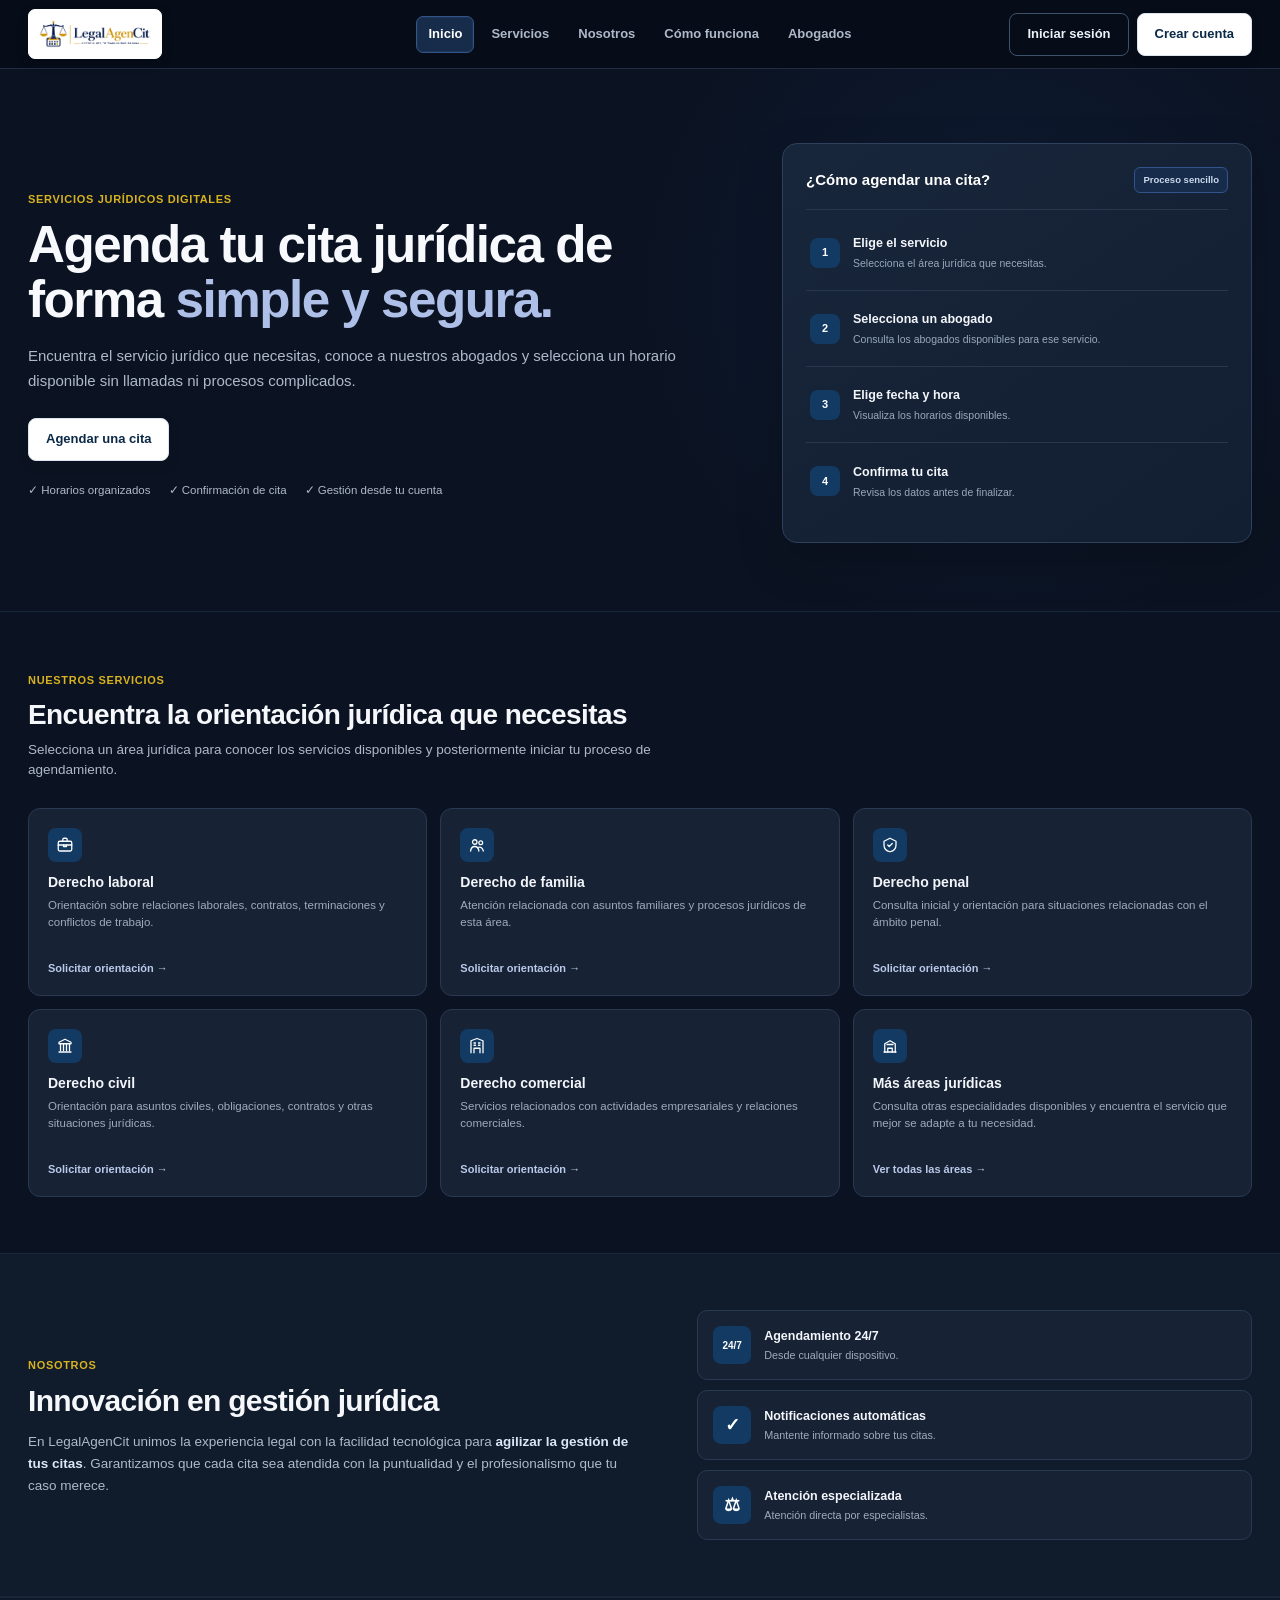
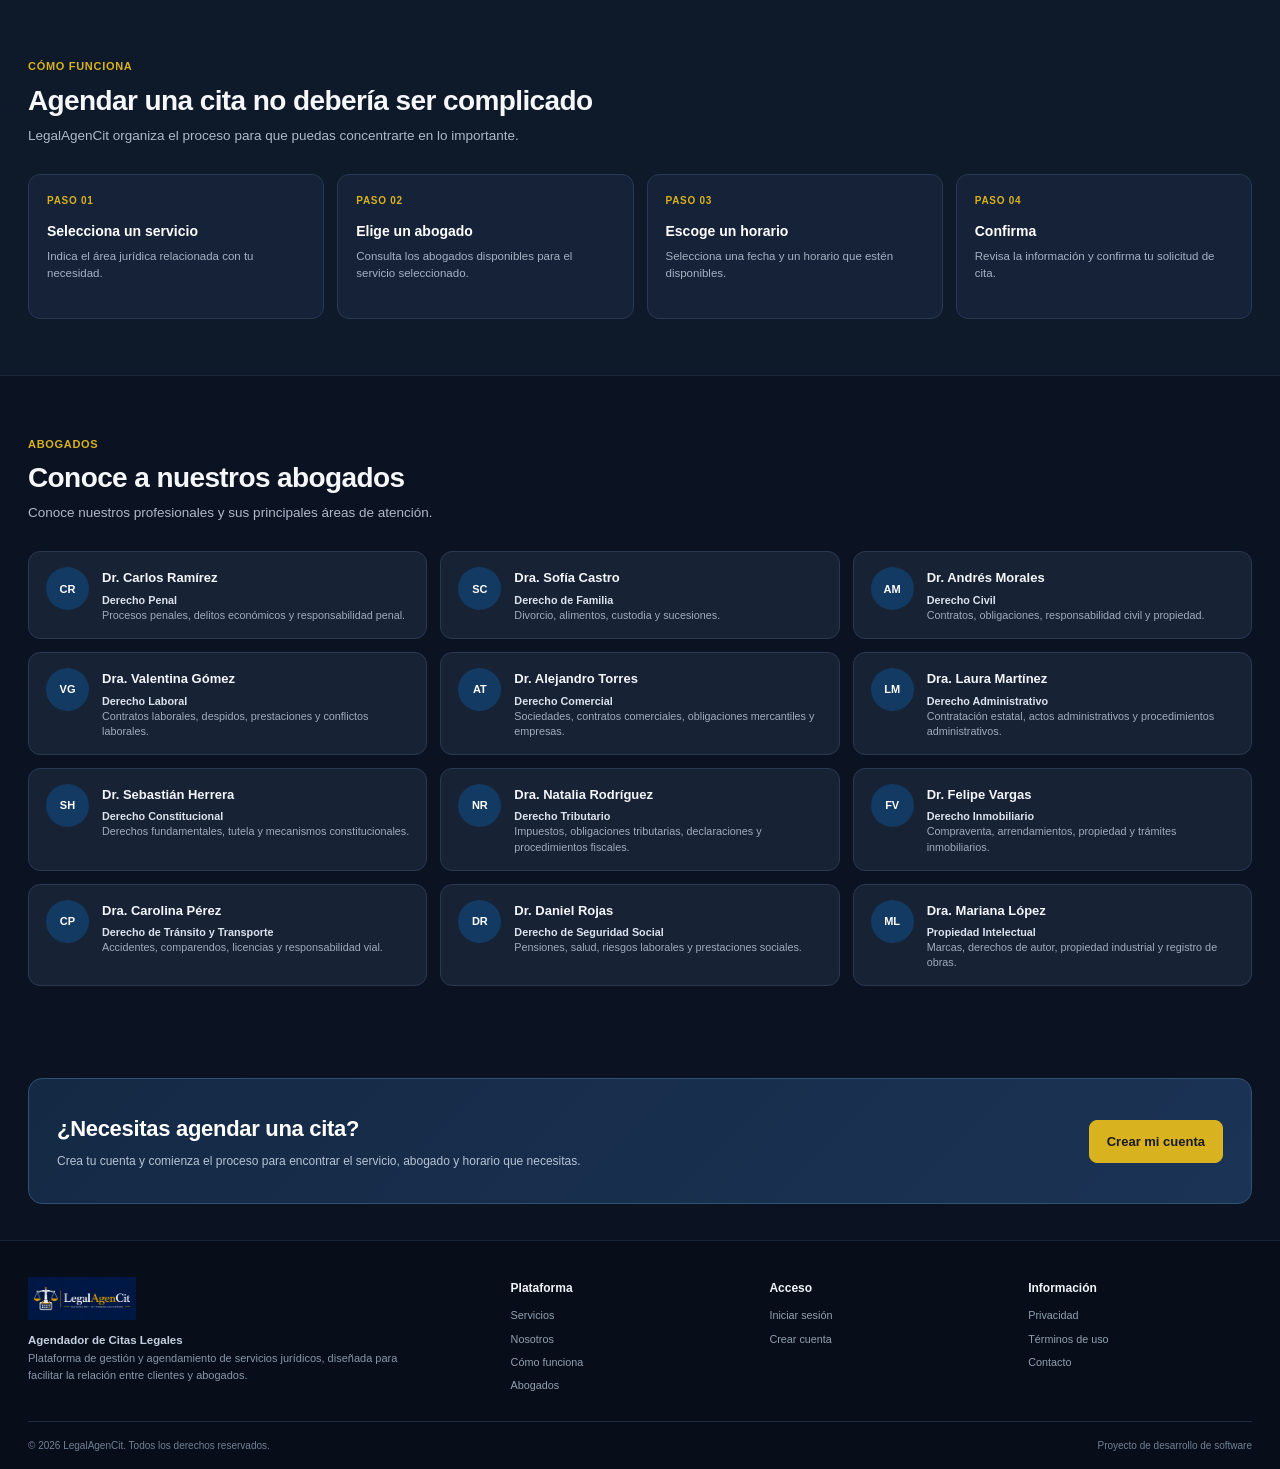
==== commit 140b4de7: "Restaurar index.html y corregir navegación y desplazamiento" ====
--- a/index.html
+++ b/index.html
@@ -12,178 +12,41 @@
 <header class="site-header">
     <div class="container navbar">
         <a class="brand" href="index.html" aria-label="LegalAgenCit - Inicio"><img class="brand-logo" src="assets/img/logo-horizontal.png" alt="LegalAgenCit"></a>
-        <nav class="main-navigation" id="mainNavigation" aria-label="Navegación principal">
-            <ul class="nav-links">
-                <li><a class="active" href="#inicio" aria-current="page">Inicio</a></li>
-                <li><a href="#servicios">Servicios</a></li>
-                <li><a href="#nosotros">Nosotros</a></li>
-                <li><a href="#como-funciona">Cómo funciona</a></li>
-                <li><a href="#profesionales">Abogados</a></li>
-            </ul>
-        </nav>
-        <div class="nav-actions">
-            <a class="btn btn-outline" href="login.html">Iniciar sesión</a>
-            <a class="btn btn-primary" href="registro.html">Crear cuenta</a>
-            <button class="mobile-toggle" type="button" aria-label="Abrir menú" aria-expanded="false" aria-controls="mainNavigation">☰</button>
-        </div>
+        <nav class="main-navigation" id="mainNavigation" aria-label="Navegación principal"><ul class="nav-links">
+            <li><a class="active" href="#inicio" aria-current="page">Inicio</a></li><li><a href="#servicios">Servicios</a></li><li><a href="#nosotros">Nosotros</a></li><li><a href="#como-funciona">Cómo funciona</a></li><li><a href="#profesionales">Abogados</a></li>
+        </ul></nav>
+        <div class="nav-actions"><a class="btn btn-outline" href="login.html">Iniciar sesión</a><a class="btn btn-primary" href="registro.html">Crear cuenta</a><button class="mobile-toggle" type="button" aria-label="Abrir menú" aria-expanded="false" aria-controls="mainNavigation">☰</button></div>
     </div>
 </header>
 <main>
-    <section class="hero" id="inicio">
-        <div class="container hero-grid">
-            <div class="hero-content">
-                <div class="eyebrow">Servicios jurídicos digitales</div>
-                <h1>Agenda tu cita jurídica de forma <span>simple y segura.</span></h1>
-                <p>Encuentra el servicio jurídico que necesitas, conoce a nuestros abogados y selecciona un horario disponible sin llamadas ni procesos complicados.</p>
-                <div class="hero-actions"><a class="btn btn-primary" href="registro.html">Agendar una cita</a></div>
-                <div class="hero-note" aria-label="Características principales"><span>✓ Horarios organizados</span><span>✓ Confirmación de cita</span><span>✓ Gestión desde tu cuenta</span></div>
-            </div>
-            <aside class="hero-card" aria-label="Pasos para agendar una cita">
-                <div class="hero-card-header"><span class="hero-card-title">¿Cómo agendar una cita?</span><span class="status">Proceso sencillo</span></div>
-                <div class="booking-preview">
-                    <div class="booking-step"><span class="step-number">1</span><div><strong>Elige el servicio</strong><small>Selecciona el área jurídica que necesitas.</small></div></div>
-                    <div class="booking-step"><span class="step-number">2</span><div><strong>Selecciona un abogado</strong><small>Consulta los abogados disponibles para ese servicio.</small></div></div>
-                    <div class="booking-step"><span class="step-number">3</span><div><strong>Elige fecha y hora</strong><small>Visualiza los horarios disponibles.</small></div></div>
-                    <div class="booking-step"><span class="step-number">4</span><div><strong>Confirma tu cita</strong><small>Revisa los datos antes de finalizar.</small></div></div>
-                </div>
-            </aside>
-        </div>
-    </section>
-    <section class="section" id="servicios">
-        <div class="container">
-            <div class="section-heading"><div class="eyebrow">Nuestros servicios</div><h2>Encuentra la orientación jurídica que necesitas</h2><p>Selecciona un área jurídica para conocer los servicios disponibles y posteriormente iniciar tu proceso de agendamiento.</p></div>
-            <div class="services-grid">
-                <article class="service-card"><div class="service-icon"><svg viewBox="0 0 24 24" aria-hidden="true"><rect x="3" y="7" width="18" height="13" rx="2"/><path d="M9 7V5a2 2 0 0 1 2-2h2a2 2 0 0 1 2 2v2"/><path d="M3 12h18"/><path d="M10 12v2h4v-2"/></svg></div><h3>Derecho laboral</h3><p>Orientación sobre relaciones laborales, contratos, terminaciones y conflictos de trabajo.</p><a class="text-link" href="registro.html">Solicitar orientación →</a></article>
-                <article class="service-card"><div class="service-icon"><svg viewBox="0 0 24 24" aria-hidden="true"><circle cx="9" cy="8" r="3"/><circle cx="17" cy="9" r="2.5"/><path d="M3.5 20c.5-4 2.4-6 5.5-6s5 2 5.5 6"/><path d="M14 15c2.8-.8 5.5 1 6.5 5"/></svg></div><h3>Derecho de familia</h3><p>Atención relacionada con asuntos familiares y procesos jurídicos de esta área.</p><a class="text-link" href="registro.html">Solicitar orientación →</a></article>
-                <article class="service-card"><div class="service-icon"><svg viewBox="0 0 24 24" aria-hidden="true"><path d="M12 3l8 4v5c0 5-3.2 8-8 9-4.8-1-8-4-8-9V7l8-4z"/><path d="M9 12l2 2 4-4"/></svg></div><h3>Derecho penal</h3><p>Consulta inicial y orientación para situaciones relacionadas con el ámbito penal.</p><a class="text-link" href="registro.html">Solicitar orientación →</a></article>
-                <article class="service-card"><div class="service-icon"><svg viewBox="0 0 24 24" aria-hidden="true"><path d="M12 3L4 7v2h16V7l-8-4z"/><path d="M6 10v8"/><path d="M10 10v8"/><path d="M14 10v8"/><path d="M18 10v8"/><path d="M4 20h16"/></svg></div><h3>Derecho civil</h3><p>Orientación para asuntos civiles, obligaciones, contratos y otras situaciones jurídicas.</p><a class="text-link" href="registro.html">Solicitar orientación →</a></article>
-                <article class="service-card"><div class="service-icon"><svg viewBox="0 0 24 24" aria-hidden="true"><path d="M4 21V5l8-3 8 3v16"/><path d="M8 21v-6h8v6"/><path d="M8 8h2M14 8h2M8 11h2M14 11h2"/></svg></div><h3>Derecho comercial</h3><p>Servicios relacionados con actividades empresariales y relaciones comerciales.</p><a class="text-link" href="registro.html">Solicitar orientación →</a></article>
-                <article class="service-card"><div class="service-icon"><svg viewBox="0 0 24 24" aria-hidden="true"><path d="M4 20h16"/><path d="M5 20V9l7-4 7 4v11"/><path d="M9 20v-5h6v5"/><path d="M8 10h8"/></svg></div><h3>Más áreas jurídicas</h3><p>Consulta otras especialidades disponibles y encuentra el servicio que mejor se adapte a tu necesidad.</p><a class="text-link" href="registro.html">Ver todas las áreas →</a></article>
-            </div>
-        </div>
-    </section>
-    <section class="section about-section" id="nosotros">
-        <div class="container about-grid">
-            <div class="about-copy"><div class="eyebrow">Nosotros</div><h2>Innovación en gestión jurídica</h2><p>En LegalAgenCit unimos la experiencia legal con la facilidad tecnológica para <strong>agilizar la gestión de tus citas</strong>. Garantizamos que cada cita sea atendida con la puntualidad y el profesionalismo que tu caso merece.</p></div>
-            <div class="about-features" aria-label="Características de LegalAgenCit">
-                <article class="about-feature"><div class="about-feature-icon">24/7</div><div><h3>Agendamiento 24/7</h3><p>Desde cualquier dispositivo.</p></div></article>
-                <article class="about-feature"><div class="about-feature-icon">✓</div><div><h3>Notificaciones automáticas</h3><p>Mantente informado sobre tus citas.</p></div></article>
-                <article class="about-feature"><div class="about-feature-icon">⚖</div><div><h3>Atención especializada</h3><p>Atención directa por especialistas.</p></div></article>
-            </div>
-        </div>
-    </section>
-    <section class="section section-soft" id="como-funciona">
-        <div class="container"><div class="section-heading"><div class="eyebrow">Cómo funciona</div><h2>Agendar una cita no debería ser complicado</h2><p>LegalAgenCit organiza el proceso para que puedas concentrarte en lo importante.</p></div>
-            <div class="steps-grid">
-                <article class="process-step"><span class="process-number">PASO 01</span><h3>Selecciona un servicio</h3><p>Indica el área jurídica relacionada con tu necesidad.</p></article>
-                <article class="process-step"><span class="process-number">PASO 02</span><h3>Elige un abogado</h3><p>Consulta los abogados disponibles para el servicio seleccionado.</p></article>
-                <article class="process-step"><span class="process-number">PASO 03</span><h3>Escoge un horario</h3><p>Selecciona una fecha y un horario que estén disponibles.</p></article>
-                <article class="process-step"><span class="process-number">PASO 04</span><h3>Confirma</h3><p>Revisa la información y confirma tu solicitud de cita.</p></article>
-            </div>
-        </div>
-    </section>
-    <section class="section" id="profesionales">
-        <div class="container"><div class="section-heading"><div class="eyebrow">Abogados</div><h2>Conoce a nuestros abogados</h2><p>Conoce nuestros profesionales y sus principales áreas de atención.</p></div>
-            <div class="professional-grid">
-                <article class="professional-card"><div class="avatar">CR</div><div><h3>Dr. Carlos Ramírez</h3><p><strong>Derecho Penal</strong><br>Procesos penales, delitos económicos y responsabilidad penal.</p></div></article>
-                <article class="professional-card"><div class="avatar">SC</div><div><h3>Dra. Sofía Castro</h3><p><strong>Derecho de Familia</strong><br>Divorcio, alimentos, custodia y sucesiones.</p></div></article>
-                <article class="professional-card"><div class="avatar">AM</div><div><h3>Dr. Andrés Morales</h3><p><strong>Derecho Civil</strong><br>Contratos, obligaciones, responsabilidad civil y propiedad.</p></div></article>
-                <article class="professional-card"><div class="avatar">VG</div><div><h3>Dra. Valentina Gómez</h3><p><strong>Derecho Laboral</strong><br>Contratos laborales, despidos, prestaciones y conflictos laborales.</p></div></article>
-                <article class="professional-card"><div class="avatar">AT</div><div><h3>Dr. Alejandro Torres</h3><p><strong>Derecho Comercial</strong><br>Sociedades, contratos comerciales, obligaciones mercantiles y empresas.</p></div></article>
-                <article class="professional-card"><div class="avatar">LM</div><div><h3>Dra. Laura Martínez</h3><p><strong>Derecho Administrativo</strong><br>Contratación estatal, actos administrativos y procedimientos administrativos.</p></div></article>
-                <article class="professional-card"><div class="avatar">SH</div><div><h3>Dr. Sebastián Herrera</h3><p><strong>Derecho Constitucional</strong><br>Derechos fundamentales, tutela y mecanismos constitucionales.</p></div></article>
-                <article class="professional-card"><div class="avatar">NR</div><div><h3>Dra. Natalia Rodríguez</h3><p><strong>Derecho Tributario</strong><br>Impuestos, obligaciones tributarias, declaraciones y procedimientos fiscales.</p></div></article>
-                <article class="professional-card"><div class="avatar">FV</div><div><h3>Dr. Felipe Vargas</h3><p><strong>Derecho Inmobiliario</strong><br>Compraventa, arrendamientos, propiedad y trámites inmobiliarios.</p></div></article>
-                <article class="professional-card"><div class="avatar">CP</div><div><h3>Dra. Carolina Pérez</h3><p><strong>Derecho de Tránsito y Transporte</strong><br>Accidentes, comparendos, licencias y responsabilidad vial.</p></div></article>
-                <article class="professional-card"><div class="avatar">DR</div><div><h3>Dr. Daniel Rojas</h3><p><strong>Derecho de Seguridad Social</strong><br>Pensiones, salud, riesgos laborales y prestaciones sociales.</p></div></article>
-                <article class="professional-card"><div class="avatar">ML</div><div><h3>Dra. Mariana López</h3><p><strong>Propiedad Intelectual</strong><br>Marcas, derechos de autor, propiedad industrial y registro de obras.</p></div></article>
-            </div>
-        </div>
-    </section>
-    <section class="cta"><div class="container"><div class="cta-box"><div><h2>¿Necesitas agendar una cita?</h2><p>Crea tu cuenta y comienza el proceso para encontrar el servicio, abogado y horario que necesitas.</p></div><a class="btn btn-gold" href="registro.html">Crear mi cuenta</a></div></div></section>
+<section class="hero" id="inicio"><div class="container hero-grid"><div class="hero-content"><div class="eyebrow">Servicios jurídicos digitales</div><h1>Agenda tu cita jurídica de forma <span>simple y segura.</span></h1><p>Encuentra el servicio jurídico que necesitas, conoce a nuestros abogados y selecciona un horario disponible sin llamadas ni procesos complicados.</p><div class="hero-actions"><a class="btn btn-primary" href="registro.html">Agendar una cita</a></div><div class="hero-note" aria-label="Características principales"><span>✓ Horarios organizados</span><span>✓ Confirmación de cita</span><span>✓ Gestión desde tu cuenta</span></div></div><aside class="hero-card" aria-label="Pasos para agendar una cita"><div class="hero-card-header"><span class="hero-card-title">¿Cómo agendar una cita?</span><span class="status">Proceso sencillo</span></div><div class="booking-preview"><div class="booking-step"><span class="step-number">1</span><div><strong>Elige el servicio</strong><small>Selecciona el área jurídica que necesitas.</small></div></div><div class="booking-step"><span class="step-number">2</span><div><strong>Selecciona un abogado</strong><small>Consulta los abogados disponibles para ese servicio.</small></div></div><div class="booking-step"><span class="step-number">3</span><div><strong>Elige fecha y hora</strong><small>Visualiza los horarios disponibles.</small></div></div><div class="booking-step"><span class="step-number">4</span><div><strong>Confirma tu cita</strong><small>Revisa los datos antes de finalizar.</small></div></div></div></aside></div></section>
+<section class="section" id="servicios"><div class="container"><div class="section-heading"><div class="eyebrow">Nuestros servicios</div><h2>Encuentra la orientación jurídica que necesitas</h2><p>Selecciona un área jurídica para conocer los servicios disponibles y posteriormente iniciar tu proceso de agendamiento.</p></div><div class="services-grid">
+<article class="service-card"><div class="service-icon"><svg viewBox="0 0 24 24" aria-hidden="true"><rect x="3" y="7" width="18" height="13" rx="2"/><path d="M9 7V5a2 2 0 0 1 2-2h2a2 2 0 0 1 2 2v2"/><path d="M3 12h18"/><path d="M10 12v2h4v-2"/></svg></div><h3>Derecho laboral</h3><p>Orientación sobre relaciones laborales, contratos, terminaciones y conflictos de trabajo.</p><a class="text-link" href="registro.html">Solicitar orientación →</a></article>
+<article class="service-card"><div class="service-icon"><svg viewBox="0 0 24 24" aria-hidden="true"><circle cx="9" cy="8" r="3"/><circle cx="17" cy="9" r="2.5"/><path d="M3.5 20c.5-4 2.4-6 5.5-6s5 2 5.5 6"/><path d="M14 15c2.8-.8 5.5 1 6.5 5"/></svg></div><h3>Derecho de familia</h3><p>Atención relacionada con asuntos familiares y procesos jurídicos de esta área.</p><a class="text-link" href="registro.html">Solicitar orientación →</a></article>
+<article class="service-card"><div class="service-icon"><svg viewBox="0 0 24 24" aria-hidden="true"><path d="M12 3l8 4v5c0 5-3.2 8-8 9-4.8-1-8-4-8-9V7l8-4z"/><path d="M9 12l2 2 4-4"/></svg></div><h3>Derecho penal</h3><p>Consulta inicial y orientación para situaciones relacionadas con el ámbito penal.</p><a class="text-link" href="registro.html">Solicitar orientación →</a></article>
+<article class="service-card"><div class="service-icon"><svg viewBox="0 0 24 24" aria-hidden="true"><path d="M12 3L4 7v2h16V7l-8-4z"/><path d="M6 10v8"/><path d="M10 10v8"/><path d="M14 10v8"/><path d="M18 10v8"/><path d="M4 20h16"/></svg></div><h3>Derecho civil</h3><p>Orientación para asuntos civiles, obligaciones, contratos y otras situaciones jurídicas.</p><a class="text-link" href="registro.html">Solicitar orientación →</a></article>
+<article class="service-card"><div class="service-icon"><svg viewBox="0 0 24 24" aria-hidden="true"><path d="M4 21V5l8-3 8 3v16"/><path d="M8 21v-6h8v6"/><path d="M8 8h2M14 8h2M8 11h2M14 11h2"/></svg></div><h3>Derecho comercial</h3><p>Servicios relacionados con actividades empresariales y relaciones comerciales.</p><a class="text-link" href="registro.html">Solicitar orientación →</a></article>
+<article class="service-card"><div class="service-icon"><svg viewBox="0 0 24 24" aria-hidden="true"><path d="M4 20h16"/><path d="M5 20V9l7-4 7 4v11"/><path d="M9 20v-5h6v5"/><path d="M8 10h8"/></svg></div><h3>Más áreas jurídicas</h3><p>Consulta otras especialidades disponibles y encuentra el servicio que mejor se adapte a tu necesidad.</p><a class="text-link" href="registro.html">Ver todas las áreas →</a></article>
+</div></div></section>
+<section class="section about-section" id="nosotros"><div class="container about-grid"><div class="about-copy"><div class="eyebrow">Nosotros</div><h2>Innovación en gestión jurídica</h2><p>En LegalAgenCit unimos la experiencia legal con la facilidad tecnológica para <strong>agilizar la gestión de tus citas</strong>. Garantizamos que cada cita sea atendida con la puntualidad y el profesionalismo que tu caso merece.</p></div><div class="about-features" aria-label="Características de LegalAgenCit"><article class="about-feature"><div class="about-feature-icon">24/7</div><div><h3>Agendamiento 24/7</h3><p>Desde cualquier dispositivo.</p></div></article><article class="about-feature"><div class="about-feature-icon">✓</div><div><h3>Notificaciones automáticas</h3><p>Mantente informado sobre tus citas.</p></div></article><article class="about-feature"><div class="about-feature-icon">⚖</div><div><h3>Atención especializada</h3><p>Atención directa por especialistas.</p></div></article></div></div></section>
+<section class="section section-soft" id="como-funciona"><div class="container"><div class="section-heading"><div class="eyebrow">Cómo funciona</div><h2>Agendar una cita no debería ser complicado</h2><p>LegalAgenCit organiza el proceso para que puedas concentrarte en lo importante.</p></div><div class="steps-grid"><article class="process-step"><span class="process-number">PASO 01</span><h3>Selecciona un servicio</h3><p>Indica el área jurídica relacionada con tu necesidad.</p></article><article class="process-step"><span class="process-number">PASO 02</span><h3>Elige un abogado</h3><p>Consulta los abogados disponibles para el servicio seleccionado.</p></article><article class="process-step"><span class="process-number">PASO 03</span><h3>Escoge un horario</h3><p>Selecciona una fecha y un horario que estén disponibles.</p></article><article class="process-step"><span class="process-number">PASO 04</span><h3>Confirma</h3><p>Revisa la información y confirma tu solicitud de cita.</p></article></div></div></section>
+<section class="section" id="profesionales"><div class="container"><div class="section-heading"><div class="eyebrow">Abogados</div><h2>Conoce a nuestros abogados</h2><p>Conoce nuestros profesionales y sus principales áreas de atención.</p></div><div class="professional-grid">
+<article class="professional-card"><div class="avatar">CR</div><div><h3>Dr. Carlos Ramírez</h3><p><strong>Derecho Penal</strong><br>Procesos penales, delitos económicos y responsabilidad penal.</p></div></article><article class="professional-card"><div class="avatar">SC</div><div><h3>Dra. Sofía Castro</h3><p><strong>Derecho de Familia</strong><br>Divorcio, alimentos, custodia y sucesiones.</p></div></article><article class="professional-card"><div class="avatar">AM</div><div><h3>Dr. Andrés Morales</h3><p><strong>Derecho Civil</strong><br>Contratos, obligaciones, responsabilidad civil y propiedad.</p></div></article><article class="professional-card"><div class="avatar">VG</div><div><h3>Dra. Valentina Gómez</h3><p><strong>Derecho Laboral</strong><br>Contratos laborales, despidos, prestaciones y conflictos laborales.</p></div></article><article class="professional-card"><div class="avatar">AT</div><div><h3>Dr. Alejandro Torres</h3><p><strong>Derecho Comercial</strong><br>Sociedades, contratos comerciales, obligaciones mercantiles y empresas.</p></div></article><article class="professional-card"><div class="avatar">LM</div><div><h3>Dra. Laura Martínez</h3><p><strong>Derecho Administrativo</strong><br>Contratación estatal, actos administrativos y procedimientos administrativos.</p></div></article><article class="professional-card"><div class="avatar">SH</div><div><h3>Dr. Sebastián Herrera</h3><p><strong>Derecho Constitucional</strong><br>Derechos fundamentales, tutela y mecanismos constitucionales.</p></div></article><article class="professional-card"><div class="avatar">NR</div><div><h3>Dra. Natalia Rodríguez</h3><p><strong>Derecho Tributario</strong><br>Impuestos, obligaciones tributarias, declaraciones y procedimientos fiscales.</p></div></article><article class="professional-card"><div class="avatar">FV</div><div><h3>Dr. Felipe Vargas</h3><p><strong>Derecho Inmobiliario</strong><br>Compraventa, arrendamientos, propiedad y trámites inmobiliarios.</p></div></article><article class="professional-card"><div class="avatar">CP</div><div><h3>Dra. Carolina Pérez</h3><p><strong>Derecho de Tránsito y Transporte</strong><br>Accidentes, comparendos, licencias y responsabilidad vial.</p></div></article><article class="professional-card"><div class="avatar">DR</div><div><h3>Dr. Daniel Rojas</h3><p><strong>Derecho de Seguridad Social</strong><br>Pensiones, salud, riesgos laborales y prestaciones sociales.</p></div></article><article class="professional-card"><div class="avatar">ML</div><div><h3>Dra. Mariana López</h3><p><strong>Propiedad Intelectual</strong><br>Marcas, derechos de autor, propiedad industrial y registro de obras.</p></div></article>
+</div></div></section>
+<section class="cta"><div class="container"><div class="cta-box"><div><h2>¿Necesitas agendar una cita?</h2><p>Crea tu cuenta y comienza el proceso para encontrar el servicio, abogado y horario que necesitas.</p></div><a class="btn btn-gold" href="registro.html">Crear mi cuenta</a></div></div></section>
 </main>
-<footer class="footer">
-    <div class="container">
-        <div class="footer-grid">
-            <div><img class="footer-logo" src="assets/img/logo-fondo-oscuro.png" alt="LegalAgenCit"><p class="footer-brand-description"><strong>Agendador de Citas Legales</strong><br>Plataforma de gestión y agendamiento de servicios jurídicos, diseñada para facilitar la relación entre clientes y abogados.</p></div>
-            <div><h4>Plataforma</h4><div class="footer-links"><a href="#servicios">Servicios</a><a href="#nosotros">Nosotros</a><a href="#como-funciona">Cómo funciona</a><a href="#profesionales">Abogados</a></div></div>
-            <div><h4>Acceso</h4><div class="footer-links"><a href="login.html">Iniciar sesión</a><a href="registro.html">Crear cuenta</a></div></div>
-            <div><h4>Información</h4><div class="footer-links"><a href="#">Privacidad</a><a href="#">Términos de uso</a><a href="#">Contacto</a></div></div>
-        </div>
-        <div class="footer-bottom"><span>© 2026 LegalAgenCit. Todos los derechos reservados.</span><span>Proyecto de desarrollo de software</span></div>
-    </div>
-</footer>
+<footer class="footer"><div class="container"><div class="footer-grid"><div><img class="footer-logo" src="assets/img/logo-fondo-oscuro.png" alt="LegalAgenCit"><p class="footer-brand-description"><strong>Agendador de Citas Legales</strong><br>Plataforma de gestión y agendamiento de servicios jurídicos, diseñada para facilitar la relación entre clientes y abogados.</p></div><div><h4>Plataforma</h4><div class="footer-links"><a href="#servicios">Servicios</a><a href="#nosotros">Nosotros</a><a href="#como-funciona">Cómo funciona</a><a href="#profesionales">Abogados</a></div></div><div><h4>Acceso</h4><div class="footer-links"><a href="login.html">Iniciar sesión</a><a href="registro.html">Crear cuenta</a></div></div><div><h4>Información</h4><div class="footer-links"><a href="#">Privacidad</a><a href="#">Términos de uso</a><a href="#">Contacto</a></div></div></div><div class="footer-bottom"><span>© 2026 LegalAgenCit. Todos los derechos reservados.</span><span>Proyecto de desarrollo de software</span></div></div></footer>
 <script>
-const mobileToggle = document.querySelector(".mobile-toggle");
-const mainNavigation = document.getElementById("mainNavigation");
-const navigationLinks = document.querySelectorAll(".nav-links a");
-const pageSections = document.querySelectorAll("main section[id]");
-const header = document.querySelector(".site-header");
-let clickLock = false;
-let clickLockTimer;
-
-function setActiveNavigation(sectionId) {
-    navigationLinks.forEach(link => {
-        const isActive = link.getAttribute("href") === `#${sectionId}`;
-        link.classList.toggle("active", isActive);
-        if (isActive) link.setAttribute("aria-current", "page");
-        else link.removeAttribute("aria-current");
-    });
-}
-
-function scrollToSection(target) {
-    const headerHeight = header ? header.offsetHeight : 68;
-    const top = target.getBoundingClientRect().top + window.scrollY - headerHeight - 14;
-    window.scrollTo({ top: Math.max(0, top), behavior: "smooth" });
-}
-
-navigationLinks.forEach(link => {
-    link.addEventListener("click", function (event) {
-        const targetId = this.getAttribute("href").substring(1);
-        const target = document.getElementById(targetId);
-        if (!target) return;
-        event.preventDefault();
-        setActiveNavigation(targetId);
-        clickLock = true;
-        clearTimeout(clickLockTimer);
-        scrollToSection(target);
-        clickLockTimer = setTimeout(() => { clickLock = false; }, 900);
-        history.replaceState(null, "", `#${targetId}`);
-    });
-});
-
-if (pageSections.length) {
-    const sectionObserver = new IntersectionObserver((entries) => {
-        if (clickLock) return;
-        const visibleSections = entries.filter(entry => entry.isIntersecting).sort((a, b) => b.intersectionRatio - a.intersectionRatio);
-        if (visibleSections.length) setActiveNavigation(visibleSections[0].target.id);
-    }, {
-        root: null,
-        rootMargin: "-82px 0px -55% 0px",
-        threshold: [0.1, 0.25, 0.5]
-    });
-    pageSections.forEach(section => sectionObserver.observe(section));
-}
-
-window.addEventListener("scroll", () => {
-    if (window.scrollY < 80 && !clickLock) setActiveNavigation("inicio");
-}, { passive: true });
-
-if (mobileToggle && mainNavigation) {
-    mobileToggle.addEventListener("click", function () {
-        const expanded = this.getAttribute("aria-expanded") === "true";
-        this.setAttribute("aria-expanded", String(!expanded));
-        this.setAttribute("aria-label", expanded ? "Abrir menú" : "Cerrar menú");
-        mainNavigation.classList.toggle("mobile-open", !expanded);
-    });
-    mainNavigation.querySelectorAll("a").forEach(link => {
-        link.addEventListener("click", function () {
-            mobileToggle.setAttribute("aria-expanded", "false");
-            mobileToggle.setAttribute("aria-label", "Abrir menú");
-            mainNavigation.classList.remove("mobile-open");
-        });
-    });
-}
+const mobileToggle=document.querySelector(".mobile-toggle");
+const mainNavigation=document.getElementById("mainNavigation");
+const navigationLinks=document.querySelectorAll(".nav-links a");
+const pageSections=document.querySelectorAll("main section[id]");
+const header=document.querySelector(".site-header");
+let navigationLockUntil=0;
+function setActiveNavigation(sectionId){navigationLinks.forEach(link=>{const isActive=link.getAttribute("href")===`#${sectionId}`;link.classList.toggle("active",isActive);if(isActive)link.setAttribute("aria-current","page");else link.removeAttribute("aria-current");});}
+navigationLinks.forEach(link=>{link.addEventListener("click",function(event){const targetId=this.getAttribute("href").substring(1);const target=document.getElementById(targetId);if(!target)return;event.preventDefault();setActiveNavigation(targetId);navigationLockUntil=Date.now()+1400;const headerOffset=header?header.offsetHeight+12:80;const targetPosition=target.getBoundingClientRect().top+window.scrollY-headerOffset;window.scrollTo({top:Math.max(0,targetPosition),behavior:"smooth"});history.replaceState(null,"",`#${targetId}`);});});
+if(pageSections.length){const sectionObserver=new IntersectionObserver(entries=>{if(Date.now()<navigationLockUntil)return;const visibleSections=entries.filter(entry=>entry.isIntersecting).sort((a,b)=>b.intersectionRatio-a.intersectionRatio);if(visibleSections.length)setActiveNavigation(visibleSections[0].target.id);},{root:null,rootMargin:"-80px 0px -55% 0px",threshold:[0.1,0.25,0.5]});pageSections.forEach(section=>sectionObserver.observe(section));}
+if(mobileToggle&&mainNavigation){mobileToggle.addEventListener("click",function(){const expanded=this.getAttribute("aria-expanded")==="true";this.setAttribute("aria-expanded",String(!expanded));this.setAttribute("aria-label",expanded?"Abrir menú":"Cerrar menú");mainNavigation.classList.toggle("mobile-open",!expanded);});mainNavigation.querySelectorAll("a").forEach(link=>link.addEventListener("click",function(){mobileToggle.setAttribute("aria-expanded","false");mobileToggle.setAttribute("aria-label","Abrir menú");mainNavigation.classList.remove("mobile-open");}));}
 </script>
 </body>
-</html>
+</html>
--- a/assets/css/index.css
+++ b/assets/css/index.css
@@ -1 +1,221 @@
-/* correction */+:root {
+    --bg-main: #0b1322;
+    --bg-header: #070e1a;
+    --bg-soft: #101b2c;
+    --bg-card: #182235;
+    --bg-card-hover: #1d2a40;
+    --border: #293952;
+    --blue: #123a63;
+    --blue-dark: #0b2947;
+    --blue-selected: #234a98;
+    --interactive-hover: #a5b2dd;
+    --text: #f4f6fa;
+    --text-soft: #aeb9c9;
+    --text-muted: #8794a7;
+    --gold: #d9b21f;
+    --white: #ffffff;
+}
+
+* { box-sizing: border-box; }
+html { scroll-behavior: smooth; }
+body { margin: 0; min-height: 100vh; font-family: "Segoe UI", Arial, Helvetica, sans-serif; background: var(--bg-main); color: var(--text); font-size: 15px; line-height: 1.5; }
+img { display: block; max-width: 100%; }
+a { color: inherit; text-decoration: none; }
+button { font: inherit; cursor: pointer; }
+
+.container { width: min(100% - 56px, 1280px); margin: 0 auto; }
+
+/* ================================================================
+   DESPLAZAMIENTO DE SECCIONES CON HEADER FIJO
+================================================================ */
+section[id] { scroll-margin-top: 96px; }
+
+/* ================================================================
+   BOTONES
+================================================================ */
+.btn { min-height: 43px; padding: 0 17px; display: inline-flex; align-items: center; justify-content: center; border: 1px solid transparent; border-radius: 8px; font-size: 13px; font-weight: 800; white-space: nowrap; transition: background-color .18s ease, border-color .18s ease, color .18s ease, transform .18s ease, box-shadow .18s ease; }
+.btn:hover { transform: translateY(-1px); }
+.btn-primary { background: var(--white); border-color: #dce5ef; color: var(--blue-dark); box-shadow: 0 4px 12px rgba(0,0,0,.12); }
+.btn-primary:hover { background: var(--interactive-hover); border-color: var(--blue-selected); color: var(--blue-dark); }
+.btn-outline { background: transparent; border-color: #40516b; color: #edf2f8; }
+.btn-outline:hover { background: var(--interactive-hover); border-color: var(--blue-selected); color: var(--blue-dark); }
+.btn-gold { background: var(--gold); border-color: var(--gold); color: #171b21; }
+.btn-gold:hover { background: #efd34d; border-color: #efd34d; color: #171b21; }
+
+/* ================================================================
+   HEADER
+================================================================ */
+.site-header { position: sticky; top: 0; z-index: 100; background: rgba(7,14,26,.98); border-bottom: 1px solid #202d42; }
+.navbar { min-height: 68px; display: grid; grid-template-columns: 1fr auto 1fr; align-items: center; gap: 20px; }
+.brand { justify-self: start; display: inline-flex; align-items: center; padding: 5px 9px; background: var(--white); border: 1px solid var(--white); border-radius: 7px; box-shadow: 0 4px 12px rgba(0,0,0,.15); }
+.brand-logo { width: auto; height: 38px; max-width: 225px; object-fit: contain; }
+.main-navigation { display: flex; align-items: center; justify-content: center; }
+.nav-links { margin: 0; padding: 0; display: flex; align-items: center; gap: 5px; list-style: none; }
+.nav-links a { display: inline-flex; align-items: center; justify-content: center; min-height: 37px; padding: 0 11px; border: 1px solid transparent; border-radius: 7px; color: #aeb8c8; font-size: 13px; font-weight: 700; transition: background-color .18s ease, border-color .18s ease, color .18s ease; }
+.nav-links a:hover { background: var(--interactive-hover); border-color: var(--blue-selected); color: var(--blue-dark); }
+.nav-links a.active { background: #162c4a; border-color: #31558b; color: #fff; box-shadow: inset 0 0 0 1px rgba(255,255,255,.03); }
+.nav-actions { justify-self: end; display: flex; align-items: center; gap: 8px; }
+.mobile-toggle { display: none; width: 41px; height: 41px; border: 1px solid #40516b; border-radius: 8px; background: transparent; color: #fff; font-size: 20px; }
+.mobile-toggle:hover { background: var(--interactive-hover); border-color: var(--blue-selected); color: var(--blue-dark); }
+
+/* ================================================================
+   HERO
+================================================================ */
+.hero { padding: 54px 0 48px; border-bottom: 1px solid #18263a; background: radial-gradient(circle at 78% 40%, rgba(35,74,152,.14), transparent 34%), var(--bg-main); }
+.hero-grid { min-height: 440px; display: grid; grid-template-columns: minmax(0,1.18fr) minmax(390px,.82fr); align-items: center; gap: 58px; }
+.hero-content { max-width: 690px; }
+.eyebrow { display: inline-block; margin-bottom: 9px; color: var(--gold); font-size: 11px; font-weight: 800; letter-spacing: .7px; text-transform: uppercase; }
+.hero h1 { max-width: 720px; margin: 0; color: #f7f9fc; font-size: clamp(38px,4vw,52px); line-height: 1.08; letter-spacing: -1.5px; }
+.hero h1 span { color: #aebfe8; }
+.hero-content > p { max-width: 650px; margin: 17px 0 0; color: var(--text-soft); font-size: 15px; line-height: 1.65; }
+.hero-actions { margin-top: 24px; display: flex; align-items: center; gap: 10px; flex-wrap: wrap; }
+.hero-note { margin-top: 21px; display: flex; flex-wrap: wrap; gap: 8px 18px; color: #aeb9c9; font-size: 11.5px; }
+.hero-card { width: 100%; max-width: 470px; justify-self: end; padding: 23px; background: linear-gradient(145deg,#18263b,#121e31); border: 1px solid #2e405b; border-radius: 15px; box-shadow: 0 18px 45px rgba(0,0,0,.22); }
+.hero-card-header { display: flex; align-items: center; justify-content: space-between; gap: 12px; padding-bottom: 16px; border-bottom: 1px solid #29374d; }
+.hero-card-title { color: #fff; font-size: 15px; font-weight: 800; }
+.status { padding: 5px 8px; border: 1px solid #31558b; border-radius: 6px; background: #162c4a; color: #cbd8ed; font-size: 9.5px; font-weight: 800; white-space: nowrap; }
+.booking-preview { margin-top: 5px; }
+.booking-step { min-height: 76px; padding: 13px 4px; display: flex; align-items: center; gap: 13px; border-bottom: 1px solid #29374d; }
+.booking-step:last-child { border-bottom: 0; }
+.step-number { width: 30px; height: 30px; min-width: 30px; display: flex; align-items: center; justify-content: center; border-radius: 8px; background: var(--blue); color: #fff; font-size: 11px; font-weight: 800; }
+.booking-step strong, .booking-step small { display: block; }
+.booking-step strong { color: #f3f6fa; font-size: 12.5px; }
+.booking-step small { margin-top: 3px; color: #99a8bb; font-size: 10.5px; line-height: 1.4; }
+
+/* ================================================================
+   SECCIONES
+================================================================ */
+.section { padding: 56px 0; }
+.section-soft { background: #0e1929; border-top: 1px solid #18263a; border-bottom: 1px solid #18263a; }
+.section-heading { max-width: 700px; margin-bottom: 27px; }
+.section-heading h2 { margin: 0; color: #f5f7fa; font-size: 28px; line-height: 1.18; letter-spacing: -.6px; }
+.section-heading p { max-width: 670px; margin: 9px 0 0; color: var(--text-soft); font-size: 13.5px; line-height: 1.55; }
+
+/* ================================================================
+   SERVICIOS
+================================================================ */
+.services-grid { display: grid; grid-template-columns: repeat(3,minmax(0,1fr)); gap: 13px; }
+.service-card { min-height: 188px; padding: 19px; display: flex; flex-direction: column; align-items: flex-start; background: var(--bg-card); border: 1px solid var(--border); border-radius: 12px; }
+.service-icon { width: 34px; height: 34px; margin-bottom: 12px; display: flex; align-items: center; justify-content: center; border-radius: 8px; background: var(--blue); }
+.service-icon svg { width: 18px; height: 18px; fill: none; stroke: #fff; stroke-width: 1.7; stroke-linecap: round; stroke-linejoin: round; }
+.service-card h3 { margin: 0 0 5px; color: #f2f5f9; font-size: 14px; line-height: 1.25; }
+.service-card p { margin: 0; color: #9eacbd; font-size: 11.5px; line-height: 1.45; }
+.text-link { margin-top: auto; padding-top: 12px; color: #b9c9e8; font-size: 11px; font-weight: 800; transition: color .18s ease, background-color .18s ease, border-color .18s ease; }
+.text-link:hover { color: var(--interactive-hover); }
+
+/* ================================================================
+   NOSOTROS - INFORMACIÓN INSTITUCIONAL
+================================================================ */
+.about-section { background: #101b2c; border-top: 1px solid #18263a; border-bottom: 1px solid #18263a; }
+.about-grid { display: grid; grid-template-columns: minmax(0,1.05fr) minmax(380px,.95fr); align-items: center; gap: 56px; }
+.about-copy { max-width: 650px; }
+.about-copy h2 { margin: 0; color: #f5f7fa; font-size: 30px; line-height: 1.18; letter-spacing: -.7px; }
+.about-copy p { max-width: 650px; margin: 13px 0 0; color: var(--text-soft); font-size: 13.5px; line-height: 1.65; }
+.about-copy p strong { color: #dce6f5; }
+.about-features { display: grid; gap: 10px; }
+.about-feature { min-height: 70px; padding: 13px 15px; display: flex; align-items: center; gap: 13px; background: var(--bg-card); border: 1px solid var(--border); border-radius: 10px; }
+.about-feature-icon { width: 38px; height: 38px; min-width: 38px; display: flex; align-items: center; justify-content: center; border-radius: 8px; background: var(--blue); color: #fff; font-size: 10px; font-weight: 800; }
+.about-feature:nth-child(2) .about-feature-icon { font-size: 18px; }
+.about-feature:nth-child(3) .about-feature-icon { font-size: 18px; }
+.about-feature h3 { margin: 0 0 2px; color: #f3f6fa; font-size: 12.5px; }
+.about-feature p { margin: 0; color: #9eacbd; font-size: 10.8px; line-height: 1.4; }
+
+/* ================================================================
+   CÓMO FUNCIONA - SOLO INFORMATIVO
+================================================================ */
+.steps-grid { display: grid; grid-template-columns: repeat(4,minmax(0,1fr)); gap: 13px; }
+.process-step { min-height: 145px; padding: 18px; background: #152238; border: 1px solid var(--border); border-radius: 12px; }
+.process-number { display: block; margin-bottom: 13px; color: var(--gold); font-size: 10px; font-weight: 800; letter-spacing: .7px; }
+.process-step h3 { margin: 0 0 6px; color: #fff; font-size: 14px; }
+.process-step p { margin: 0; color: #a5b2c3; font-size: 11.5px; line-height: 1.5; }
+
+/* ================================================================
+   PROFESIONALES - SOLO INFORMATIVO
+================================================================ */
+.professional-grid { display: grid; grid-template-columns: repeat(3,minmax(0,1fr)); gap: 13px; }
+.professional-card { min-height: 0; padding: 15px 17px; display: flex; align-items: flex-start; gap: 13px; background: var(--bg-card); border: 1px solid var(--border); border-radius: 12px; }
+.avatar { width: 43px; height: 43px; min-width: 43px; display: flex; align-items: center; justify-content: center; border-radius: 50%; background: var(--blue); color: #fff; font-size: 11px; font-weight: 800; }
+.professional-card h3 { margin: 1px 0 5px; color: #f3f6fa; font-size: 13px; }
+.professional-card p { margin: 0; color: #9eacbd; font-size: 10.8px; line-height: 1.4; }
+.professional-card p strong { color: #dbe3ee; font-size: 10.8px; }
+
+/* ================================================================
+   CTA
+================================================================ */
+.cta { padding: 36px 0; }
+.cta-box { min-height: 126px; padding: 24px 28px; display: flex; align-items: center; justify-content: space-between; gap: 24px; background: linear-gradient(135deg,#142944,#1b3355); border: 1px solid #315174; border-radius: 14px; }
+.cta-box h2 { margin: 0; color: #fff; font-size: 22px; letter-spacing: -.3px; }
+.cta-box p { max-width: 700px; margin: 7px 0 0; color: #b6c3d5; font-size: 12px; }
+
+/* ================================================================
+   FOOTER
+================================================================ */
+.footer { background: var(--bg-header); border-top: 1px solid #18263a; }
+.footer-grid { padding: 36px 0 28px; display: grid; grid-template-columns: 2fr repeat(3,1fr); gap: 35px; }
+.footer-logo { width: auto; height: 43px; max-width: 225px; margin-bottom: 12px; }
+.footer-brand-description { max-width: 390px; margin: 0; color: #8997a9; font-size: 11px; line-height: 1.55; }
+.footer-brand-description strong { color: #c5d0df; font-size: 11.5px; }
+.footer h4 { margin: 2px 0 10px; color: #f0f3f7; font-size: 12px; }
+.footer-links { display: flex; flex-direction: column; align-items: flex-start; gap: 7px; }
+.footer-links a { color: #929fb0; font-size: 10.8px; transition: color .18s ease, background-color .18s ease; }
+.footer-links a:hover { color: var(--interactive-hover); }
+.footer-bottom { min-height: 48px; padding: 12px 0; display: flex; align-items: center; justify-content: space-between; gap: 15px; border-top: 1px solid #1c2a3e; }
+.footer-bottom span { color: #718094; font-size: 10px; }
+
+/* ================================================================
+   TABLET
+================================================================ */
+@media (max-width: 1050px) {
+    .hero-grid { grid-template-columns: minmax(0,1fr) minmax(330px,.78fr); gap: 32px; }
+    .about-grid { grid-template-columns: 1fr; gap: 28px; }
+    .services-grid, .professional-grid { grid-template-columns: repeat(2,minmax(0,1fr)); }
+    .steps-grid { grid-template-columns: repeat(2,minmax(0,1fr)); }
+}
+
+@media (max-width: 820px) {
+    .container { width: min(100% - 40px,700px); }
+    .navbar { min-height: 64px; grid-template-columns: 1fr auto; }
+    .main-navigation { display: none; grid-column: 1 / -1; padding: 7px 0 10px; }
+    .main-navigation.mobile-open { display: flex; }
+    .nav-links { width: 100%; flex-wrap: wrap; justify-content: center; }
+    .mobile-toggle { display: block; }
+    .nav-actions .btn { display: none; }
+    .hero { padding: 42px 0; }
+    .hero-grid { min-height: 0; grid-template-columns: 1fr; }
+    .hero-content { max-width: none; }
+    .hero-card { max-width: none; justify-self: stretch; }
+    .footer-grid { grid-template-columns: 2fr 1fr 1fr; }
+    .footer-grid > div:last-child { grid-column: 2 / 4; }
+}
+
+/* ================================================================
+   MÓVIL
+================================================================ */
+@media (max-width: 600px) {
+    .container { width: min(100% - 32px,520px); }
+    .brand-logo { height: 34px; max-width: 195px; }
+    .hero { padding: 34px 0; }
+    .hero h1 { font-size: 34px; letter-spacing: -1px; }
+    .hero-content > p { font-size: 14px; }
+    .hero-actions { align-items: stretch; flex-direction: column; }
+    .hero-actions .btn { width: 100%; }
+    .hero-note { flex-direction: column; gap: 6px; }
+    .hero-card { padding: 18px; }
+    .section { padding: 42px 0; }
+    .section-heading h2 { font-size: 25px; }
+    .about-copy h2 { font-size: 26px; }
+    .services-grid, .steps-grid, .professional-grid { grid-template-columns: 1fr; }
+    .service-card, .process-step, .professional-card { min-height: 0; }
+    .cta { padding: 28px 0; }
+    .cta-box { align-items: flex-start; flex-direction: column; padding: 22px; }
+    .footer-grid { grid-template-columns: 1fr 1fr; gap: 27px 20px; }
+    .footer-grid > div:first-child { grid-column: 1 / -1; }
+    .footer-grid > div:last-child { grid-column: auto; }
+    .footer-bottom { align-items: flex-start; flex-direction: column; }
+}
+
+@media (max-width: 420px) {
+    .nav-links a { padding: 0 9px; font-size: 11.5px; }
+    .hero h1 { font-size: 31px; }
+    .hero-card-header { align-items: flex-start; flex-direction: column; }
+}
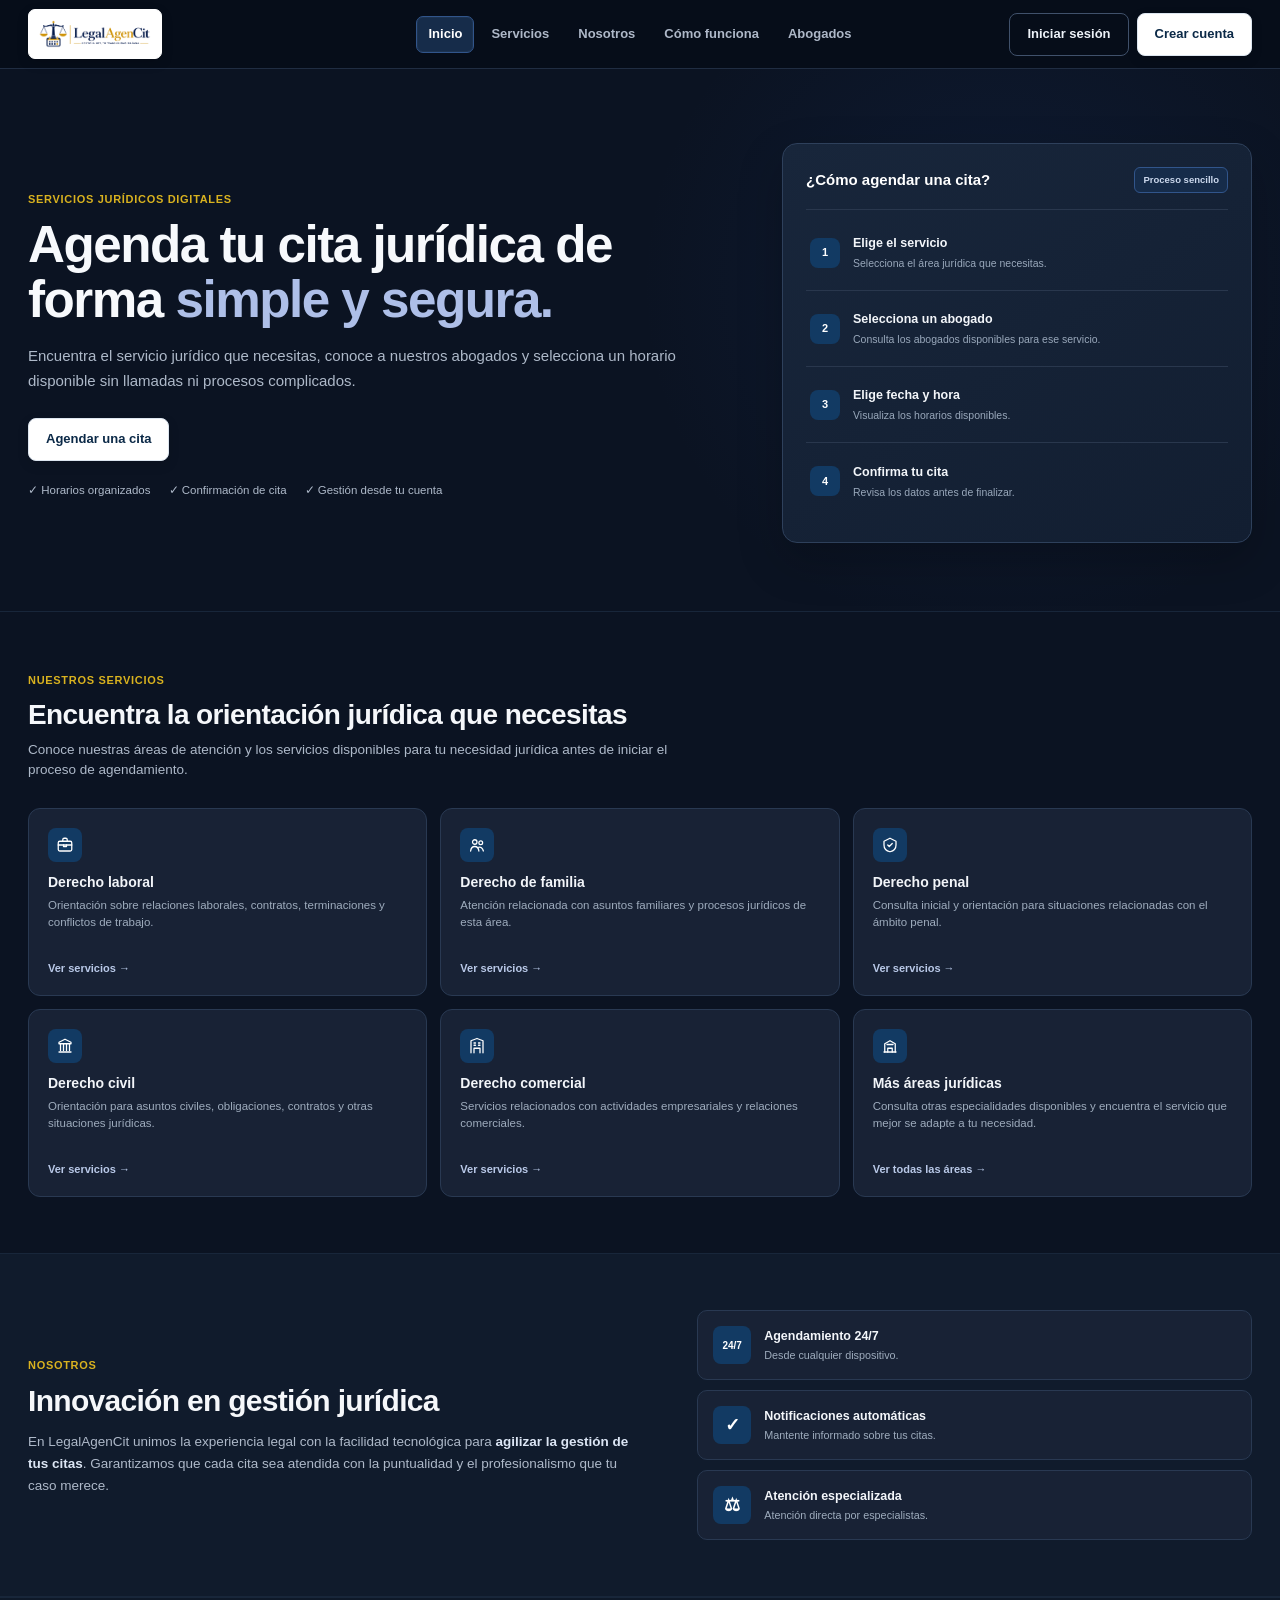
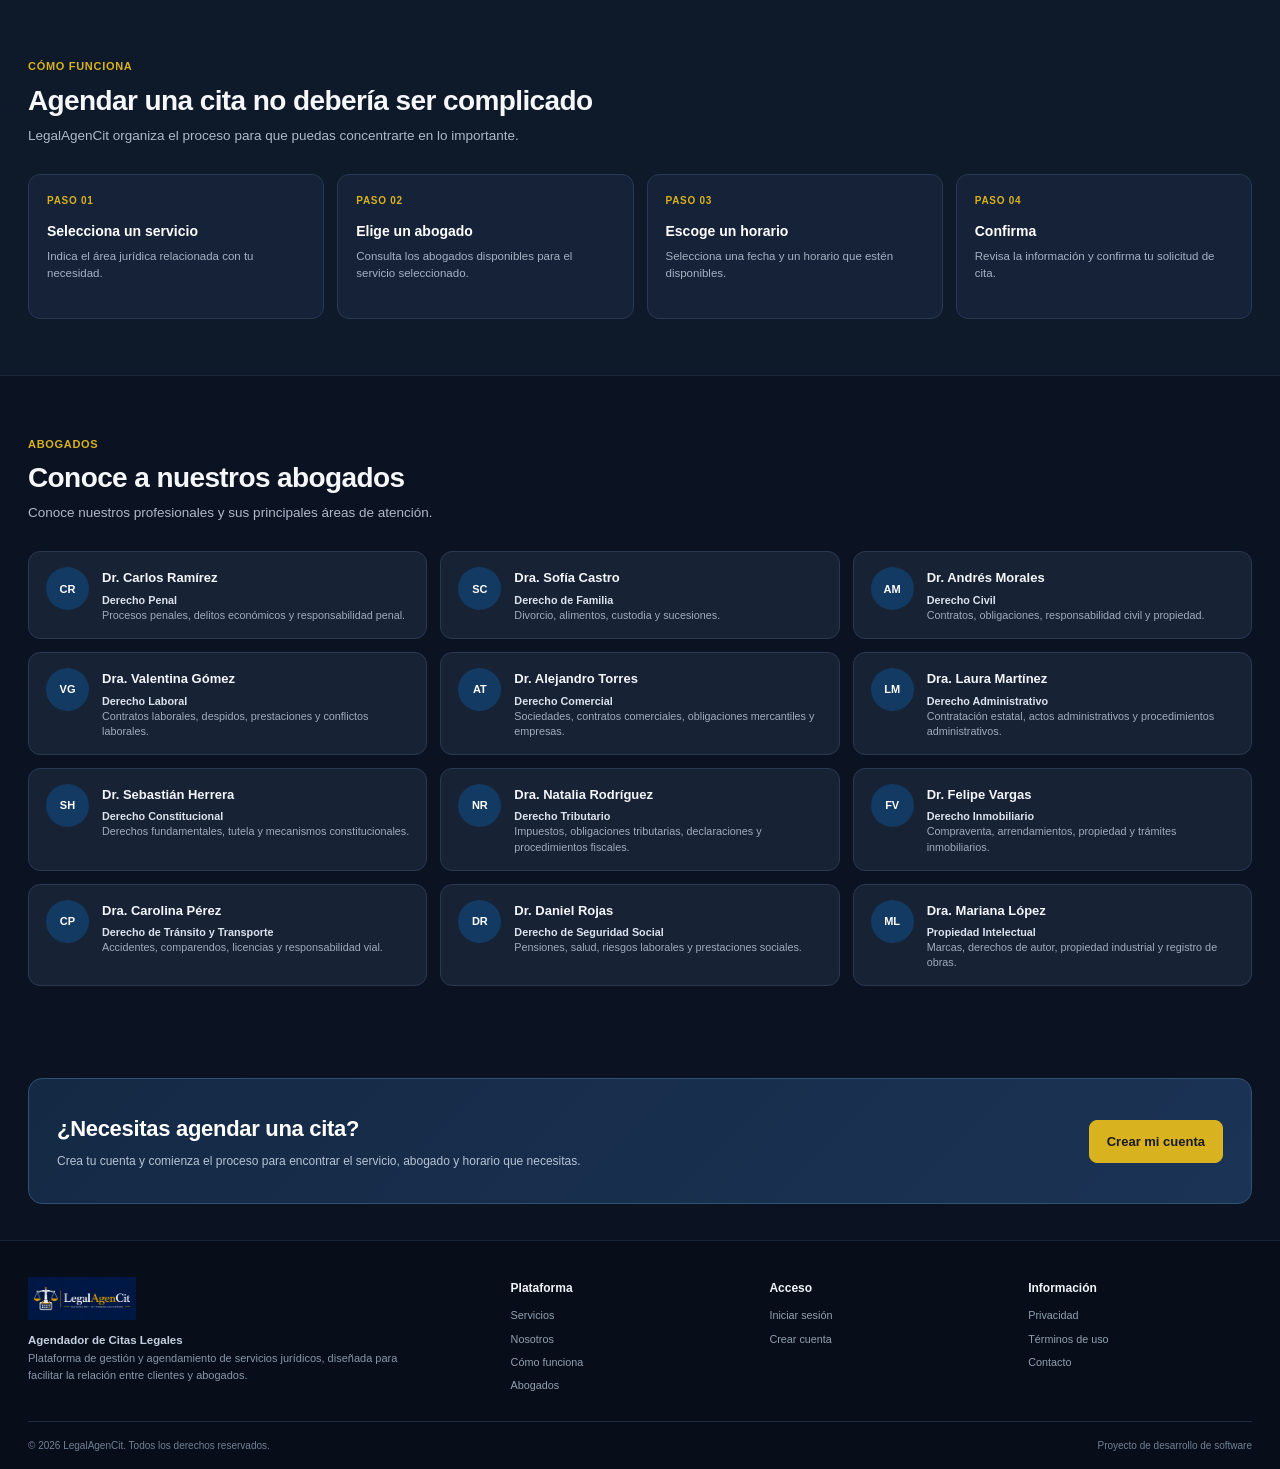
==== commit 127d701d: "Conectar index con página informativa de servicios" ====
--- a/index.html
+++ b/index.html
@@ -20,13 +20,13 @@
 </header>
 <main>
 <section class="hero" id="inicio"><div class="container hero-grid"><div class="hero-content"><div class="eyebrow">Servicios jurídicos digitales</div><h1>Agenda tu cita jurídica de forma <span>simple y segura.</span></h1><p>Encuentra el servicio jurídico que necesitas, conoce a nuestros abogados y selecciona un horario disponible sin llamadas ni procesos complicados.</p><div class="hero-actions"><a class="btn btn-primary" href="registro.html">Agendar una cita</a></div><div class="hero-note" aria-label="Características principales"><span>✓ Horarios organizados</span><span>✓ Confirmación de cita</span><span>✓ Gestión desde tu cuenta</span></div></div><aside class="hero-card" aria-label="Pasos para agendar una cita"><div class="hero-card-header"><span class="hero-card-title">¿Cómo agendar una cita?</span><span class="status">Proceso sencillo</span></div><div class="booking-preview"><div class="booking-step"><span class="step-number">1</span><div><strong>Elige el servicio</strong><small>Selecciona el área jurídica que necesitas.</small></div></div><div class="booking-step"><span class="step-number">2</span><div><strong>Selecciona un abogado</strong><small>Consulta los abogados disponibles para ese servicio.</small></div></div><div class="booking-step"><span class="step-number">3</span><div><strong>Elige fecha y hora</strong><small>Visualiza los horarios disponibles.</small></div></div><div class="booking-step"><span class="step-number">4</span><div><strong>Confirma tu cita</strong><small>Revisa los datos antes de finalizar.</small></div></div></div></aside></div></section>
-<section class="section" id="servicios"><div class="container"><div class="section-heading"><div class="eyebrow">Nuestros servicios</div><h2>Encuentra la orientación jurídica que necesitas</h2><p>Selecciona un área jurídica para conocer los servicios disponibles y posteriormente iniciar tu proceso de agendamiento.</p></div><div class="services-grid">
-<article class="service-card"><div class="service-icon"><svg viewBox="0 0 24 24" aria-hidden="true"><rect x="3" y="7" width="18" height="13" rx="2"/><path d="M9 7V5a2 2 0 0 1 2-2h2a2 2 0 0 1 2 2v2"/><path d="M3 12h18"/><path d="M10 12v2h4v-2"/></svg></div><h3>Derecho laboral</h3><p>Orientación sobre relaciones laborales, contratos, terminaciones y conflictos de trabajo.</p><a class="text-link" href="registro.html">Solicitar orientación →</a></article>
-<article class="service-card"><div class="service-icon"><svg viewBox="0 0 24 24" aria-hidden="true"><circle cx="9" cy="8" r="3"/><circle cx="17" cy="9" r="2.5"/><path d="M3.5 20c.5-4 2.4-6 5.5-6s5 2 5.5 6"/><path d="M14 15c2.8-.8 5.5 1 6.5 5"/></svg></div><h3>Derecho de familia</h3><p>Atención relacionada con asuntos familiares y procesos jurídicos de esta área.</p><a class="text-link" href="registro.html">Solicitar orientación →</a></article>
-<article class="service-card"><div class="service-icon"><svg viewBox="0 0 24 24" aria-hidden="true"><path d="M12 3l8 4v5c0 5-3.2 8-8 9-4.8-1-8-4-8-9V7l8-4z"/><path d="M9 12l2 2 4-4"/></svg></div><h3>Derecho penal</h3><p>Consulta inicial y orientación para situaciones relacionadas con el ámbito penal.</p><a class="text-link" href="registro.html">Solicitar orientación →</a></article>
-<article class="service-card"><div class="service-icon"><svg viewBox="0 0 24 24" aria-hidden="true"><path d="M12 3L4 7v2h16V7l-8-4z"/><path d="M6 10v8"/><path d="M10 10v8"/><path d="M14 10v8"/><path d="M18 10v8"/><path d="M4 20h16"/></svg></div><h3>Derecho civil</h3><p>Orientación para asuntos civiles, obligaciones, contratos y otras situaciones jurídicas.</p><a class="text-link" href="registro.html">Solicitar orientación →</a></article>
-<article class="service-card"><div class="service-icon"><svg viewBox="0 0 24 24" aria-hidden="true"><path d="M4 21V5l8-3 8 3v16"/><path d="M8 21v-6h8v6"/><path d="M8 8h2M14 8h2M8 11h2M14 11h2"/></svg></div><h3>Derecho comercial</h3><p>Servicios relacionados con actividades empresariales y relaciones comerciales.</p><a class="text-link" href="registro.html">Solicitar orientación →</a></article>
-<article class="service-card"><div class="service-icon"><svg viewBox="0 0 24 24" aria-hidden="true"><path d="M4 20h16"/><path d="M5 20V9l7-4 7 4v11"/><path d="M9 20v-5h6v5"/><path d="M8 10h8"/></svg></div><h3>Más áreas jurídicas</h3><p>Consulta otras especialidades disponibles y encuentra el servicio que mejor se adapte a tu necesidad.</p><a class="text-link" href="registro.html">Ver todas las áreas →</a></article>
+<section class="section" id="servicios"><div class="container"><div class="section-heading"><div class="eyebrow">Nuestros servicios</div><h2>Encuentra la orientación jurídica que necesitas</h2><p>Conoce nuestras áreas de atención y los servicios disponibles para tu necesidad jurídica antes de iniciar el proceso de agendamiento.</p></div><div class="services-grid">
+<article class="service-card"><div class="service-icon"><svg viewBox="0 0 24 24" aria-hidden="true"><rect x="3" y="7" width="18" height="13" rx="2"/><path d="M9 7V5a2 2 0 0 1 2-2h2a2 2 0 0 1 2 2v2"/><path d="M3 12h18"/><path d="M10 12v2h4v-2"/></svg></div><h3>Derecho laboral</h3><p>Orientación sobre relaciones laborales, contratos, terminaciones y conflictos de trabajo.</p><a class="text-link" href="servicios.html#laboral">Ver servicios →</a></article>
+<article class="service-card"><div class="service-icon"><svg viewBox="0 0 24 24" aria-hidden="true"><circle cx="9" cy="8" r="3"/><circle cx="17" cy="9" r="2.5"/><path d="M3.5 20c.5-4 2.4-6 5.5-6s5 2 5.5 6"/><path d="M14 15c2.8-.8 5.5 1 6.5 5"/></svg></div><h3>Derecho de familia</h3><p>Atención relacionada con asuntos familiares y procesos jurídicos de esta área.</p><a class="text-link" href="servicios.html#familia">Ver servicios →</a></article>
+<article class="service-card"><div class="service-icon"><svg viewBox="0 0 24 24" aria-hidden="true"><path d="M12 3l8 4v5c0 5-3.2 8-8 9-4.8-1-8-4-8-9V7l8-4z"/><path d="M9 12l2 2 4-4"/></svg></div><h3>Derecho penal</h3><p>Consulta inicial y orientación para situaciones relacionadas con el ámbito penal.</p><a class="text-link" href="servicios.html#penal">Ver servicios →</a></article>
+<article class="service-card"><div class="service-icon"><svg viewBox="0 0 24 24" aria-hidden="true"><path d="M12 3L4 7v2h16V7l-8-4z"/><path d="M6 10v8"/><path d="M10 10v8"/><path d="M14 10v8"/><path d="M18 10v8"/><path d="M4 20h16"/></svg></div><h3>Derecho civil</h3><p>Orientación para asuntos civiles, obligaciones, contratos y otras situaciones jurídicas.</p><a class="text-link" href="servicios.html#civil">Ver servicios →</a></article>
+<article class="service-card"><div class="service-icon"><svg viewBox="0 0 24 24" aria-hidden="true"><path d="M4 21V5l8-3 8 3v16"/><path d="M8 21v-6h8v6"/><path d="M8 8h2M14 8h2M8 11h2M14 11h2"/></svg></div><h3>Derecho comercial</h3><p>Servicios relacionados con actividades empresariales y relaciones comerciales.</p><a class="text-link" href="servicios.html#comercial">Ver servicios →</a></article>
+<article class="service-card"><div class="service-icon"><svg viewBox="0 0 24 24" aria-hidden="true"><path d="M4 20h16"/><path d="M5 20V9l7-4 7 4v11"/><path d="M9 20v-5h6v5"/><path d="M8 10h8"/></svg></div><h3>Más áreas jurídicas</h3><p>Consulta otras especialidades disponibles y encuentra el servicio que mejor se adapte a tu necesidad.</p><a class="text-link" href="servicios.html#areas">Ver todas las áreas →</a></article>
 </div></div></section>
 <section class="section about-section" id="nosotros"><div class="container about-grid"><div class="about-copy"><div class="eyebrow">Nosotros</div><h2>Innovación en gestión jurídica</h2><p>En LegalAgenCit unimos la experiencia legal con la facilidad tecnológica para <strong>agilizar la gestión de tus citas</strong>. Garantizamos que cada cita sea atendida con la puntualidad y el profesionalismo que tu caso merece.</p></div><div class="about-features" aria-label="Características de LegalAgenCit"><article class="about-feature"><div class="about-feature-icon">24/7</div><div><h3>Agendamiento 24/7</h3><p>Desde cualquier dispositivo.</p></div></article><article class="about-feature"><div class="about-feature-icon">✓</div><div><h3>Notificaciones automáticas</h3><p>Mantente informado sobre tus citas.</p></div></article><article class="about-feature"><div class="about-feature-icon">⚖</div><div><h3>Atención especializada</h3><p>Atención directa por especialistas.</p></div></article></div></div></section>
 <section class="section section-soft" id="como-funciona"><div class="container"><div class="section-heading"><div class="eyebrow">Cómo funciona</div><h2>Agendar una cita no debería ser complicado</h2><p>LegalAgenCit organiza el proceso para que puedas concentrarte en lo importante.</p></div><div class="steps-grid"><article class="process-step"><span class="process-number">PASO 01</span><h3>Selecciona un servicio</h3><p>Indica el área jurídica relacionada con tu necesidad.</p></article><article class="process-step"><span class="process-number">PASO 02</span><h3>Elige un abogado</h3><p>Consulta los abogados disponibles para el servicio seleccionado.</p></article><article class="process-step"><span class="process-number">PASO 03</span><h3>Escoge un horario</h3><p>Selecciona una fecha y un horario que estén disponibles.</p></article><article class="process-step"><span class="process-number">PASO 04</span><h3>Confirma</h3><p>Revisa la información y confirma tu solicitud de cita.</p></article></div></div></section>
@@ -49,4 +49,4 @@
 if(mobileToggle&&mainNavigation){mobileToggle.addEventListener("click",function(){const expanded=this.getAttribute("aria-expanded")==="true";this.setAttribute("aria-expanded",String(!expanded));this.setAttribute("aria-label",expanded?"Abrir menú":"Cerrar menú");mainNavigation.classList.toggle("mobile-open",!expanded);});mainNavigation.querySelectorAll("a").forEach(link=>link.addEventListener("click",function(){mobileToggle.setAttribute("aria-expanded","false");mobileToggle.setAttribute("aria-label","Abrir menú");mainNavigation.classList.remove("mobile-open");}));}
 </script>
 </body>
-</html>+</html>
--- a/assets/css/index.css
+++ b/assets/css/index.css
@@ -15,24 +15,13 @@
     --gold: #d9b21f;
     --white: #ffffff;
 }
-
 * { box-sizing: border-box; }
-html { scroll-behavior: smooth; }
+html { scroll-behavior: smooth; scroll-padding-top: 80px; }
 body { margin: 0; min-height: 100vh; font-family: "Segoe UI", Arial, Helvetica, sans-serif; background: var(--bg-main); color: var(--text); font-size: 15px; line-height: 1.5; }
 img { display: block; max-width: 100%; }
 a { color: inherit; text-decoration: none; }
 button { font: inherit; cursor: pointer; }
-
 .container { width: min(100% - 56px, 1280px); margin: 0 auto; }
-
-/* ================================================================
-   DESPLAZAMIENTO DE SECCIONES CON HEADER FIJO
-================================================================ */
-section[id] { scroll-margin-top: 96px; }
-
-/* ================================================================
-   BOTONES
-================================================================ */
 .btn { min-height: 43px; padding: 0 17px; display: inline-flex; align-items: center; justify-content: center; border: 1px solid transparent; border-radius: 8px; font-size: 13px; font-weight: 800; white-space: nowrap; transition: background-color .18s ease, border-color .18s ease, color .18s ease, transform .18s ease, box-shadow .18s ease; }
 .btn:hover { transform: translateY(-1px); }
 .btn-primary { background: var(--white); border-color: #dce5ef; color: var(--blue-dark); box-shadow: 0 4px 12px rgba(0,0,0,.12); }
@@ -41,10 +30,6 @@
 .btn-outline:hover { background: var(--interactive-hover); border-color: var(--blue-selected); color: var(--blue-dark); }
 .btn-gold { background: var(--gold); border-color: var(--gold); color: #171b21; }
 .btn-gold:hover { background: #efd34d; border-color: #efd34d; color: #171b21; }
-
-/* ================================================================
-   HEADER
-================================================================ */
 .site-header { position: sticky; top: 0; z-index: 100; background: rgba(7,14,26,.98); border-bottom: 1px solid #202d42; }
 .navbar { min-height: 68px; display: grid; grid-template-columns: 1fr auto 1fr; align-items: center; gap: 20px; }
 .brand { justify-self: start; display: inline-flex; align-items: center; padding: 5px 9px; background: var(--white); border: 1px solid var(--white); border-radius: 7px; box-shadow: 0 4px 12px rgba(0,0,0,.15); }
@@ -57,10 +42,6 @@
 .nav-actions { justify-self: end; display: flex; align-items: center; gap: 8px; }
 .mobile-toggle { display: none; width: 41px; height: 41px; border: 1px solid #40516b; border-radius: 8px; background: transparent; color: #fff; font-size: 20px; }
 .mobile-toggle:hover { background: var(--interactive-hover); border-color: var(--blue-selected); color: var(--blue-dark); }
-
-/* ================================================================
-   HERO
-================================================================ */
 .hero { padding: 54px 0 48px; border-bottom: 1px solid #18263a; background: radial-gradient(circle at 78% 40%, rgba(35,74,152,.14), transparent 34%), var(--bg-main); }
 .hero-grid { min-height: 440px; display: grid; grid-template-columns: minmax(0,1.18fr) minmax(390px,.82fr); align-items: center; gap: 58px; }
 .hero-content { max-width: 690px; }
@@ -81,19 +62,12 @@
 .booking-step strong, .booking-step small { display: block; }
 .booking-step strong { color: #f3f6fa; font-size: 12.5px; }
 .booking-step small { margin-top: 3px; color: #99a8bb; font-size: 10.5px; line-height: 1.4; }
-
-/* ================================================================
-   SECCIONES
-================================================================ */
 .section { padding: 56px 0; }
 .section-soft { background: #0e1929; border-top: 1px solid #18263a; border-bottom: 1px solid #18263a; }
+.section[id] { scroll-margin-top: 80px; }
 .section-heading { max-width: 700px; margin-bottom: 27px; }
 .section-heading h2 { margin: 0; color: #f5f7fa; font-size: 28px; line-height: 1.18; letter-spacing: -.6px; }
 .section-heading p { max-width: 670px; margin: 9px 0 0; color: var(--text-soft); font-size: 13.5px; line-height: 1.55; }
-
-/* ================================================================
-   SERVICIOS
-================================================================ */
 .services-grid { display: grid; grid-template-columns: repeat(3,minmax(0,1fr)); gap: 13px; }
 .service-card { min-height: 188px; padding: 19px; display: flex; flex-direction: column; align-items: flex-start; background: var(--bg-card); border: 1px solid var(--border); border-radius: 12px; }
 .service-icon { width: 34px; height: 34px; margin-bottom: 12px; display: flex; align-items: center; justify-content: center; border-radius: 8px; background: var(--blue); }
@@ -102,10 +76,6 @@
 .service-card p { margin: 0; color: #9eacbd; font-size: 11.5px; line-height: 1.45; }
 .text-link { margin-top: auto; padding-top: 12px; color: #b9c9e8; font-size: 11px; font-weight: 800; transition: color .18s ease, background-color .18s ease, border-color .18s ease; }
 .text-link:hover { color: var(--interactive-hover); }
-
-/* ================================================================
-   NOSOTROS - INFORMACIÓN INSTITUCIONAL
-================================================================ */
 .about-section { background: #101b2c; border-top: 1px solid #18263a; border-bottom: 1px solid #18263a; }
 .about-grid { display: grid; grid-template-columns: minmax(0,1.05fr) minmax(380px,.95fr); align-items: center; gap: 56px; }
 .about-copy { max-width: 650px; }
@@ -119,37 +89,21 @@
 .about-feature:nth-child(3) .about-feature-icon { font-size: 18px; }
 .about-feature h3 { margin: 0 0 2px; color: #f3f6fa; font-size: 12.5px; }
 .about-feature p { margin: 0; color: #9eacbd; font-size: 10.8px; line-height: 1.4; }
-
-/* ================================================================
-   CÓMO FUNCIONA - SOLO INFORMATIVO
-================================================================ */
 .steps-grid { display: grid; grid-template-columns: repeat(4,minmax(0,1fr)); gap: 13px; }
 .process-step { min-height: 145px; padding: 18px; background: #152238; border: 1px solid var(--border); border-radius: 12px; }
 .process-number { display: block; margin-bottom: 13px; color: var(--gold); font-size: 10px; font-weight: 800; letter-spacing: .7px; }
 .process-step h3 { margin: 0 0 6px; color: #fff; font-size: 14px; }
 .process-step p { margin: 0; color: #a5b2c3; font-size: 11.5px; line-height: 1.5; }
-
-/* ================================================================
-   PROFESIONALES - SOLO INFORMATIVO
-================================================================ */
 .professional-grid { display: grid; grid-template-columns: repeat(3,minmax(0,1fr)); gap: 13px; }
 .professional-card { min-height: 0; padding: 15px 17px; display: flex; align-items: flex-start; gap: 13px; background: var(--bg-card); border: 1px solid var(--border); border-radius: 12px; }
 .avatar { width: 43px; height: 43px; min-width: 43px; display: flex; align-items: center; justify-content: center; border-radius: 50%; background: var(--blue); color: #fff; font-size: 11px; font-weight: 800; }
 .professional-card h3 { margin: 1px 0 5px; color: #f3f6fa; font-size: 13px; }
 .professional-card p { margin: 0; color: #9eacbd; font-size: 10.8px; line-height: 1.4; }
 .professional-card p strong { color: #dbe3ee; font-size: 10.8px; }
-
-/* ================================================================
-   CTA
-================================================================ */
 .cta { padding: 36px 0; }
 .cta-box { min-height: 126px; padding: 24px 28px; display: flex; align-items: center; justify-content: space-between; gap: 24px; background: linear-gradient(135deg,#142944,#1b3355); border: 1px solid #315174; border-radius: 14px; }
 .cta-box h2 { margin: 0; color: #fff; font-size: 22px; letter-spacing: -.3px; }
 .cta-box p { max-width: 700px; margin: 7px 0 0; color: #b6c3d5; font-size: 12px; }
-
-/* ================================================================
-   FOOTER
-================================================================ */
 .footer { background: var(--bg-header); border-top: 1px solid #18263a; }
 .footer-grid { padding: 36px 0 28px; display: grid; grid-template-columns: 2fr repeat(3,1fr); gap: 35px; }
 .footer-logo { width: auto; height: 43px; max-width: 225px; margin-bottom: 12px; }
@@ -161,61 +115,7 @@
 .footer-links a:hover { color: var(--interactive-hover); }
 .footer-bottom { min-height: 48px; padding: 12px 0; display: flex; align-items: center; justify-content: space-between; gap: 15px; border-top: 1px solid #1c2a3e; }
 .footer-bottom span { color: #718094; font-size: 10px; }
-
-/* ================================================================
-   TABLET
-================================================================ */
-@media (max-width: 1050px) {
-    .hero-grid { grid-template-columns: minmax(0,1fr) minmax(330px,.78fr); gap: 32px; }
-    .about-grid { grid-template-columns: 1fr; gap: 28px; }
-    .services-grid, .professional-grid { grid-template-columns: repeat(2,minmax(0,1fr)); }
-    .steps-grid { grid-template-columns: repeat(2,minmax(0,1fr)); }
-}
-
-@media (max-width: 820px) {
-    .container { width: min(100% - 40px,700px); }
-    .navbar { min-height: 64px; grid-template-columns: 1fr auto; }
-    .main-navigation { display: none; grid-column: 1 / -1; padding: 7px 0 10px; }
-    .main-navigation.mobile-open { display: flex; }
-    .nav-links { width: 100%; flex-wrap: wrap; justify-content: center; }
-    .mobile-toggle { display: block; }
-    .nav-actions .btn { display: none; }
-    .hero { padding: 42px 0; }
-    .hero-grid { min-height: 0; grid-template-columns: 1fr; }
-    .hero-content { max-width: none; }
-    .hero-card { max-width: none; justify-self: stretch; }
-    .footer-grid { grid-template-columns: 2fr 1fr 1fr; }
-    .footer-grid > div:last-child { grid-column: 2 / 4; }
-}
-
-/* ================================================================
-   MÓVIL
-================================================================ */
-@media (max-width: 600px) {
-    .container { width: min(100% - 32px,520px); }
-    .brand-logo { height: 34px; max-width: 195px; }
-    .hero { padding: 34px 0; }
-    .hero h1 { font-size: 34px; letter-spacing: -1px; }
-    .hero-content > p { font-size: 14px; }
-    .hero-actions { align-items: stretch; flex-direction: column; }
-    .hero-actions .btn { width: 100%; }
-    .hero-note { flex-direction: column; gap: 6px; }
-    .hero-card { padding: 18px; }
-    .section { padding: 42px 0; }
-    .section-heading h2 { font-size: 25px; }
-    .about-copy h2 { font-size: 26px; }
-    .services-grid, .steps-grid, .professional-grid { grid-template-columns: 1fr; }
-    .service-card, .process-step, .professional-card { min-height: 0; }
-    .cta { padding: 28px 0; }
-    .cta-box { align-items: flex-start; flex-direction: column; padding: 22px; }
-    .footer-grid { grid-template-columns: 1fr 1fr; gap: 27px 20px; }
-    .footer-grid > div:first-child { grid-column: 1 / -1; }
-    .footer-grid > div:last-child { grid-column: auto; }
-    .footer-bottom { align-items: flex-start; flex-direction: column; }
-}
-
-@media (max-width: 420px) {
-    .nav-links a { padding: 0 9px; font-size: 11.5px; }
-    .hero h1 { font-size: 31px; }
-    .hero-card-header { align-items: flex-start; flex-direction: column; }
-}
+@media (max-width: 1050px) { .hero-grid { grid-template-columns: minmax(0,1fr) minmax(330px,.78fr); gap: 32px; } .about-grid { grid-template-columns: 1fr; gap: 28px; } .services-grid, .professional-grid { grid-template-columns: repeat(2,minmax(0,1fr)); } .steps-grid { grid-template-columns: repeat(2,minmax(0,1fr)); } }
+@media (max-width: 820px) { .container { width: min(100% - 40px,700px); } .navbar { min-height: 64px; grid-template-columns: 1fr auto; } .main-navigation { display: none; grid-column: 1 / -1; padding: 7px 0 10px; } .main-navigation.mobile-open { display: flex; } .nav-links { width: 100%; flex-wrap: wrap; justify-content: center; } .mobile-toggle { display: block; } .nav-actions .btn { display: none; } .hero { padding: 42px 0; } .hero-grid { min-height: 0; grid-template-columns: 1fr; } .hero-content { max-width: none; } .hero-card { max-width: none; justify-self: stretch; } .footer-grid { grid-template-columns: 2fr 1fr 1fr; } .footer-grid > div:last-child { grid-column: 2 / 4; } }
+@media (max-width: 600px) { .container { width: min(100% - 32px,520px); } .brand-logo { height: 34px; max-width: 195px; } .hero { padding: 34px 0; } .hero h1 { font-size: 34px; letter-spacing: -1px; } .hero-content > p { font-size: 14px; } .hero-actions { align-items: stretch; flex-direction: column; } .hero-actions .btn { width: 100%; } .hero-note { flex-direction: column; gap: 6px; } .hero-card { padding: 18px; } .section { padding: 42px 0; } .section-heading h2 { font-size: 25px; } .about-copy h2 { font-size: 26px; } .services-grid, .steps-grid, .professional-grid { grid-template-columns: 1fr; } .service-card, .process-step, .professional-card { min-height: 0; } .cta { padding: 28px 0; } .cta-box { align-items: flex-start; flex-direction: column; padding: 22px; } .footer-grid { grid-template-columns: 1fr 1fr; gap: 27px 20px; } .footer-grid > div:first-child { grid-column: 1 / -1; } .footer-grid > div:last-child { grid-column: auto; } .footer-bottom { align-items: flex-start; flex-direction: column; } }
+@media (max-width: 420px) { .nav-links a { padding: 0 9px; font-size: 11.5px; } .hero h1 { font-size: 31px; } .hero-card-header { align-items: flex-start; flex-direction: column; } }
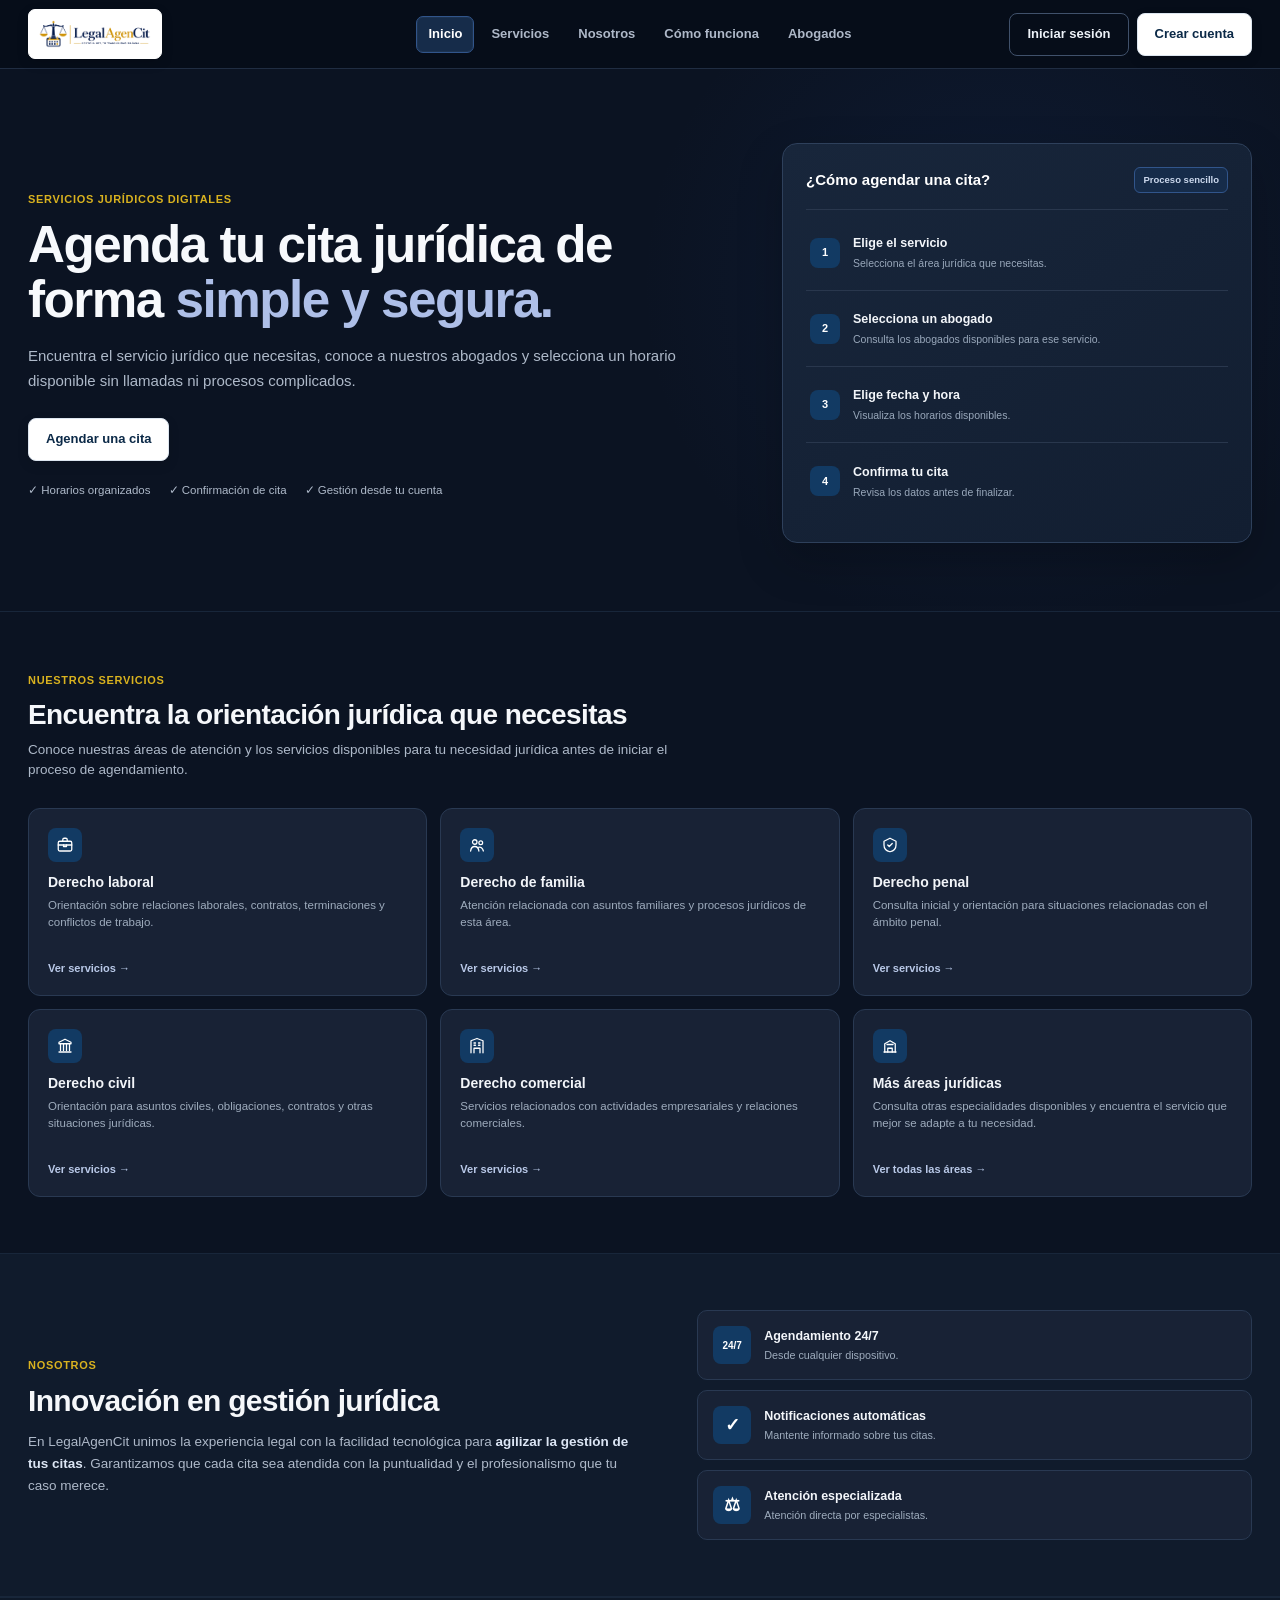
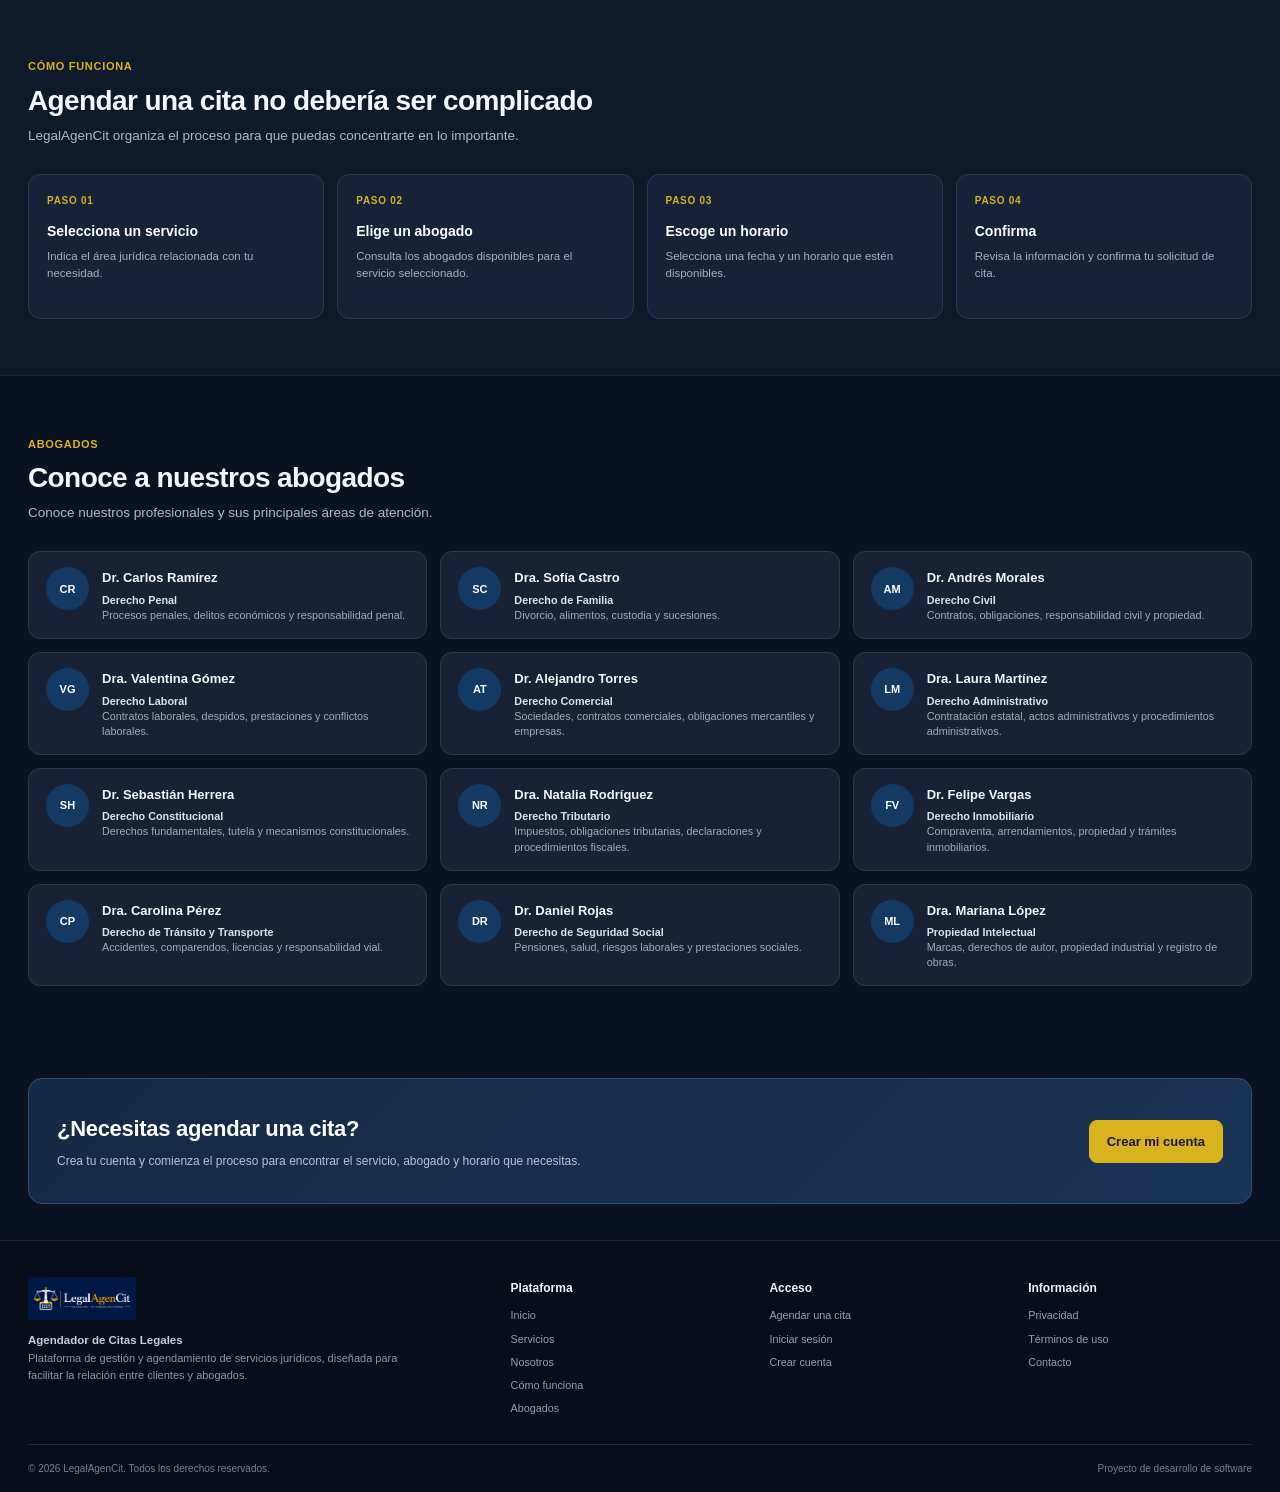
==== commit dd6d5f37: "Unificar navegación del footer en index.html" ====
--- a/index.html
+++ b/index.html
@@ -35,7 +35,7 @@
 </div></div></section>
 <section class="cta"><div class="container"><div class="cta-box"><div><h2>¿Necesitas agendar una cita?</h2><p>Crea tu cuenta y comienza el proceso para encontrar el servicio, abogado y horario que necesitas.</p></div><a class="btn btn-gold" href="registro.html">Crear mi cuenta</a></div></div></section>
 </main>
-<footer class="footer"><div class="container"><div class="footer-grid"><div><img class="footer-logo" src="assets/img/logo-fondo-oscuro.png" alt="LegalAgenCit"><p class="footer-brand-description"><strong>Agendador de Citas Legales</strong><br>Plataforma de gestión y agendamiento de servicios jurídicos, diseñada para facilitar la relación entre clientes y abogados.</p></div><div><h4>Plataforma</h4><div class="footer-links"><a href="#servicios">Servicios</a><a href="#nosotros">Nosotros</a><a href="#como-funciona">Cómo funciona</a><a href="#profesionales">Abogados</a></div></div><div><h4>Acceso</h4><div class="footer-links"><a href="login.html">Iniciar sesión</a><a href="registro.html">Crear cuenta</a></div></div><div><h4>Información</h4><div class="footer-links"><a href="#">Privacidad</a><a href="#">Términos de uso</a><a href="#">Contacto</a></div></div></div><div class="footer-bottom"><span>© 2026 LegalAgenCit. Todos los derechos reservados.</span><span>Proyecto de desarrollo de software</span></div></div></footer>
+<footer class="footer"><div class="container"><div class="footer-grid"><div><img class="footer-logo" src="assets/img/logo-fondo-oscuro.png" alt="LegalAgenCit"><p class="footer-brand-description"><strong>Agendador de Citas Legales</strong><br>Plataforma de gestión y agendamiento de servicios jurídicos, diseñada para facilitar la relación entre clientes y abogados.</p></div><div><h4>Plataforma</h4><div class="footer-links"><a href="index.html">Inicio</a><a href="#servicios">Servicios</a><a href="#nosotros">Nosotros</a><a href="#como-funciona">Cómo funciona</a><a href="#profesionales">Abogados</a></div></div><div><h4>Acceso</h4><div class="footer-links"><a href="agendar-cita.html">Agendar una cita</a><a href="login.html">Iniciar sesión</a><a href="registro.html">Crear cuenta</a></div></div><div><h4>Información</h4><div class="footer-links"><a href="#">Privacidad</a><a href="#">Términos de uso</a><a href="#">Contacto</a></div></div></div><div class="footer-bottom"><span>© 2026 LegalAgenCit. Todos los derechos reservados.</span><span>Proyecto de desarrollo de software</span></div></div></footer>
 <script>
 const mobileToggle=document.querySelector(".mobile-toggle");
 const mainNavigation=document.getElementById("mainNavigation");
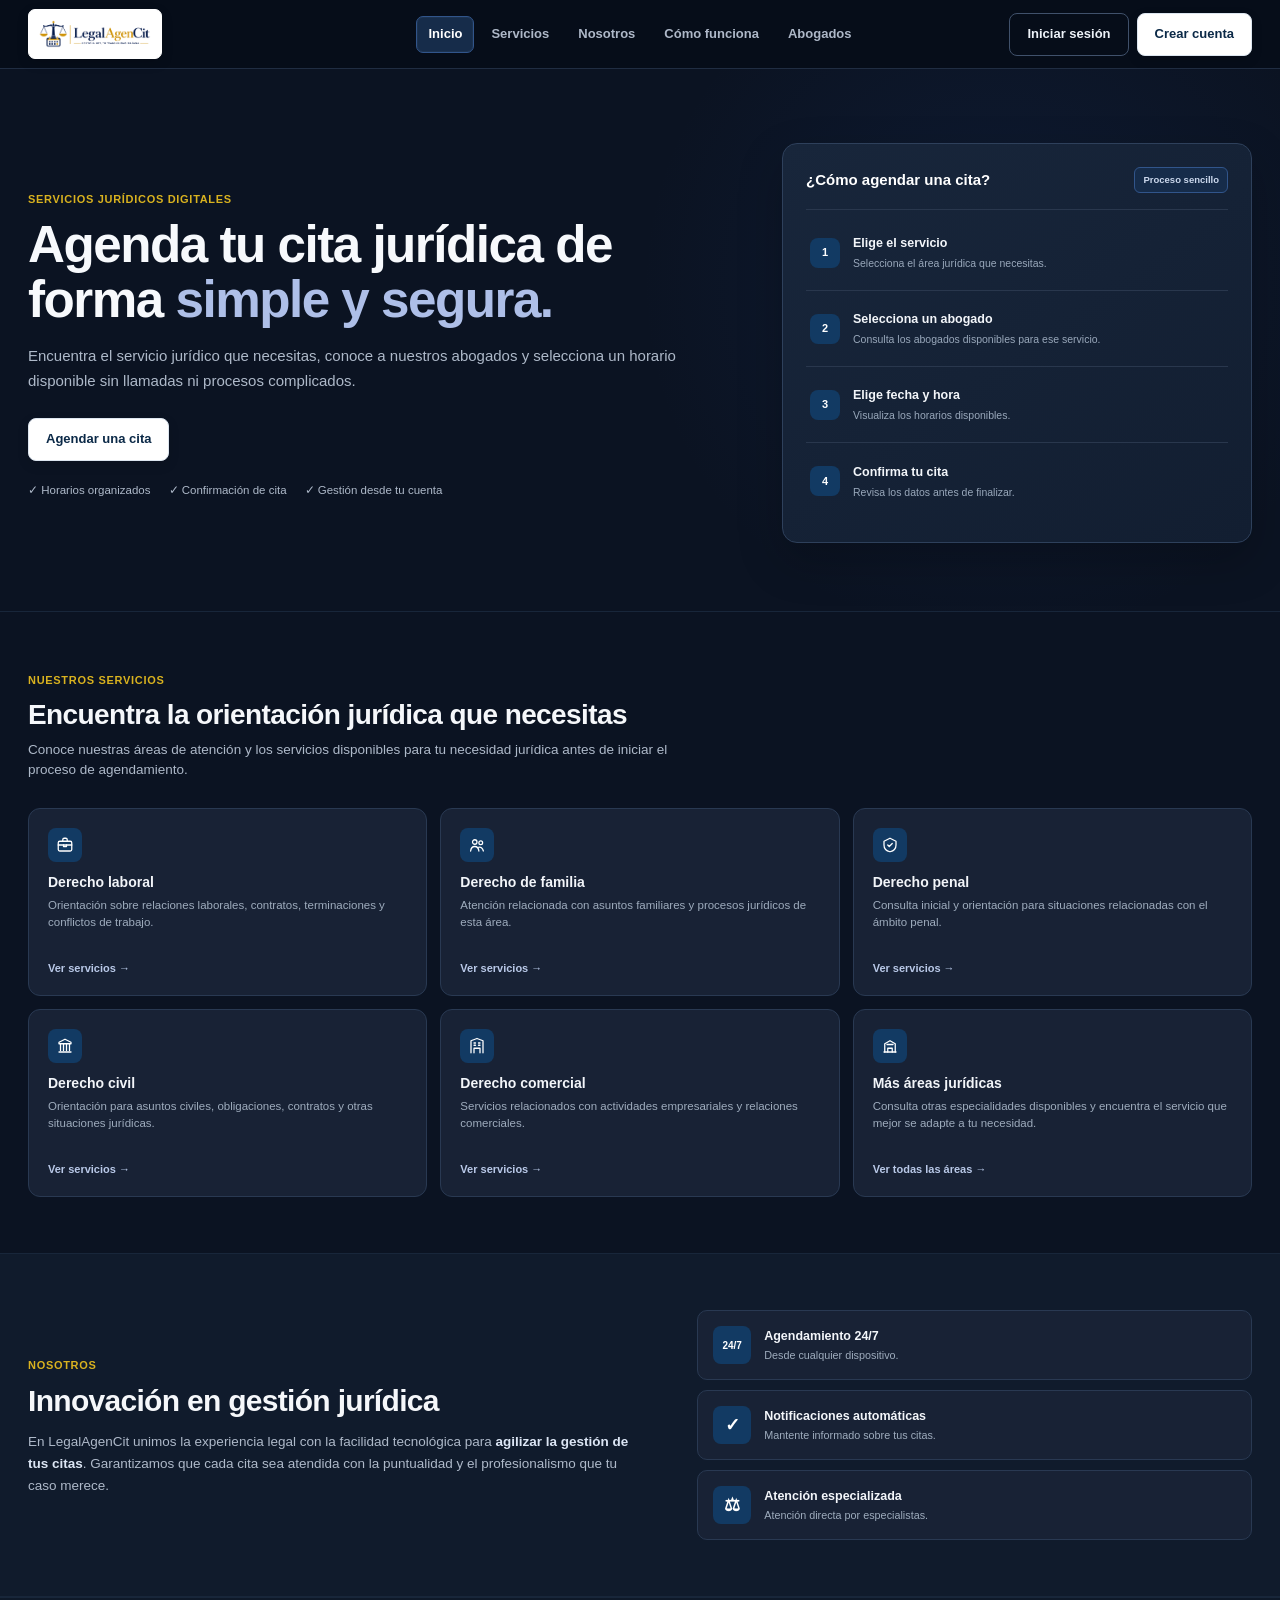
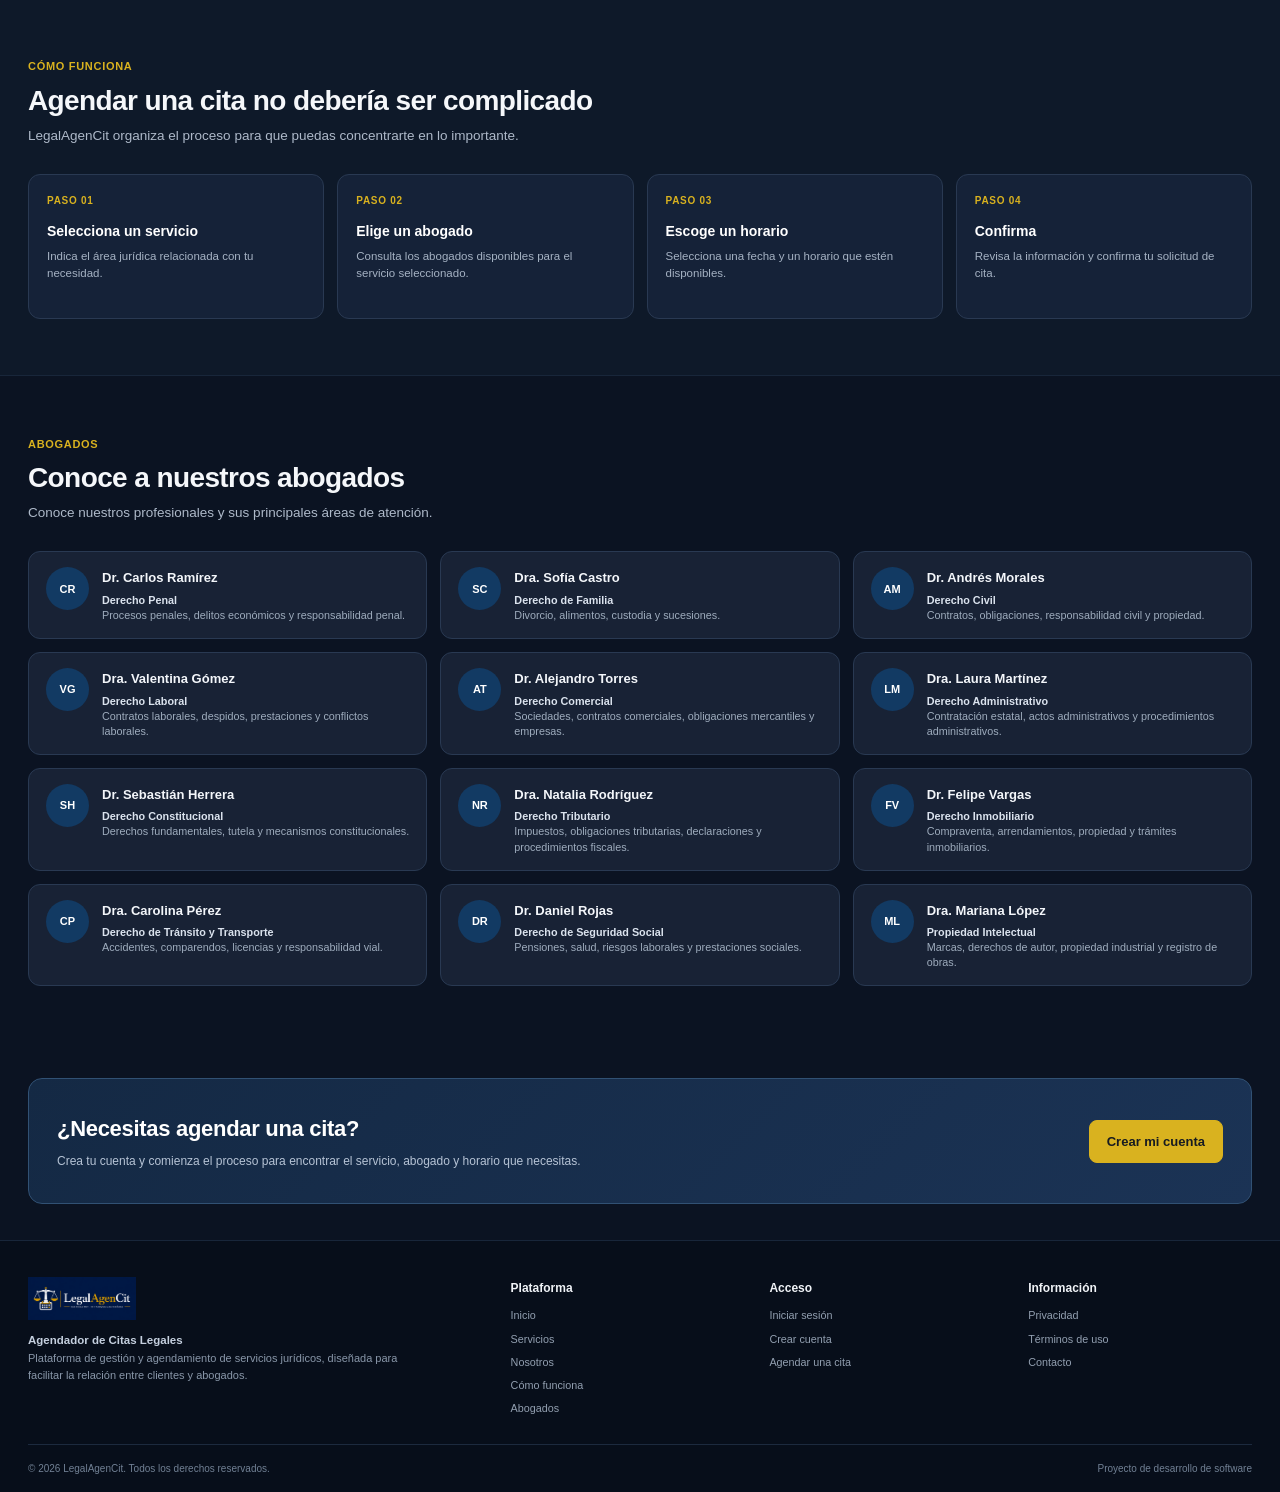
==== commit 9e57557c: "Ajustar orden del bloque Acceso en el footer de index.html" ====
--- a/index.html
+++ b/index.html
@@ -35,7 +35,7 @@
 </div></div></section>
 <section class="cta"><div class="container"><div class="cta-box"><div><h2>¿Necesitas agendar una cita?</h2><p>Crea tu cuenta y comienza el proceso para encontrar el servicio, abogado y horario que necesitas.</p></div><a class="btn btn-gold" href="registro.html">Crear mi cuenta</a></div></div></section>
 </main>
-<footer class="footer"><div class="container"><div class="footer-grid"><div><img class="footer-logo" src="assets/img/logo-fondo-oscuro.png" alt="LegalAgenCit"><p class="footer-brand-description"><strong>Agendador de Citas Legales</strong><br>Plataforma de gestión y agendamiento de servicios jurídicos, diseñada para facilitar la relación entre clientes y abogados.</p></div><div><h4>Plataforma</h4><div class="footer-links"><a href="index.html">Inicio</a><a href="#servicios">Servicios</a><a href="#nosotros">Nosotros</a><a href="#como-funciona">Cómo funciona</a><a href="#profesionales">Abogados</a></div></div><div><h4>Acceso</h4><div class="footer-links"><a href="agendar-cita.html">Agendar una cita</a><a href="login.html">Iniciar sesión</a><a href="registro.html">Crear cuenta</a></div></div><div><h4>Información</h4><div class="footer-links"><a href="#">Privacidad</a><a href="#">Términos de uso</a><a href="#">Contacto</a></div></div></div><div class="footer-bottom"><span>© 2026 LegalAgenCit. Todos los derechos reservados.</span><span>Proyecto de desarrollo de software</span></div></div></footer>
+<footer class="footer"><div class="container"><div class="footer-grid"><div><img class="footer-logo" src="assets/img/logo-fondo-oscuro.png" alt="LegalAgenCit"><p class="footer-brand-description"><strong>Agendador de Citas Legales</strong><br>Plataforma de gestión y agendamiento de servicios jurídicos, diseñada para facilitar la relación entre clientes y abogados.</p></div><div><h4>Plataforma</h4><div class="footer-links"><a href="index.html">Inicio</a><a href="#servicios">Servicios</a><a href="#nosotros">Nosotros</a><a href="#como-funciona">Cómo funciona</a><a href="#profesionales">Abogados</a></div></div><div><h4>Acceso</h4><div class="footer-links"><a href="login.html">Iniciar sesión</a><a href="registro.html">Crear cuenta</a><a href="agendar-cita.html">Agendar una cita</a></div></div><div><h4>Información</h4><div class="footer-links"><a href="#">Privacidad</a><a href="#">Términos de uso</a><a href="#">Contacto</a></div></div></div><div class="footer-bottom"><span>© 2026 LegalAgenCit. Todos los derechos reservados.</span><span>Proyecto de desarrollo de software</span></div></div></footer>
 <script>
 const mobileToggle=document.querySelector(".mobile-toggle");
 const mainNavigation=document.getElementById("mainNavigation");
